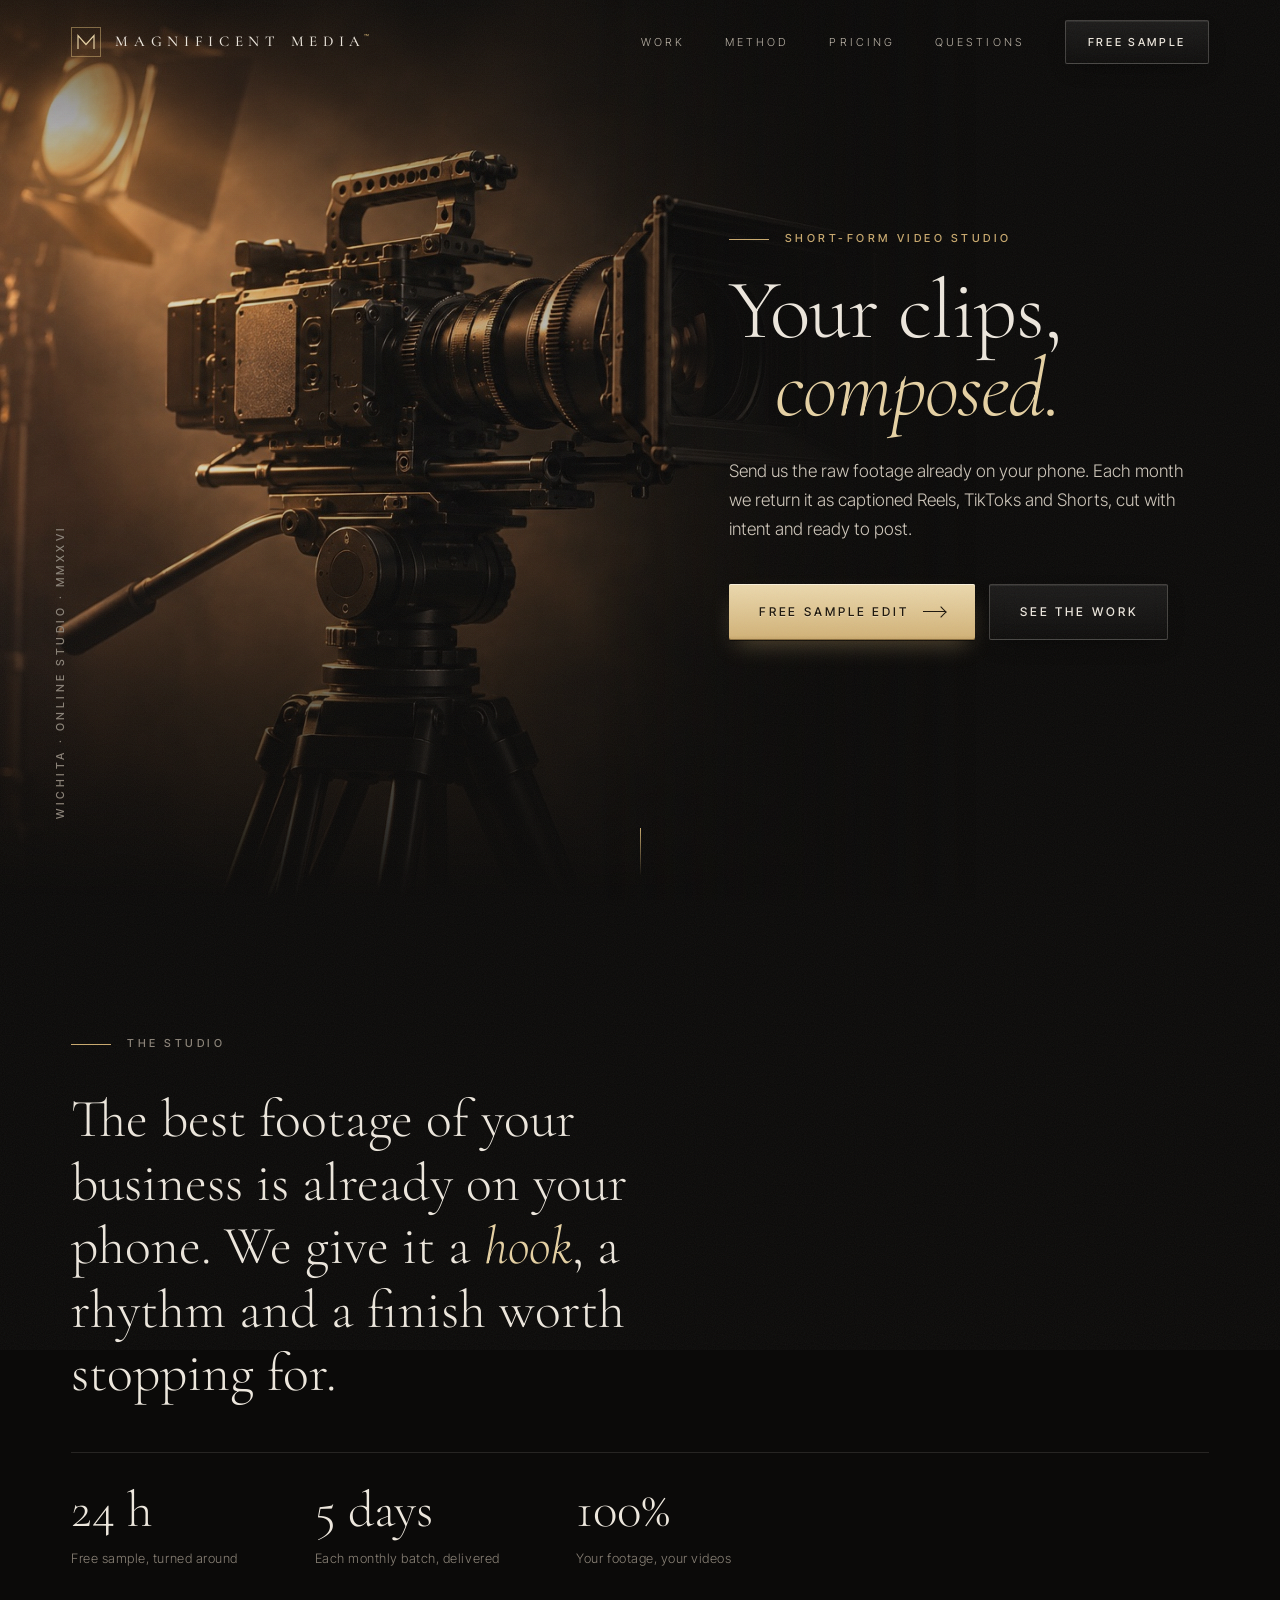
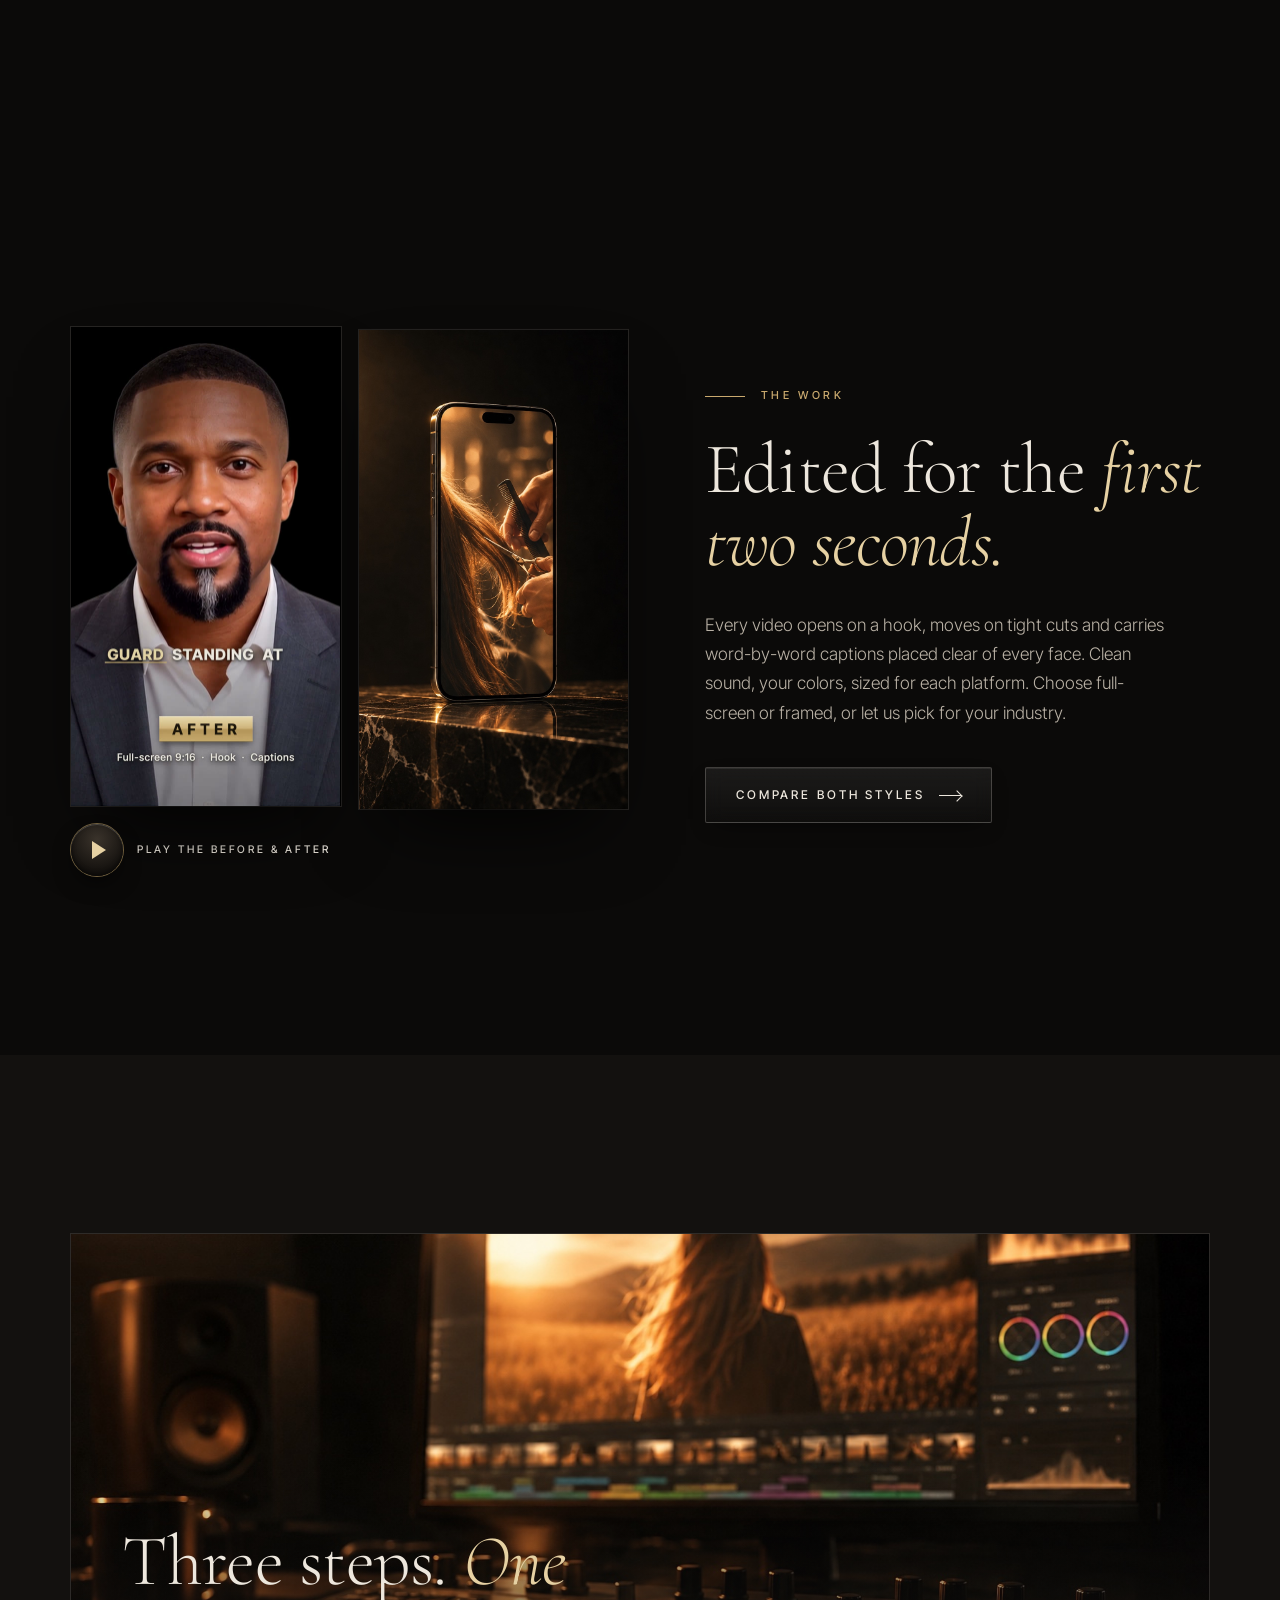
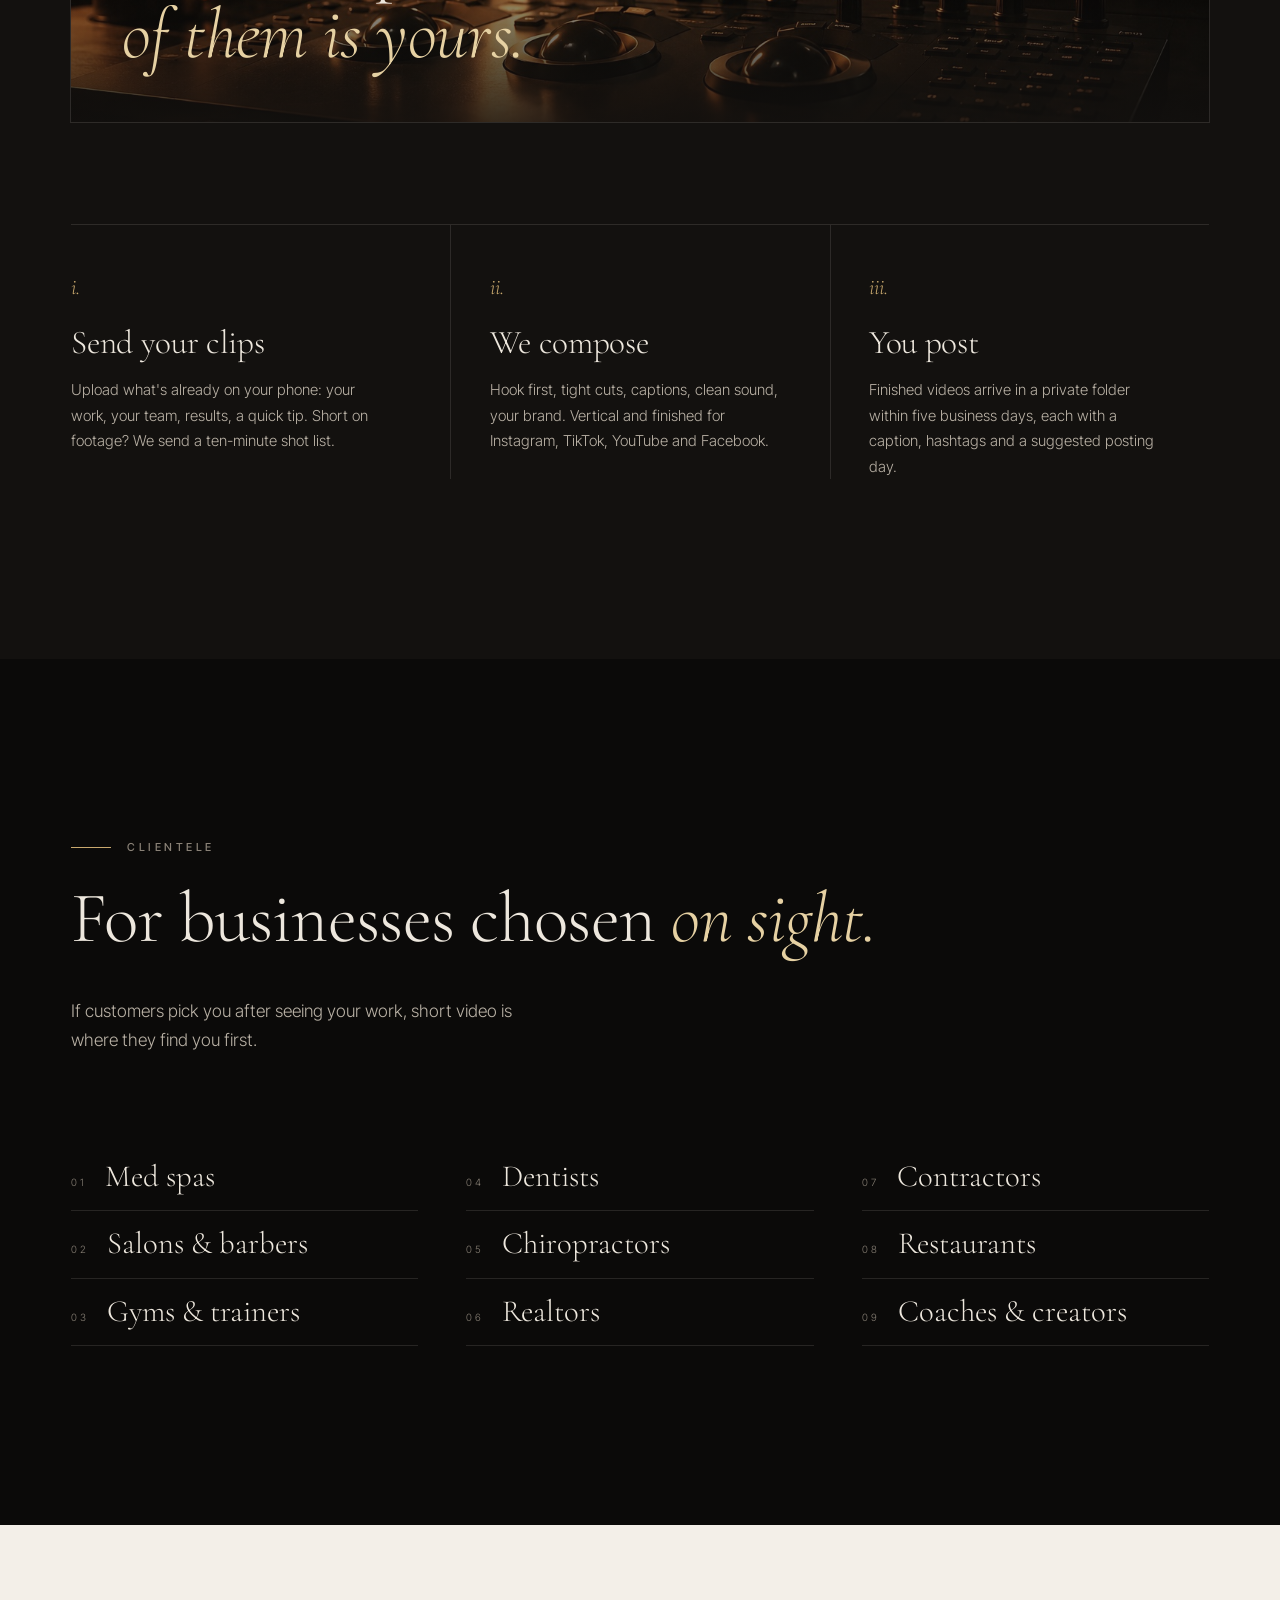
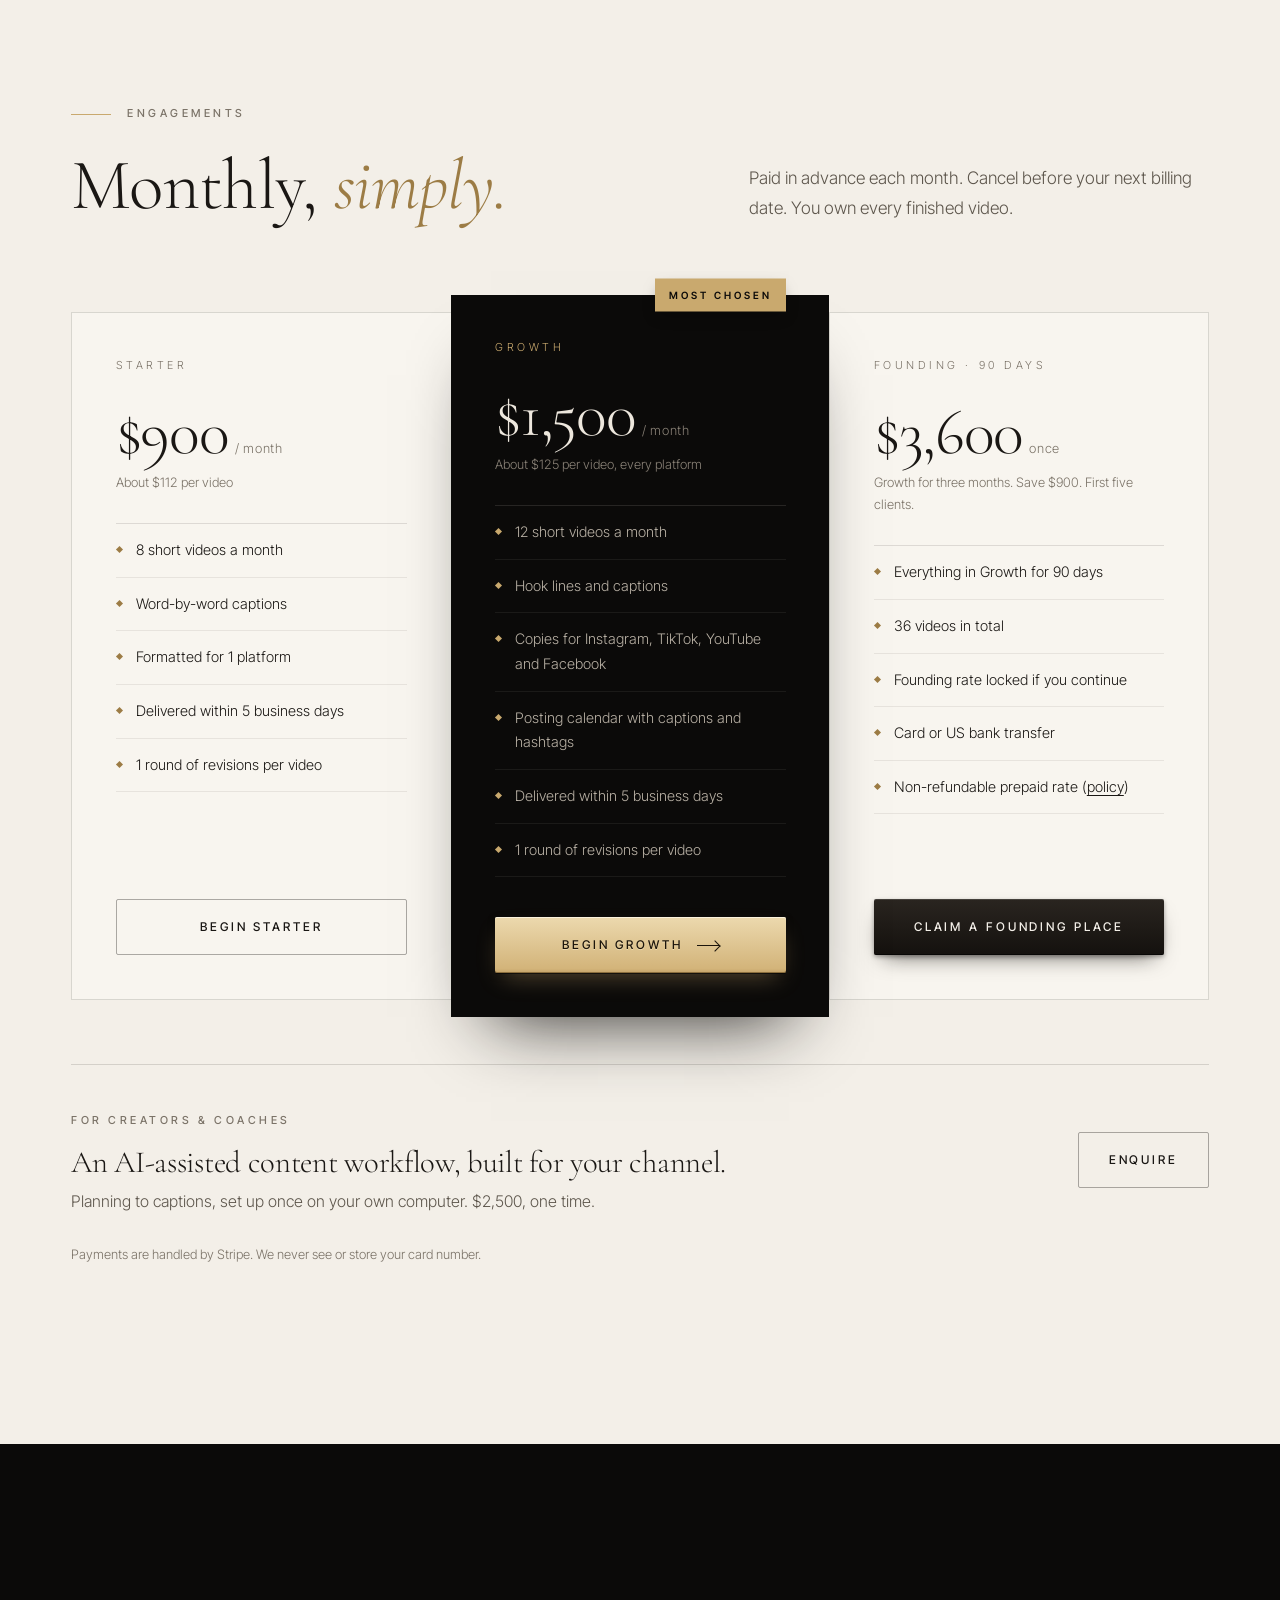
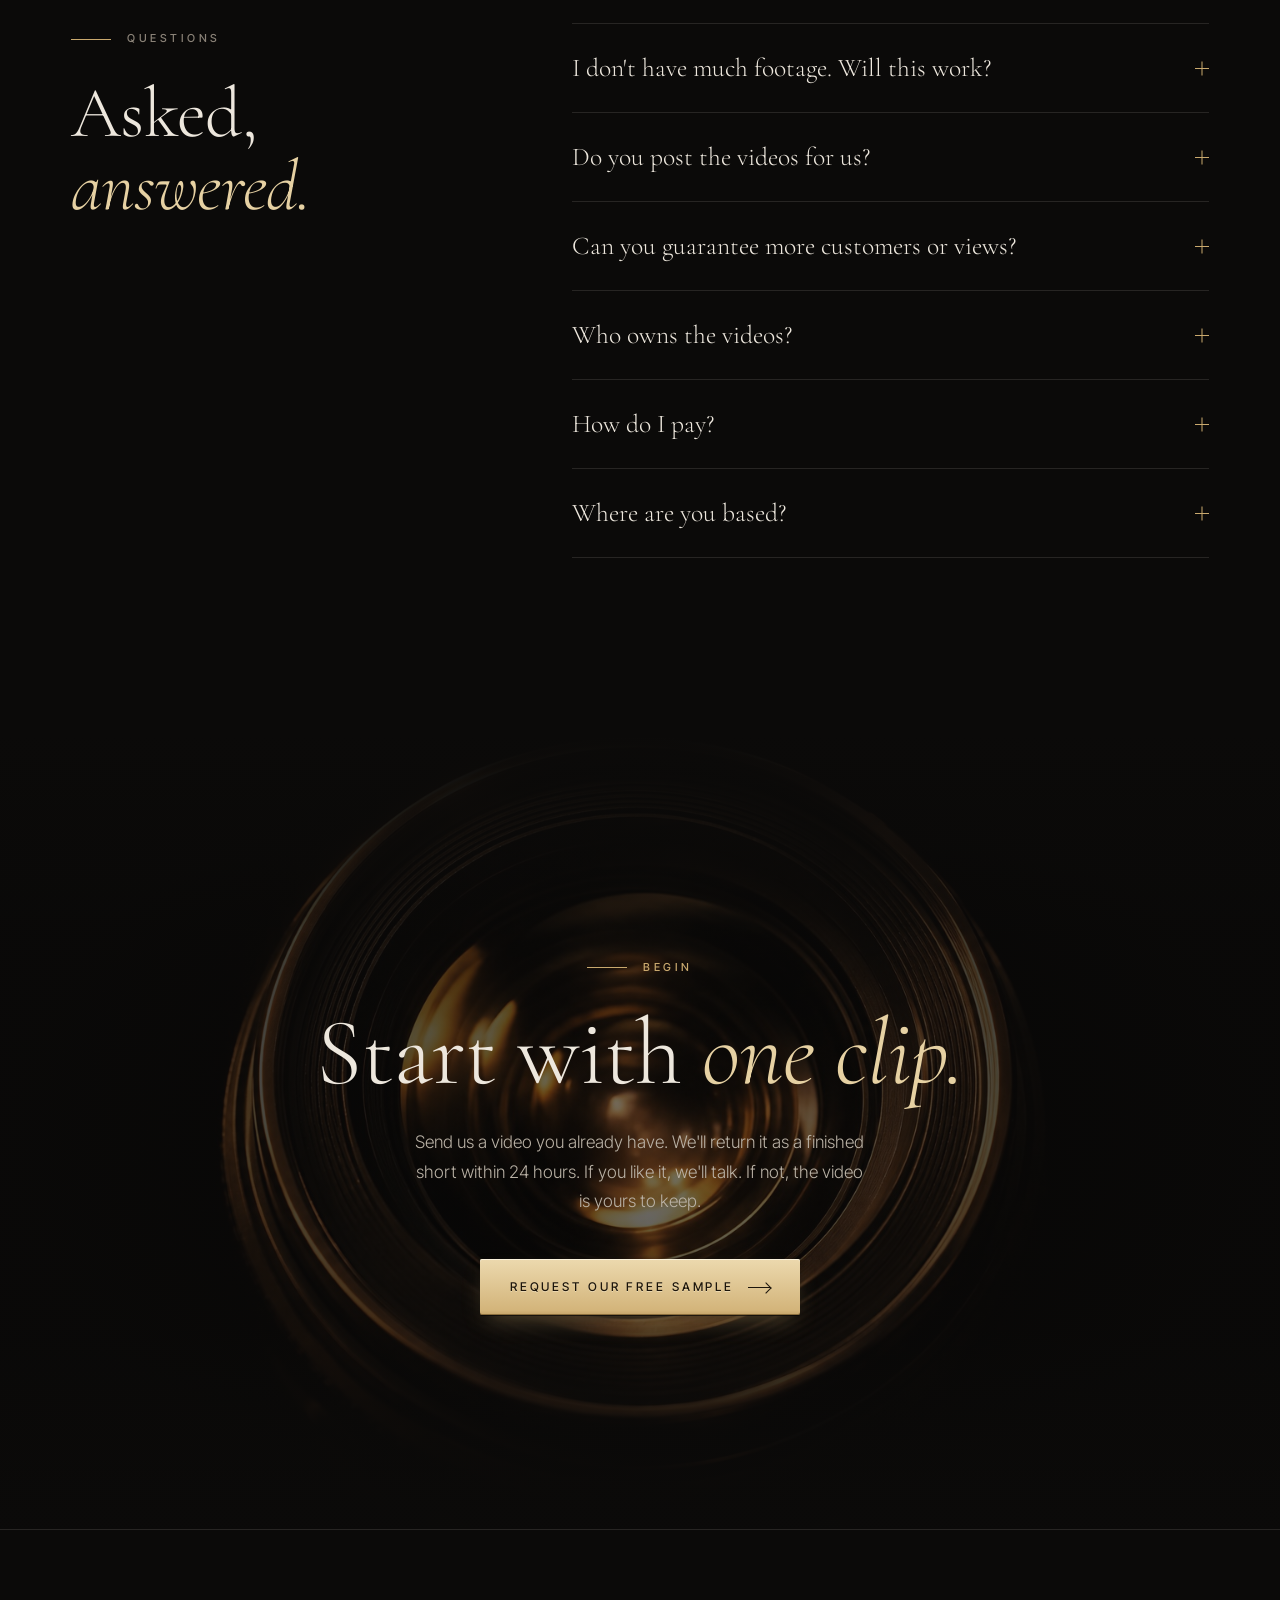
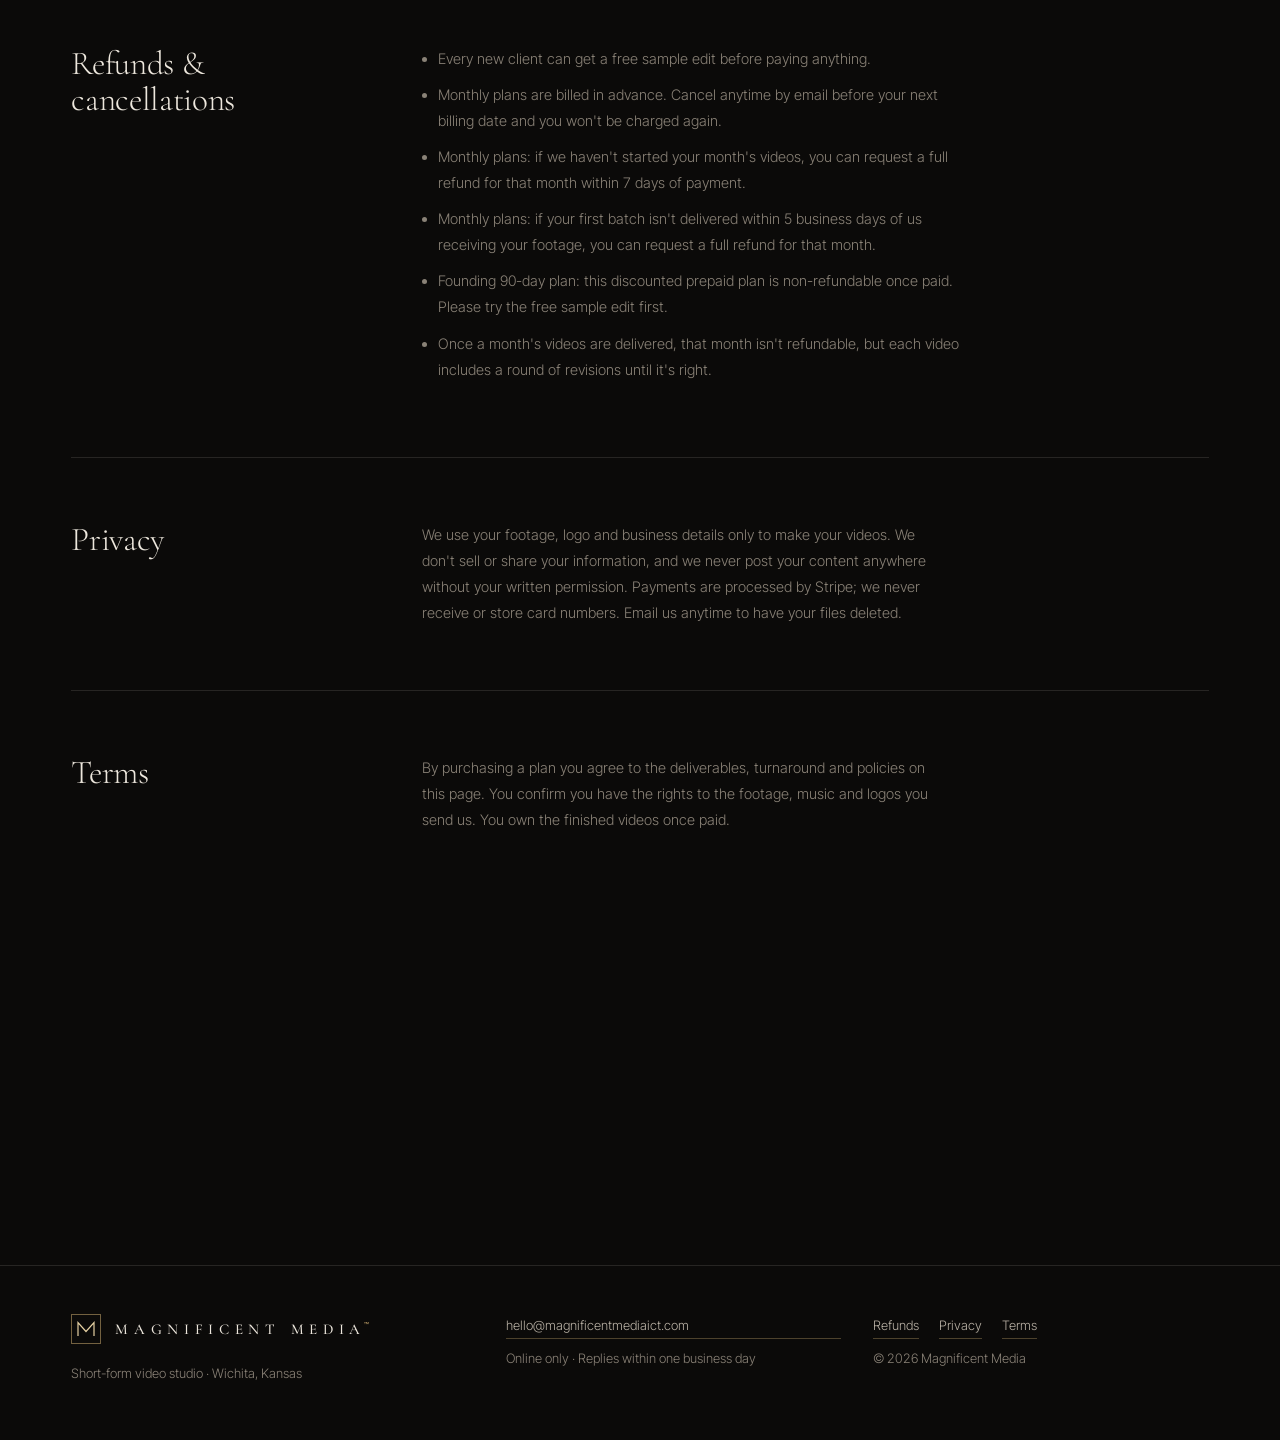
==== index.html @ 19e6aaa8 "Add trademark symbol after the Magnificent Media wordmark on every page Co-Authored-By: Claude Opus " ====
<!doctype html>
<html lang="en">
<head>
<meta charset="utf-8">
<meta name="viewport" content="width=device-width, initial-scale=1">
<title>Magnificent Media | Short-form film for local businesses</title>
<meta name="description" content="Magnificent Media composes the clips already on your phone into captioned Reels, TikToks and Shorts every month. A done-for-you short-form video studio in Wichita, Kansas.">
<meta property="og:title" content="Magnificent Media">
<meta property="og:description" content="Your clips, composed. Short-form video for local businesses.">
<meta property="og:image" content="https://magnificentmediaict.com/media/hero-camera.jpg">
<meta name="theme-color" content="#0b0a09">
<link rel="icon" href="data:image/svg+xml,%3Csvg xmlns='http://www.w3.org/2000/svg' viewBox='0 0 64 64'%3E%3Crect width='64' height='64' fill='%230b0a09'/%3E%3Cpath d='M14 46V18l18 20 18-20v28' fill='none' stroke='%23c9a96e' stroke-width='3'/%3E%3C/svg%3E">
<link rel="preconnect" href="https://fonts.googleapis.com">
<link rel="preconnect" href="https://fonts.gstatic.com" crossorigin>
<link href="https://fonts.googleapis.com/css2?family=Cormorant+Garamond:ital,wght@0,300;0,400;0,500;1,300;1,400&family=Inter+Tight:wght@300;400;500;600&display=swap" rel="stylesheet">
<link rel="stylesheet" href="/assets/luxe.css?v=5">
<style>
  /* Hero */
  .hero { position: relative; min-height: 100svh; display: flex; align-items: flex-end; overflow: hidden; }
  .hero-media { position: absolute; inset: 0 18% 0 0; overflow: hidden; /* clip the opening zoom */
    /* the photo itself fades to nothing well before its edge, so no seam can show against the page (zoom unchanged) */
    -webkit-mask-image: linear-gradient(90deg, #000 0%, #000 56%, transparent 93%); mask-image: linear-gradient(90deg, #000 0%, #000 56%, transparent 93%); }
  .hero-media img { width: 100%; height: 100%; object-fit: cover; object-position: 0% 50%; transform: scale(1.06); transform-origin: 20% 50%; animation: settle 2.8s cubic-bezier(.2,.7,.2,1) forwards; }
  @keyframes settle { to { transform: scale(1); } }
  .hero-media::after {
    content: ""; position: absolute; inset: 0;
    background:
      linear-gradient(90deg, rgba(11,10,9,.1) 0%, rgba(11,10,9,.25) 50%, rgba(11,10,9,.85) 88%, var(--ink) 100%),
      linear-gradient(0deg, var(--ink) 0%, rgba(11,10,9,0) 45%),
      linear-gradient(180deg, rgba(11,10,9,.6) 0%, rgba(11,10,9,0) 25%);
  }
  .hero-inner { position: relative; width: 100%; padding-bottom: clamp(56px, 9vh, 110px); display: grid; grid-template-columns: 1fr minmax(0, 480px); gap: 40px; }
  .hero-copy { grid-column: 2; }
  .hero h1 { font-size: clamp(54px, 6.6vw, 104px); line-height: .92; margin: 22px 0 28px; }
  .hero h1 em { display: block; padding-left: .55em; }
  .hero .body-lg { margin-bottom: 40px; color: #cfc7bb; }
  .hero-ctas { display: flex; gap: 14px; flex-wrap: wrap; }
  .hero-meta { position: absolute; left: var(--gutter); bottom: clamp(56px, 9vh, 110px); display: flex; flex-direction: column; gap: 10px; }
  .hero-meta .label { writing-mode: vertical-rl; transform: rotate(180deg); }
  .scroll-cue { position: absolute; left: 50%; bottom: 24px; width: 1px; height: 48px; background: linear-gradient(var(--gold), transparent); animation: cue 2.4s ease-in-out infinite; }
  @keyframes cue { 0%,100%{opacity:.25; transform:scaleY(.6); transform-origin: top} 50%{opacity:1; transform:scaleY(1)} }

  /* Sections */
  section { position: relative; padding: clamp(96px, 14vw, 180px) 0; }
  .section-head { display: flex; justify-content: space-between; align-items: end; gap: 40px; margin-bottom: clamp(48px, 7vw, 96px); flex-wrap: wrap; }
  .section-head .label { display: block; margin-bottom: 26px; }

  /* Statement */
  .statement { padding-top: clamp(80px, 10vw, 140px); }
  .statement p.big { font-family: var(--serif); font-weight: 300; font-size: clamp(30px, 4.2vw, 58px); line-height: 1.18; max-width: 22ch; }
  .statement p.big em { color: var(--gold-hi); }
  .statement .aside { margin-top: 48px; display: flex; gap: clamp(32px, 6vw, 96px); flex-wrap: wrap; border-top: 1px solid var(--line); padding-top: 32px; }
  .fact .n { font-family: var(--serif); font-size: clamp(40px, 4vw, 56px); line-height: 1; color: var(--ivory); }
  .fact .t { margin-top: 10px; font-size: 13px; color: var(--stone); letter-spacing: .04em; }

  /* Work */
  .work-grid { display: grid; grid-template-columns: 1.05fr .95fr; gap: clamp(32px, 6vw, 100px); align-items: center; }
  .work-visual { position: relative; display: grid; grid-template-columns: 1fr 1fr; gap: 18px; align-items: end; }
  .frame.offset { transform: translateY(-14%); }
  .work-visual .col { display: flex; flex-direction: column; }
  .work-copy h2 { margin: 26px 0 30px; }
  .work-copy .body-lg { margin-bottom: 40px; }

  /* Method */
  .method { background: var(--ink-2); }
  .method-hero { position: relative; aspect-ratio: 21/9; overflow: hidden; margin-bottom: clamp(56px, 8vw, 110px); box-shadow: 0 0 0 1px var(--line); }
  .method-hero img { width: 100%; height: 100%; object-fit: cover; }
  .method-hero::after { content: ""; position: absolute; inset: 0; background: linear-gradient(0deg, rgba(19,17,15,.85), rgba(19,17,15,0) 55%); }
  .method-hero h2 { position: absolute; left: clamp(20px, 4vw, 56px); bottom: clamp(20px, 4vw, 52px); z-index: 1; max-width: 14ch; }
  .steps { display: grid; grid-template-columns: repeat(3, 1fr); border-top: 1px solid var(--line); }
  .step { padding: 44px clamp(0px, 3vw, 44px) 0 0; }
  .step + .step { border-left: 1px solid var(--line); padding-left: clamp(20px, 3vw, 44px); }
  .step .num { font-family: var(--serif); font-style: italic; font-size: 22px; color: var(--gold); }
  .step h3 { margin: 18px 0 16px; }
  .step p { color: var(--ivory-dim); font-size: 15px; max-width: 34ch; }

  /* Clientele */
  .clientele-list { list-style: none; margin: 0; padding: 0; columns: 3; column-gap: 48px; }
  .clientele-list li { font-family: var(--serif); font-size: clamp(24px, 2.4vw, 34px); line-height: 1.25; padding: 14px 0; border-bottom: 1px solid var(--line); break-inside: avoid; display: flex; gap: 18px; align-items: baseline; }
  .clientele-list li span { font-family: var(--sans); font-size: 10px; letter-spacing: .3em; color: var(--stone); }

  /* Pricing on bone */
  .pricing { background: var(--bone); color: var(--bone-ink); }
  .pricing .label { color: #7b7368; }
  .pricing h2 em { color: var(--gold-lo); }
  .pricing .body-lg { color: #5d564c; }
  .plans { display: grid; grid-template-columns: repeat(3, 1fr); gap: 0; border: 1px solid rgba(26,23,20,.14); background: #f8f5ef; }
  .plan { padding: clamp(32px, 3.4vw, 52px); display: flex; flex-direction: column; position: relative; }
  .plan + .plan { border-left: 1px solid rgba(26,23,20,.14); }
  .plan.featured { background: var(--ink); color: var(--ivory); box-shadow: 0 40px 70px -40px rgba(11,10,9,.9); margin: -18px 0; z-index: 1; }
  .plan .tier { font-size: 11px; letter-spacing: .32em; text-transform: uppercase; color: #7b7368; }
  .plan.featured .tier { color: var(--gold); }
  .plan .price { font-family: var(--serif); font-weight: 300; font-size: clamp(54px, 5vw, 76px); line-height: 1; margin: 26px 0 6px; letter-spacing: -.02em; }
  .plan .price small { font-family: var(--sans); font-size: 13px; letter-spacing: .06em; color: #7b7368; margin-left: 6px; }
  .plan.featured .price small { color: var(--stone); }
  .plan .per { font-size: 13px; color: #7b7368; margin-bottom: 30px; }
  .plan.featured .per { color: var(--stone); }
  .plan ul { list-style: none; padding: 0; margin: 0 0 40px; flex: 1; border-top: 1px solid rgba(26,23,20,.12); }
  .plan.featured ul { border-top-color: var(--line); }
  .plan li { position: relative; padding: 14px 0 14px 20px; border-bottom: 1px solid rgba(26,23,20,.08); font-size: 14.5px; }
  .plan.featured li { border-bottom-color: rgba(237,231,221,.07); color: var(--ivory-dim); }
  .plan li::before { content: ""; position: absolute; left: 1px; top: 23px; width: 5px; height: 5px; transform: rotate(45deg); background: var(--gold-lo); }
  .plan.featured li::before { background: var(--gold); }
  .plan .btn { width: 100%; }
  .plan a.inline { text-decoration: underline; text-underline-offset: 3px; }
  .ribbon { position: absolute; top: 0; right: clamp(32px, 3.4vw, 52px); transform: translateY(-50%); background: var(--gold); color: var(--ink); font-size: 10px; letter-spacing: .3em; text-transform: uppercase; padding: 8px 14px; font-weight: 600; box-shadow: 0 6px 16px -6px rgba(0,0,0,.5); }
  .addon { margin-top: 64px; display: grid; grid-template-columns: 1fr auto; gap: 32px; align-items: center; padding-top: 40px; border-top: 1px solid rgba(26,23,20,.14); }
  .addon h3 { font-size: clamp(26px, 2.4vw, 32px); }
  .addon p { color: #5d564c; margin-top: 8px; max-width: 60ch; }
  .note { margin-top: 28px; font-size: 13px; color: #7b7368; }

  /* FAQ */
  .faq-grid { display: grid; grid-template-columns: .8fr 1.2fr; gap: clamp(32px, 6vw, 100px); }
  /* Closing CTA */
  .closing { position: relative; padding: 0; overflow: hidden; }
  .closing-media { position: relative; min-height: 88svh; display: grid; place-items: center; text-align: center; }
  .closing-media img { position: absolute; inset: 0; width: 100%; height: 100%; object-fit: cover; }
  .closing-media::before { content: ""; position: absolute; inset: 0; z-index: 1; background: radial-gradient(ellipse at center, rgba(11,10,9,.55) 0%, rgba(11,10,9,.88) 70%), linear-gradient(180deg, var(--ink), rgba(11,10,9,0) 25%, rgba(11,10,9,0) 75%, var(--ink)); }
  .closing-inner { position: relative; z-index: 2; padding: 120px var(--gutter); }
  .closing h2 { font-size: clamp(48px, 7.4vw, 112px); margin: 26px 0 26px; }
  .closing .body-lg { margin: 0 auto 44px; text-align: center; }

  /* Policies */
  .policies { padding: clamp(80px, 9vw, 120px) 0; border-top: 1px solid var(--line); }
  .policy-grid { display: block; }
  .policy-grid > div { display: grid; grid-template-columns: minmax(0, .38fr) minmax(0, 1fr); gap: clamp(20px, 4vw, 64px); padding: clamp(40px, 5vw, 64px) 0; border-top: 1px solid var(--line); position: relative; transition: background .6s; }
  .policy-grid > div:first-child { border-top: 0; padding-top: 0; }
  .policy-grid > div::before { content: ""; position: absolute; left: calc(-1 * clamp(12px, 2vw, 28px)); top: clamp(40px, 5vw, 64px); bottom: clamp(40px, 5vw, 64px); width: 1px; background: var(--gold); opacity: 0; }
  .policy-grid > div:first-child::before { top: 0; }
  .policy-grid > div:target::before { animation: mark 3s ease; }
  @keyframes mark { 0%, 40% { opacity: 1; } 100% { opacity: 0; } }
  .policy-grid h3 { font-size: clamp(26px, 2.6vw, 34px); margin: 0; }
  #terms { min-height: calc(100svh - 440px); } /* room for the last link to scroll its section under the header */
  .policy-grid p, .policy-grid li { color: var(--stone); font-size: 14.5px; line-height: 1.8; max-width: 66ch; }
  .policy-grid ul { margin: 0; padding-left: 16px; }
  .policy-grid li { margin-bottom: 10px; }

  @media (prefers-reduced-motion: reduce) { .hero-media img, .scroll-cue { animation: none; } }

  /* Responsive */
  @media (max-width: 980px) {
    .hero-inner { grid-template-columns: 1fr; }
    .hero-copy { grid-column: 1; }
    .hero-meta { display: none; }
    .hero-media { inset: 0; -webkit-mask-image: none; mask-image: none; }
    .hero-media img { object-position: 22% 50%; }
    .hero-media::after { background: linear-gradient(0deg, var(--ink) 8%, rgba(11,10,9,.55) 55%, rgba(11,10,9,.35) 100%); }
    .work-grid, .faq-grid { grid-template-columns: 1fr; }
    .work-visual { order: 2; }
    .steps { grid-template-columns: 1fr; }
    .step, .step + .step { border-left: 0; padding: 36px 0; border-bottom: 1px solid var(--line); }
    .clientele-list { columns: 2; }
    .plans { grid-template-columns: 1fr; }
    .plan + .plan { border-left: 0; border-top: 1px solid rgba(26,23,20,.14); }
    .plan.featured { margin: 0; }
    .policy-grid > div { grid-template-columns: 1fr; }
    .method-hero { aspect-ratio: 4/3; }
  }
  @media (max-width: 560px) {
    .hero h1 em { padding-left: .3em; }
    .hero-ctas .btn { width: 100%; }
    .clientele-list { columns: 1; }
    .addon { grid-template-columns: 1fr; }
    .addon .btn { width: 100%; }
    .closing .btn { width: 100%; }
    .frame.offset { transform: translateY(-8%); }
    .ribbon { transform: none; top: 0; }
  }
</style>
</head>
<body>

<header id="hdr">
  <div class="wrap nav">
    <a class="wordmark" href="#top" aria-label="Magnificent Media home">
      <svg viewBox="0 0 30 30" aria-hidden="true"><rect x=".5" y=".5" width="29" height="29" fill="none" stroke="#c9a96e" stroke-opacity=".55"/><path d="M7 22V8.5l8 9 8-9V22" fill="none" stroke="#e6d1a3" stroke-width="1.2"/></svg>
      <span>Magnificent Media</span>
    </a>
    <nav class="nav-links" aria-label="Main">
      <a class="link" href="#work">Work</a>
      <a class="link" href="#method">Method</a>
      <a class="link" href="#pricing">Pricing</a>
      <a class="link" href="#questions">Questions</a>
      <a class="btn btn-glass" href="mailto:hello@magnificentmediaict.com?subject=Free%20sample%20edit">Free sample</a>
    </nav>
  </div>
</header>

<main id="top">

  <section class="hero" aria-label="Introduction">
    <div class="hero-media"><img src="media/hero-camera.jpg" alt="A cinema camera on a tripod in a dark studio, lit by a single warm light" fetchpriority="high"></div>
    <div class="hero-meta"><span class="label">Wichita · Online studio · MMXXVI</span></div>
    <div class="wrap hero-inner">
      <div class="hero-copy">
        <span class="label gold"><span class="rule"></span>Short-form video studio</span>
        <h1>Your clips,<em>composed.</em></h1>
        <p class="body-lg">Send us the raw footage already on your phone. Each month we return it as captioned Reels, TikToks and Shorts, cut with intent and ready to post.</p>
        <div class="hero-ctas">
          <a class="btn btn-gold" href="mailto:hello@magnificentmediaict.com?subject=Free%20sample%20edit&amp;body=Hi%2C%20I'd%20like%20a%20free%20sample%20edit.%20My%20business%20is%3A%20">Free sample edit <span class="arrow"></span></a>
          <a class="btn btn-glass" href="/demo/">See the work</a>
        </div>
      </div>
    </div>
    <span class="scroll-cue" aria-hidden="true"></span>
  </section>

  <section class="statement">
    <div class="wrap">
      <span class="label reveal"><span class="rule"></span>The studio</span>
      <p class="big reveal" style="margin-top:32px">The best footage of your business is already on your phone. We give it a <em>hook</em>, a rhythm and a finish worth stopping for.</p>
      <div class="aside reveal">
        <div class="fact"><div class="n">24 h</div><div class="t">Free sample, turned around</div></div>
        <div class="fact"><div class="n">5 days</div><div class="t">Each monthly batch, delivered</div></div>
        <div class="fact"><div class="n">100%</div><div class="t">Your footage, your videos</div></div>
      </div>
    </div>
  </section>

  <section id="work" class="work">
    <div class="wrap work-grid">
      <div class="work-visual reveal">
        <div class="col">
          <div class="frame tall" id="demoFrame">
            <video id="demoVid" src="media/demo-fullscreen.mp4?v=2" poster="media/demo-fullscreen-poster.jpg?v=2" playsinline preload="metadata" aria-label="Before and after demo, full-screen style"></video>
          </div>
          <button class="play-row" id="playBtn" type="button"><span class="play-btn" aria-hidden="true"></span><span class="play-label">Play the before &amp; after</span></button>
        </div>
        <div class="frame tall offset">
          <img src="media/phone-reel.jpg" alt="A phone on black marble playing a warm-toned video of a stylist at work" loading="lazy">
        </div>
      </div>
      <div class="work-copy">
        <span class="label gold reveal"><span class="rule"></span>The work</span>
        <h2 class="reveal">Edited for the <em>first two seconds.</em></h2>
        <p class="body-lg reveal">Every video opens on a hook, moves on tight cuts and carries word-by-word captions placed clear of every face. Clean sound, your colors, sized for each platform. Choose full-screen or framed, or let us pick for your industry.</p>
        <a class="btn btn-glass reveal" href="/demo/">Compare both styles <span class="arrow"></span></a>
      </div>
    </div>
  </section>

  <section id="method" class="method">
    <div class="wrap">
      <div class="method-hero reveal">
        <img src="media/edit-suite.jpg" alt="A dark editing suite lit by the glow of a monitor" loading="lazy">
        <h2>Three steps. <em>One of them is yours.</em></h2>
      </div>
      <div class="steps">
        <div class="step reveal">
          <span class="num">i.</span>
          <h3>Send your clips</h3>
          <p>Upload what's already on your phone: your work, your team, results, a quick tip. Short on footage? We send a ten-minute shot list.</p>
        </div>
        <div class="step reveal">
          <span class="num">ii.</span>
          <h3>We compose</h3>
          <p>Hook first, tight cuts, captions, clean sound, your brand. Vertical and finished for Instagram, TikTok, YouTube and Facebook.</p>
        </div>
        <div class="step reveal">
          <span class="num">iii.</span>
          <h3>You post</h3>
          <p>Finished videos arrive in a private folder within five business days, each with a caption, hashtags and a suggested posting day.</p>
        </div>
      </div>
    </div>
  </section>

  <section class="clientele">
    <div class="wrap">
      <div class="section-head">
        <div>
          <span class="label reveal"><span class="rule"></span>Clientele</span>
          <h2 class="reveal">For businesses chosen <em>on sight.</em></h2>
        </div>
        <p class="body-lg reveal">If customers pick you after seeing your work, short video is where they find you first.</p>
      </div>
      <ul class="clientele-list reveal">
        <li><span>01</span>Med spas</li>
        <li><span>02</span>Salons &amp; barbers</li>
        <li><span>03</span>Gyms &amp; trainers</li>
        <li><span>04</span>Dentists</li>
        <li><span>05</span>Chiropractors</li>
        <li><span>06</span>Realtors</li>
        <li><span>07</span>Contractors</li>
        <li><span>08</span>Restaurants</li>
        <li><span>09</span>Coaches &amp; creators</li>
      </ul>
    </div>
  </section>

  <section id="pricing" class="pricing">
    <div class="wrap">
      <div class="section-head">
        <div>
          <span class="label"><span class="rule"></span>Engagements</span>
          <h2>Monthly, <em>simply.</em></h2>
        </div>
        <p class="body-lg">Paid in advance each month. Cancel before your next billing date. You own every finished video.</p>
      </div>
      <div class="plans">
        <div class="plan">
          <span class="tier">Starter</span>
          <div class="price">$900<small>/ month</small></div>
          <div class="per">About $112 per video</div>
          <ul>
            <li>8 short videos a month</li>
            <li>Word-by-word captions</li>
            <li>Formatted for 1 platform</li>
            <li>Delivered within 5 business days</li>
            <li>1 round of revisions per video</li>
          </ul>
          <a class="btn btn-outline-ink" href="mailto:hello@magnificentmediaict.com?subject=Starter%20plan">Begin Starter</a>
        </div>
        <div class="plan featured">
          <span class="ribbon">Most chosen</span>
          <span class="tier">Growth</span>
          <div class="price">$1,500<small>/ month</small></div>
          <div class="per">About $125 per video, every platform</div>
          <ul>
            <li>12 short videos a month</li>
            <li>Hook lines and captions</li>
            <li>Copies for Instagram, TikTok, YouTube and Facebook</li>
            <li>Posting calendar with captions and hashtags</li>
            <li>Delivered within 5 business days</li>
            <li>1 round of revisions per video</li>
          </ul>
          <a class="btn btn-gold" href="mailto:hello@magnificentmediaict.com?subject=Growth%20plan">Begin Growth <span class="arrow"></span></a>
        </div>
        <div class="plan">
          <span class="tier">Founding · 90 days</span>
          <div class="price">$3,600<small>once</small></div>
          <div class="per">Growth for three months. Save $900. First five clients.</div>
          <ul>
            <li>Everything in Growth for 90 days</li>
            <li>36 videos in total</li>
            <li>Founding rate locked if you continue</li>
            <li>Card or US bank transfer</li>
            <li>Non-refundable prepaid rate (<a class="inline" href="#refunds">policy</a>)</li>
          </ul>
          <a class="btn btn-ink" href="mailto:hello@magnificentmediaict.com?subject=Founding%2090-day%20plan">Claim a founding place</a>
        </div>
      </div>
      <div class="addon">
        <div>
          <span class="label">For creators &amp; coaches</span>
          <h3 style="margin-top:14px">An AI-assisted content workflow, built for your channel.</h3>
          <p>Planning to captions, set up once on your own computer. $2,500, one time.</p>
        </div>
        <a class="btn btn-outline-ink" href="mailto:hello@magnificentmediaict.com?subject=Creator%20workflow%20setup">Enquire</a>
      </div>
      <p class="note">Payments are handled by Stripe. We never see or store your card number.</p>
    </div>
  </section>

  <section id="questions">
    <div class="wrap faq-grid">
      <div>
        <span class="label reveal"><span class="rule"></span>Questions</span>
        <h2 class="reveal" style="margin-top:26px">Asked, <em>answered.</em></h2>
      </div>
      <div class="reveal">
        <details>
          <summary>I don't have much footage. Will this work?<span class="pm"></span></summary>
          <p>Yes. Most businesses have more than they think. We'll send a shot list of ten quick clips you can film on your phone in about ten minutes.</p>
        </details>
        <details>
          <summary>Do you post the videos for us?<span class="pm"></span></summary>
          <p>We deliver finished videos with captions, hashtags and a suggested schedule, so posting takes seconds. Growth clients get copies tuned for each platform.</p>
        </details>
        <details>
          <summary>Can you guarantee more customers or views?<span class="pm"></span></summary>
          <p>No one honestly can. What we guarantee is the work: the number of videos, the quality and on-time delivery. Consistent, well-edited video gives you the best chance.</p>
        </details>
        <details>
          <summary>Who owns the videos?<span class="pm"></span></summary>
          <p>You do. Your footage and finished videos are yours. We never share or post them anywhere without your written permission.</p>
        </details>
        <details>
          <summary>How do I pay?<span class="pm"></span></summary>
          <p>Through a secure Stripe payment link, by card or US bank transfer. We never see or store your card number.</p>
        </details>
        <details>
          <summary>Where are you based?<span class="pm"></span></summary>
          <p>We're an online studio based in Wichita, Kansas, working with businesses across the metro and anywhere in the US. Everything happens by email and shared folders.</p>
        </details>
      </div>
    </div>
  </section>

  <section class="closing" aria-label="Free sample">
    <div class="closing-media">
      <img src="media/lens.jpg" alt="" loading="lazy">
      <div class="closing-inner">
        <span class="label gold"><span class="rule"></span>Begin</span>
        <h2>Start with <em>one clip.</em></h2>
        <p class="body-lg">Send us a video you already have. We'll return it as a finished short within 24 hours. If you like it, we'll talk. If not, the video is yours to keep.</p>
        <a class="btn btn-gold" href="mailto:hello@magnificentmediaict.com?subject=Free%20sample%20edit&amp;body=Hi%2C%20I'd%20like%20a%20free%20sample%20edit.%20My%20business%20is%3A%20">Request our free sample <span class="arrow"></span></a>
      </div>
    </div>
  </section>

  <section id="policies" class="policies">
    <div class="wrap policy-grid">
      <div id="refunds">
        <h3>Refunds &amp; cancellations</h3>
        <ul class="policy-body">
          <li>Every new client can get a free sample edit before paying anything.</li>
          <li>Monthly plans are billed in advance. Cancel anytime by email before your next billing date and you won't be charged again.</li>
          <li>Monthly plans: if we haven't started your month's videos, you can request a full refund for that month within 7 days of payment.</li>
          <li>Monthly plans: if your first batch isn't delivered within 5 business days of us receiving your footage, you can request a full refund for that month.</li>
          <li>Founding 90-day plan: this discounted prepaid plan is non-refundable once paid. Please try the free sample edit first.</li>
          <li>Once a month's videos are delivered, that month isn't refundable, but each video includes a round of revisions until it's right.</li>
        </ul>
      </div>
      <div id="privacy">
        <h3>Privacy</h3>
        <p>We use your footage, logo and business details only to make your videos. We don't sell or share your information, and we never post your content anywhere without your written permission. Payments are processed by Stripe; we never receive or store card numbers. Email us anytime to have your files deleted.</p>
      </div>
      <div id="terms">
        <h3>Terms</h3>
        <p>By purchasing a plan you agree to the deliverables, turnaround and policies on this page. You confirm you have the rights to the footage, music and logos you send us. You own the finished videos once paid.</p>
      </div>
    </div>
  </section>
</main>

<footer>
  <div class="wrap foot">
    <div class="stack">
      <span class="wordmark"><svg viewBox="0 0 30 30" aria-hidden="true"><rect x=".5" y=".5" width="29" height="29" fill="none" stroke="#c9a96e" stroke-opacity=".55"/><path d="M7 22V8.5l8 9 8-9V22" fill="none" stroke="#e6d1a3" stroke-width="1.2"/></svg><span>Magnificent Media</span></span>
      <span style="margin-top:10px">Short-form video studio · Wichita, Kansas</span>
    </div>
    <div class="stack">
      <a href="mailto:hello@magnificentmediaict.com">hello@magnificentmediaict.com</a>
      <span>Online only · Replies within one business day</span>
    </div>
    <div class="stack">
      <span class="links"><a href="#refunds">Refunds</a><a href="#privacy">Privacy</a><a href="#terms">Terms</a></span>
      <span>© 2026 Magnificent Media</span>
    </div>
  </div>
</footer>

<script>
  // Header turns solid after the hero
  const hdr = document.getElementById('hdr');
  const onScroll = () => hdr.classList.toggle('scrolled', window.scrollY > 40);
  onScroll(); window.addEventListener('scroll', onScroll, { passive: true });

  // Gentle reveal on scroll
  const io = 'IntersectionObserver' in window ? new IntersectionObserver((entries) => {
    entries.forEach(e => { if (e.isIntersecting) { e.target.classList.add('in'); io.unobserve(e.target); } });
  }, { threshold: .12, rootMargin: '0px 0px -40px 0px' }) : null;
  document.querySelectorAll('.reveal').forEach(el => io ? io.observe(el) : el.classList.add('in'));

  // Demo player with a real play button
  const vid = document.getElementById('demoVid'), frame = document.getElementById('demoFrame'), btn = document.getElementById('playBtn');
  btn.addEventListener('click', () => { vid.controls = true; vid.play(); });
  vid.addEventListener('play', () => frame.classList.add('playing'));
  vid.addEventListener('pause', () => { if (vid.currentTime === 0 || vid.ended) frame.classList.remove('playing'); });
  vid.addEventListener('ended', () => { frame.classList.remove('playing'); vid.controls = false; vid.currentTime = 0; });
</script>
</body>
</html>
---- assets/luxe.css ----
/* Magnificent Media: shared luxury styles (tokens, type, buttons, header, footer, FAQ, reveal) */
:root {
  --ink: #0b0a09;
  --ink-2: #13110f;
  --ink-3: #1b1815;
  --ivory: #ede7dd;
  --ivory-dim: #b9b1a5;
  --stone: #8a8277;
  --bone: #f3efe8;
  --bone-ink: #1a1714;
  --gold: #c9a96e;
  --gold-hi: #e6d1a3;
  --gold-lo: #9c7c45;
  --line: rgba(237, 231, 221, .12);
  --line-strong: rgba(237, 231, 221, .22);
  --serif: "Cormorant Garamond", "Times New Roman", serif;
  --sans: "Inter Tight", system-ui, -apple-system, "Segoe UI", sans-serif;
  --gutter: clamp(16px, 4vw, 56px);
  --max: 1240px;
}
* { box-sizing: border-box; }
html { scroll-behavior: smooth; -webkit-text-size-adjust: 100%; }
body {
  margin: 0;
  background: var(--ink);
  color: var(--ivory);
  font-family: var(--sans);
  font-weight: 300;
  font-size: 16px;
  line-height: 1.7;
  -webkit-font-smoothing: antialiased;
  -moz-osx-font-smoothing: grayscale;
  overflow-x: hidden;
}
img, video { display: block; max-width: 100%; }
a { color: inherit; text-decoration: none; }
::selection { background: var(--gold); color: var(--ink); }
.wrap { max-width: var(--max); margin: 0 auto; padding: 0 var(--gutter); }

/* Film grain over everything, very faint */
body::after {
  content: ""; position: fixed; inset: -50%; z-index: 100; pointer-events: none; opacity: .06;
  background-image: url("data:image/svg+xml,%3Csvg xmlns='http://www.w3.org/2000/svg' width='160' height='160'%3E%3Cfilter id='n'%3E%3CfeTurbulence type='fractalNoise' baseFrequency='.9' numOctaves='2' stitchTiles='stitch'/%3E%3C/filter%3E%3Crect width='100%25' height='100%25' filter='url(%23n)'/%3E%3C/svg%3E");
  animation: grain 1.2s steps(4) infinite;
}
@keyframes grain { 0%{transform:translate(0,0)} 25%{transform:translate(-3%,2%)} 50%{transform:translate(2%,-3%)} 75%{transform:translate(-2%,-1%)} 100%{transform:translate(0,0)} }

/* Type */
.label {
  font-family: var(--sans); font-size: 11px; font-weight: 500; letter-spacing: .32em; text-transform: uppercase;
  color: var(--stone);
}
.label.gold { color: var(--gold); }
.rule { display: inline-block; width: 40px; height: 1px; background: var(--gold); vertical-align: middle; margin-right: 16px; }
h1, h2, h3 { font-family: var(--serif); font-weight: 300; letter-spacing: -.01em; margin: 0; }
h1 em, h2 em, h3 em { font-style: italic; color: var(--gold-hi); }
h2 { font-size: clamp(38px, 5.6vw, 76px); line-height: 1.02; }
h3 { font-size: clamp(26px, 2.6vw, 34px); line-height: 1.1; }
p { margin: 0; }
.body-lg { font-size: clamp(16px, 1.35vw, 18px); color: var(--ivory-dim); max-width: 46ch; }

/* Buttons that feel physical */
.btn {
  position: relative; display: inline-flex; align-items: center; justify-content: center; gap: 14px;
  height: 56px; padding: 0 30px; border-radius: 2px; cursor: pointer; border: 0;
  font: 500 12px/1 var(--sans); letter-spacing: .24em; text-transform: uppercase; white-space: nowrap;
  transition: transform .18s cubic-bezier(.2,.7,.2,1), box-shadow .25s, background-position .6s, color .25s, border-color .25s;
  -webkit-tap-highlight-color: transparent;
}
.btn .arrow { width: 22px; height: 1px; background: currentColor; position: relative; transition: width .3s; }
.btn .arrow::after { content: ""; position: absolute; right: 0; top: -3px; width: 7px; height: 7px; border-top: 1px solid currentColor; border-right: 1px solid currentColor; transform: rotate(45deg); }
.btn:hover .arrow { width: 32px; }
.btn:focus-visible { outline: 1px solid var(--gold-hi); outline-offset: 4px; }

.btn-gold {
  color: #1c150b;
  background: linear-gradient(180deg, #ecd9ae 0%, #d3b47a 46%, #b89458 54%, #caa96c 100%);
  background-size: 100% 200%;
  box-shadow:
    inset 0 1px 0 rgba(255,250,235,.75),
    inset 0 -1px 0 rgba(90,64,24,.55),
    0 1px 0 rgba(0,0,0,.6),
    0 10px 24px -8px rgba(201,169,110,.45),
    0 2px 6px rgba(0,0,0,.5);
  text-shadow: 0 1px 0 rgba(255,245,220,.45);
}
.btn-gold::before { /* moving sheen */
  content: ""; position: absolute; inset: 0; border-radius: inherit; pointer-events: none;
  background: linear-gradient(105deg, transparent 35%, rgba(255,255,255,.45) 50%, transparent 65%);
  background-size: 250% 100%; background-position: 130% 0; transition: background-position .9s ease;
}
.btn-gold:hover { transform: translateY(-1px); box-shadow: inset 0 1px 0 rgba(255,250,235,.8), inset 0 -1px 0 rgba(90,64,24,.55), 0 1px 0 rgba(0,0,0,.6), 0 16px 34px -10px rgba(201,169,110,.6), 0 3px 8px rgba(0,0,0,.5); }
.btn-gold:hover::before { background-position: -30% 0; }
.btn-gold:active { transform: translateY(1px); box-shadow: inset 0 2px 6px rgba(70,48,16,.55), inset 0 -1px 0 rgba(255,240,210,.3), 0 1px 0 rgba(0,0,0,.5); }

.btn-glass {
  color: var(--ivory);
  background: linear-gradient(180deg, rgba(255,255,255,.07), rgba(255,255,255,.02));
  border: 1px solid var(--line-strong);
  box-shadow: inset 0 1px 0 rgba(255,255,255,.08), 0 8px 24px -12px rgba(0,0,0,.8);
  backdrop-filter: blur(10px); -webkit-backdrop-filter: blur(10px);
}
.btn-glass:hover { border-color: rgba(201,169,110,.6); color: var(--gold-hi); transform: translateY(-1px); }
.btn-glass:active { transform: translateY(1px); box-shadow: inset 0 2px 8px rgba(0,0,0,.6); }

.btn-ink { /* for light sections */
  color: var(--bone);
  background: linear-gradient(180deg, #2a2520, #14110e);
  box-shadow: inset 0 1px 0 rgba(255,255,255,.12), inset 0 -1px 0 rgba(0,0,0,.6), 0 10px 22px -10px rgba(20,17,14,.7), 0 2px 4px rgba(20,17,14,.35);
}
.btn-ink:hover { transform: translateY(-1px); color: var(--gold-hi); }
.btn-ink:active { transform: translateY(1px); box-shadow: inset 0 2px 6px rgba(0,0,0,.7); }
.btn-outline-ink { color: var(--bone-ink); border: 1px solid rgba(26,23,20,.35); background: transparent; }
.btn-outline-ink:hover { border-color: var(--bone-ink); transform: translateY(-1px); }
.btn-outline-ink:active { transform: translateY(1px); background: rgba(26,23,20,.05); }

/* Header */
header {
  position: fixed; top: 0; left: 0; right: 0; z-index: 50;
  transition: background .4s, border-color .4s, backdrop-filter .4s;
  border-bottom: 1px solid transparent;
}
header.scrolled { background: rgba(11,10,9,.78); border-bottom-color: var(--line); backdrop-filter: blur(14px); -webkit-backdrop-filter: blur(14px); }
.nav { display: flex; align-items: center; justify-content: space-between; height: 84px; }
.wordmark { display: flex; align-items: center; gap: 14px; }
.wordmark svg { width: 30px; height: 30px; flex: none; }
.wordmark span { font-family: var(--serif); font-weight: 500; font-size: 15px; letter-spacing: .38em; text-transform: uppercase; white-space: nowrap; }
/* Trademark symbol after the wordmark (owner decision 2026-11-02): small, raised, gold, outside the letter-spacing */
.wordmark span::after { content: "\2122"; font-family: var(--sans, sans-serif); font-weight: 400; font-size: max(.55em, 7px); letter-spacing: 0; vertical-align: super; line-height: 0; margin-left: -.2em; color: var(--gold, #c9a96e); }
.nav-links { display: flex; align-items: center; gap: 40px; }
.nav-links a.link { font-size: 11px; letter-spacing: .28em; text-transform: uppercase; color: var(--ivory-dim); position: relative; padding: 6px 0; }
.nav-links a.link::after { content: ""; position: absolute; left: 0; right: 100%; bottom: 0; height: 1px; background: var(--gold); transition: right .35s ease; }
.nav-links a.link:hover { color: var(--ivory); }
.nav-links a.link:hover::after { right: 0; }
.nav .btn { height: 44px; padding: 0 22px; font-size: 11px; }

details { border-bottom: 1px solid var(--line); }
details:first-of-type { border-top: 1px solid var(--line); }
summary { cursor: pointer; list-style: none; display: flex; justify-content: space-between; align-items: center; gap: 24px; padding: 28px 0; font-family: var(--serif); font-size: clamp(21px, 2vw, 27px); line-height: 1.25; transition: color .25s; }
summary::-webkit-details-marker { display: none; }
summary:hover { color: var(--gold-hi); }
summary .pm { position: relative; flex: none; width: 14px; height: 14px; }
summary .pm::before, summary .pm::after { content: ""; position: absolute; left: 0; top: 6.5px; width: 14px; height: 1px; background: var(--gold); transition: transform .3s; }
summary .pm::after { transform: rotate(90deg); }
details[open] summary .pm::after { transform: rotate(0deg); }
details p { color: var(--ivory-dim); padding: 0 0 30px; max-width: 58ch; font-size: 15px; }

footer { border-top: 1px solid var(--line); padding: 48px 0 56px; }
.foot { display: grid; grid-template-columns: 1.2fr 1fr 1fr; gap: 32px; align-items: start; font-size: 13px; color: var(--stone); }
.foot a { color: var(--ivory-dim); border-bottom: 1px solid rgba(201,169,110,.35); padding-bottom: 2px; transition: color .25s, border-color .25s; }
.foot a:hover, .foot a:focus-visible { color: var(--gold-hi); border-bottom-color: var(--gold-hi); outline: none; }
.foot .wordmark, .foot a.wordmark { border-bottom: 0; }
.foot .links { display: flex; gap: 20px; flex-wrap: wrap; }
/* Anchored sections stop below the fixed header, and the one you land on glows briefly */
[id] { scroll-margin-top: 110px; }
:target > h3:first-child { animation: arrive 2.4s ease; }
@keyframes arrive { 0%, 35% { color: var(--gold-hi); } 100% { color: inherit; } }
.foot .wordmark span { color: var(--ivory); }
.foot .stack { display: flex; flex-direction: column; gap: 8px; }

/* Reveal on scroll */
.reveal { opacity: 0; transform: translateY(28px); transition: opacity 1.1s cubic-bezier(.2,.7,.2,1), transform 1.1s cubic-bezier(.2,.7,.2,1); }
.reveal.in { opacity: 1; transform: none; }
/* Video frames + physical play control (never placed over a face) */
.frame { position: relative; overflow: hidden; background: #000; box-shadow: 0 40px 80px -30px rgba(0,0,0,.9), 0 0 0 1px var(--line); }
.frame.tall { aspect-ratio: 9/16; }
.frame img { width: 100%; height: 100%; object-fit: cover; }
/* Videos always show the whole picture, never cropped or zoomed: in the frame (same 9:16 shape) and in fullscreen */
.frame video { width: 100%; height: 100%; object-fit: contain; object-position: 50% 50%; background: #000; }
video:fullscreen { object-fit: contain !important; object-position: 50% 50% !important; width: 100% !important; height: 100% !important; transform: none !important; background: #000; }
video:-webkit-full-screen { object-fit: contain !important; object-position: 50% 50% !important; width: 100% !important; height: 100% !important; transform: none !important; background: #000; }
video:-moz-full-screen { object-fit: contain !important; object-position: 50% 50% !important; width: 100% !important; height: 100% !important; background: #000; }
.frame .cap { position: absolute; left: 14px; bottom: 12px; font-size: 10px; letter-spacing: .3em; text-transform: uppercase; color: rgba(237,231,221,.85); text-shadow: 0 1px 6px rgba(0,0,0,.8); }
.play-row { display: flex; align-items: center; gap: 14px; margin-top: 18px; background: none; border: 0; padding: 0; cursor: pointer; color: var(--ivory); font: 500 10.5px/1.2 var(--sans); letter-spacing: .28em; text-transform: uppercase; text-align: left; }
.play-btn {
  position: relative; flex: none; width: 52px; height: 52px; border-radius: 50%;
  background: radial-gradient(circle at 50% 30%, #3a332b, #15120f 70%);
  box-shadow: inset 0 1px 0 rgba(255,255,255,.18), inset 0 -2px 4px rgba(0,0,0,.6), 0 0 0 1px rgba(201,169,110,.55), 0 10px 24px -8px rgba(0,0,0,.9);
  transition: transform .2s, box-shadow .25s;
}
.play-btn::after { content: ""; position: absolute; left: 21px; top: 17px; border-left: 14px solid var(--gold-hi); border-top: 9px solid transparent; border-bottom: 9px solid transparent; }
.play-row:hover .play-btn { transform: scale(1.05); box-shadow: inset 0 1px 0 rgba(255,255,255,.22), inset 0 -2px 4px rgba(0,0,0,.6), 0 0 0 1px var(--gold-hi), 0 14px 30px -8px rgba(201,169,110,.35); }
.play-row:hover .play-label { color: var(--gold-hi); }
.play-row:active .play-btn { transform: scale(.96); box-shadow: inset 0 3px 8px rgba(0,0,0,.8), 0 0 0 1px rgba(201,169,110,.55); }
.play-row:focus-visible { outline: 1px solid var(--gold-hi); outline-offset: 6px; }
.play-label { transition: color .25s; }
.frame.playing + .play-row { opacity: .4; pointer-events: none; }

@media (prefers-reduced-motion: reduce) {
  .reveal { opacity: 1; transform: none; transition: none; }
  body::after { animation: none; }
}

@media (max-width: 980px) {
  .nav-links a.link { display: none; }
  .foot { grid-template-columns: 1fr; }
}
@media (max-width: 560px) {
  .nav { height: 68px; }
  .wordmark span { font-size: 12px; letter-spacing: .3em; }
  .wordmark svg { width: 26px; height: 26px; }
  .nav .btn { height: 40px; padding: 0 16px; font-size: 10px; letter-spacing: .2em; }
}
@media (max-width: 420px) {
  .wordmark { gap: 10px; }
  .wordmark span { font-size: 10.5px; letter-spacing: .2em; }
  .wordmark svg { width: 24px; height: 24px; }
  .nav .btn { padding: 0 12px; font-size: 9.5px; letter-spacing: .16em; height: 38px; }
}
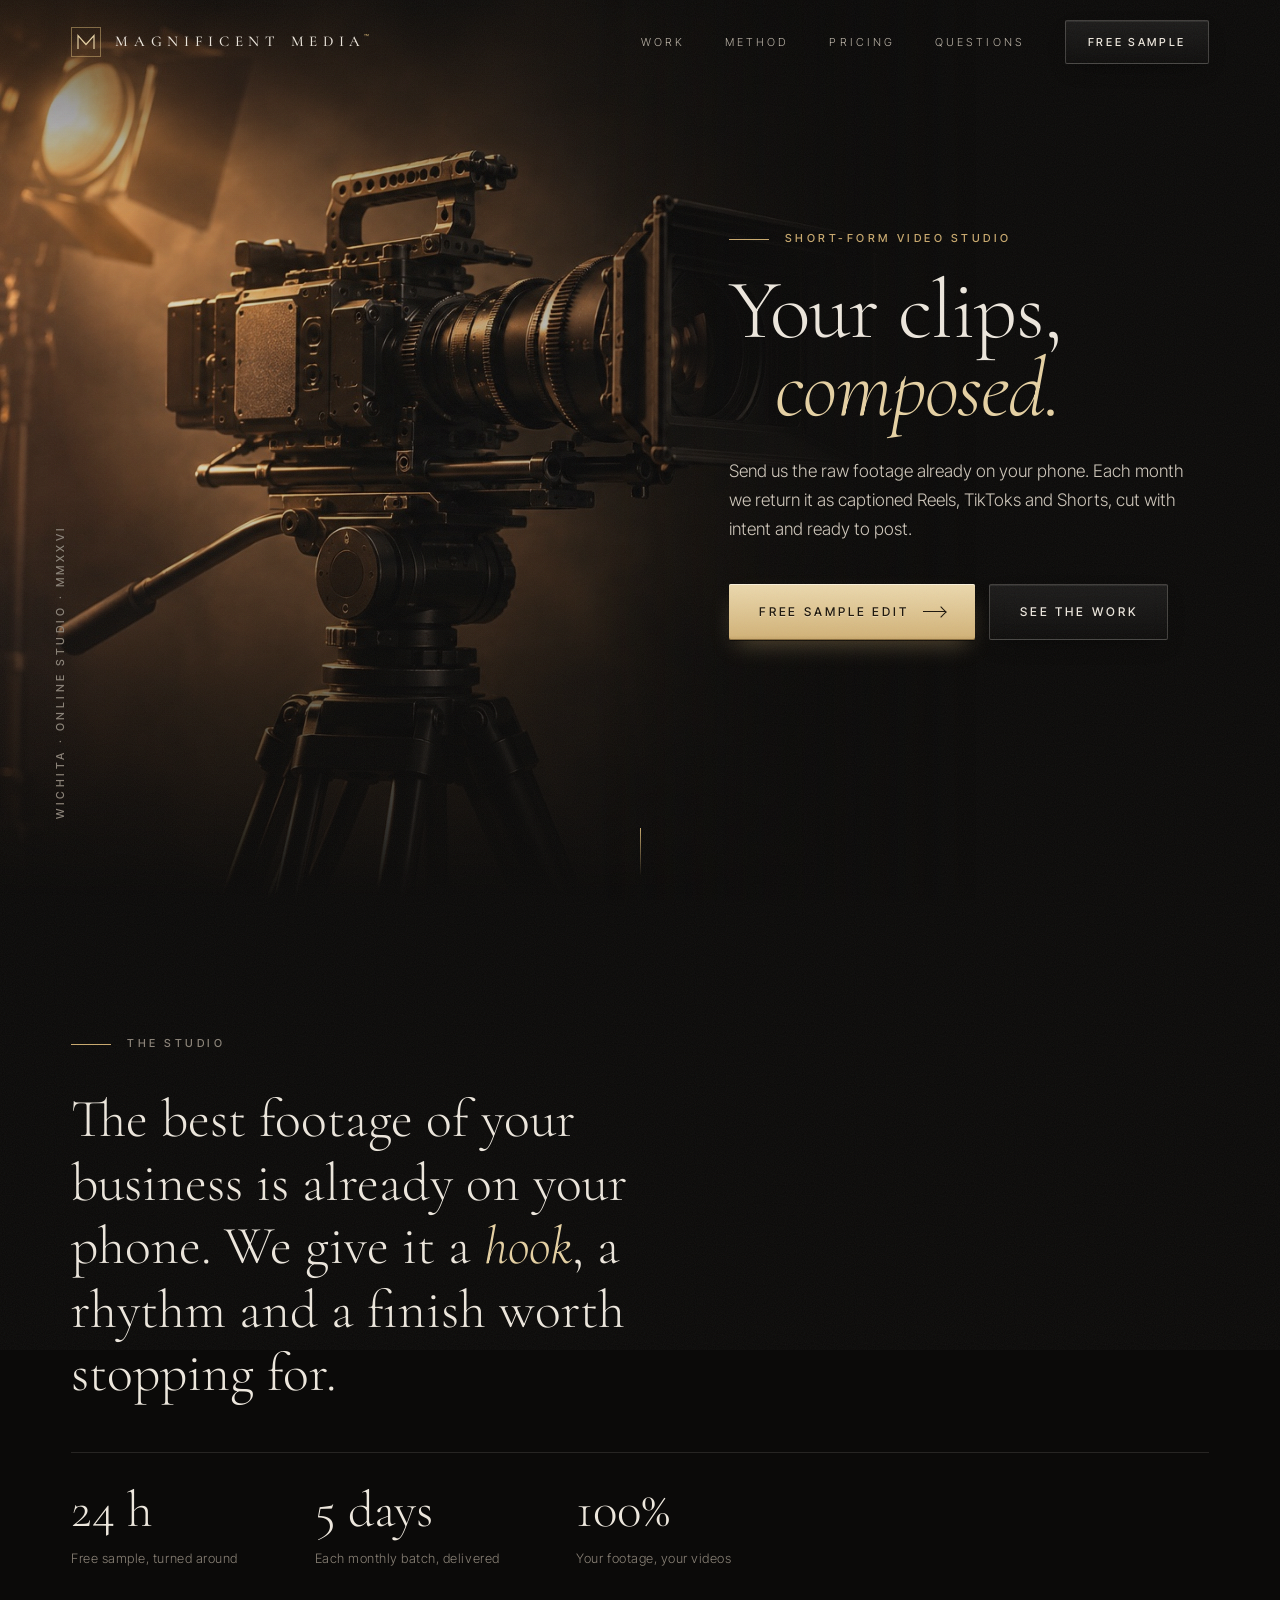
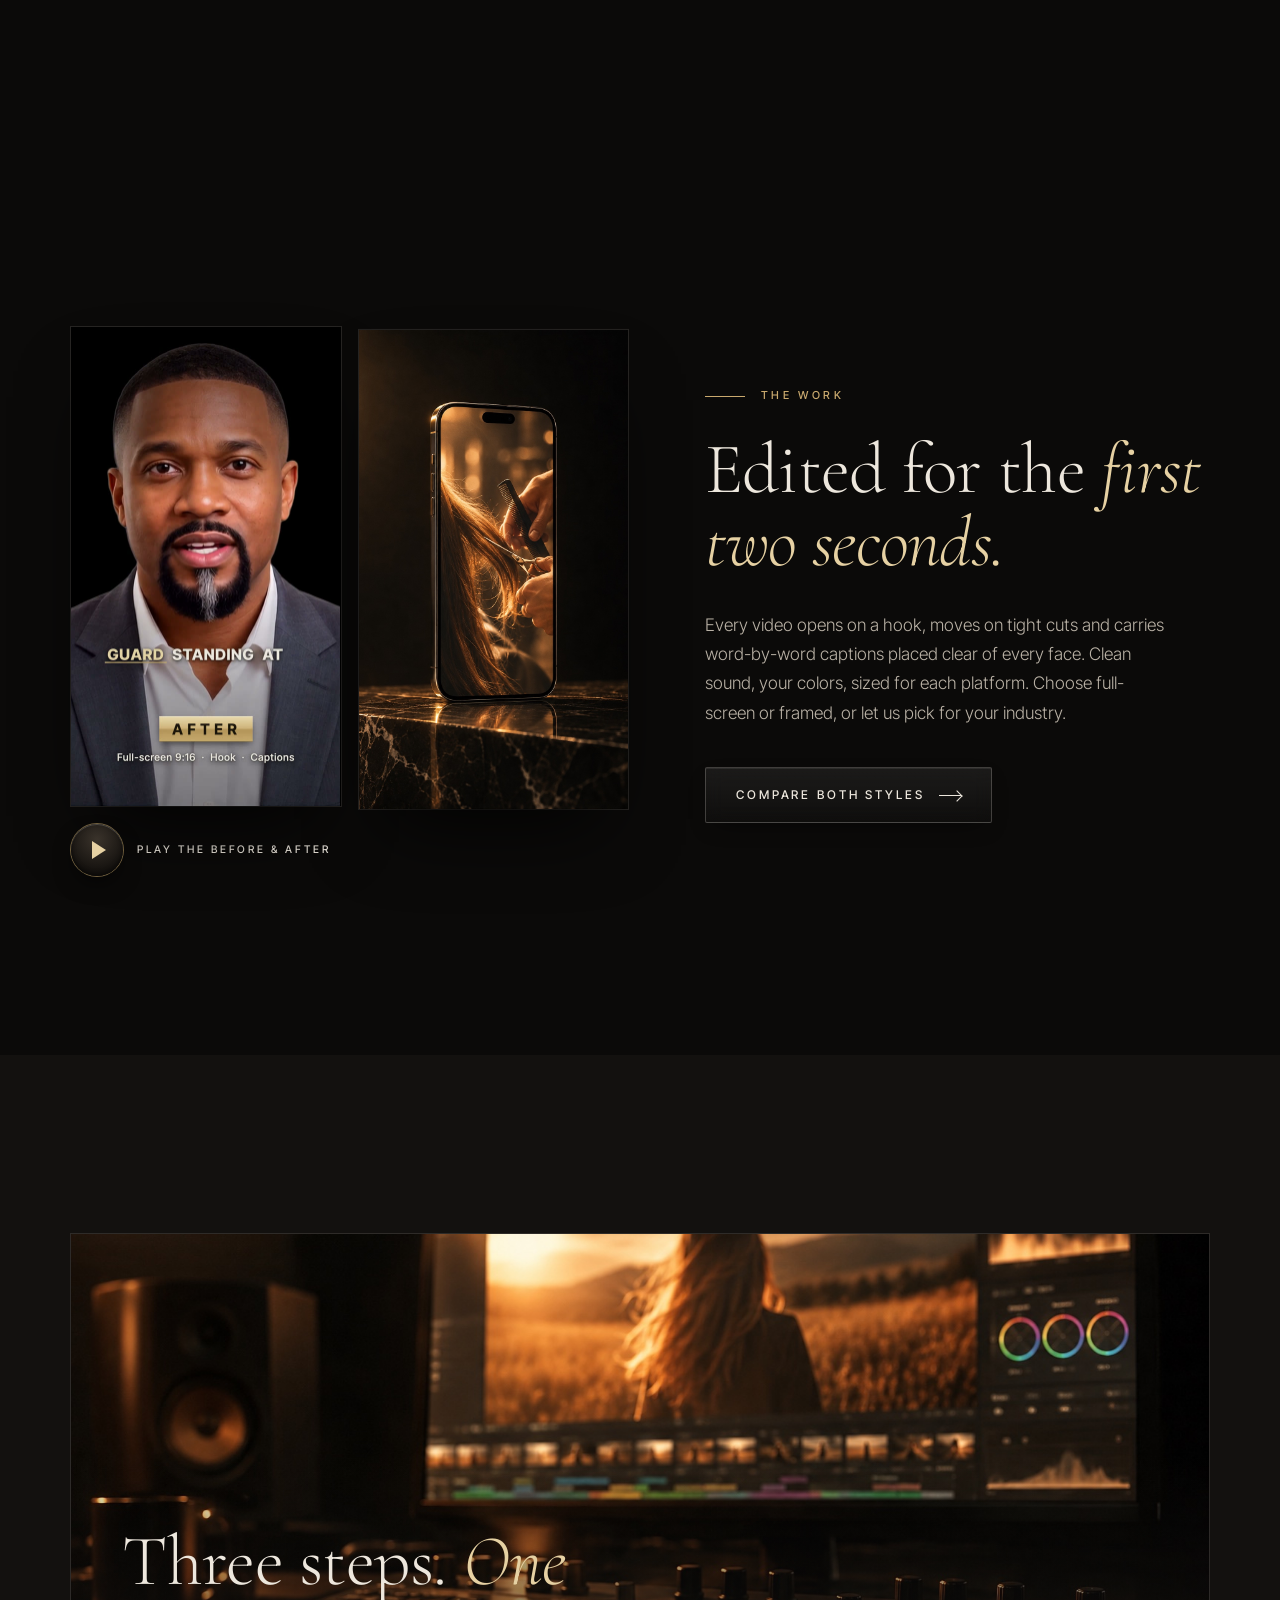
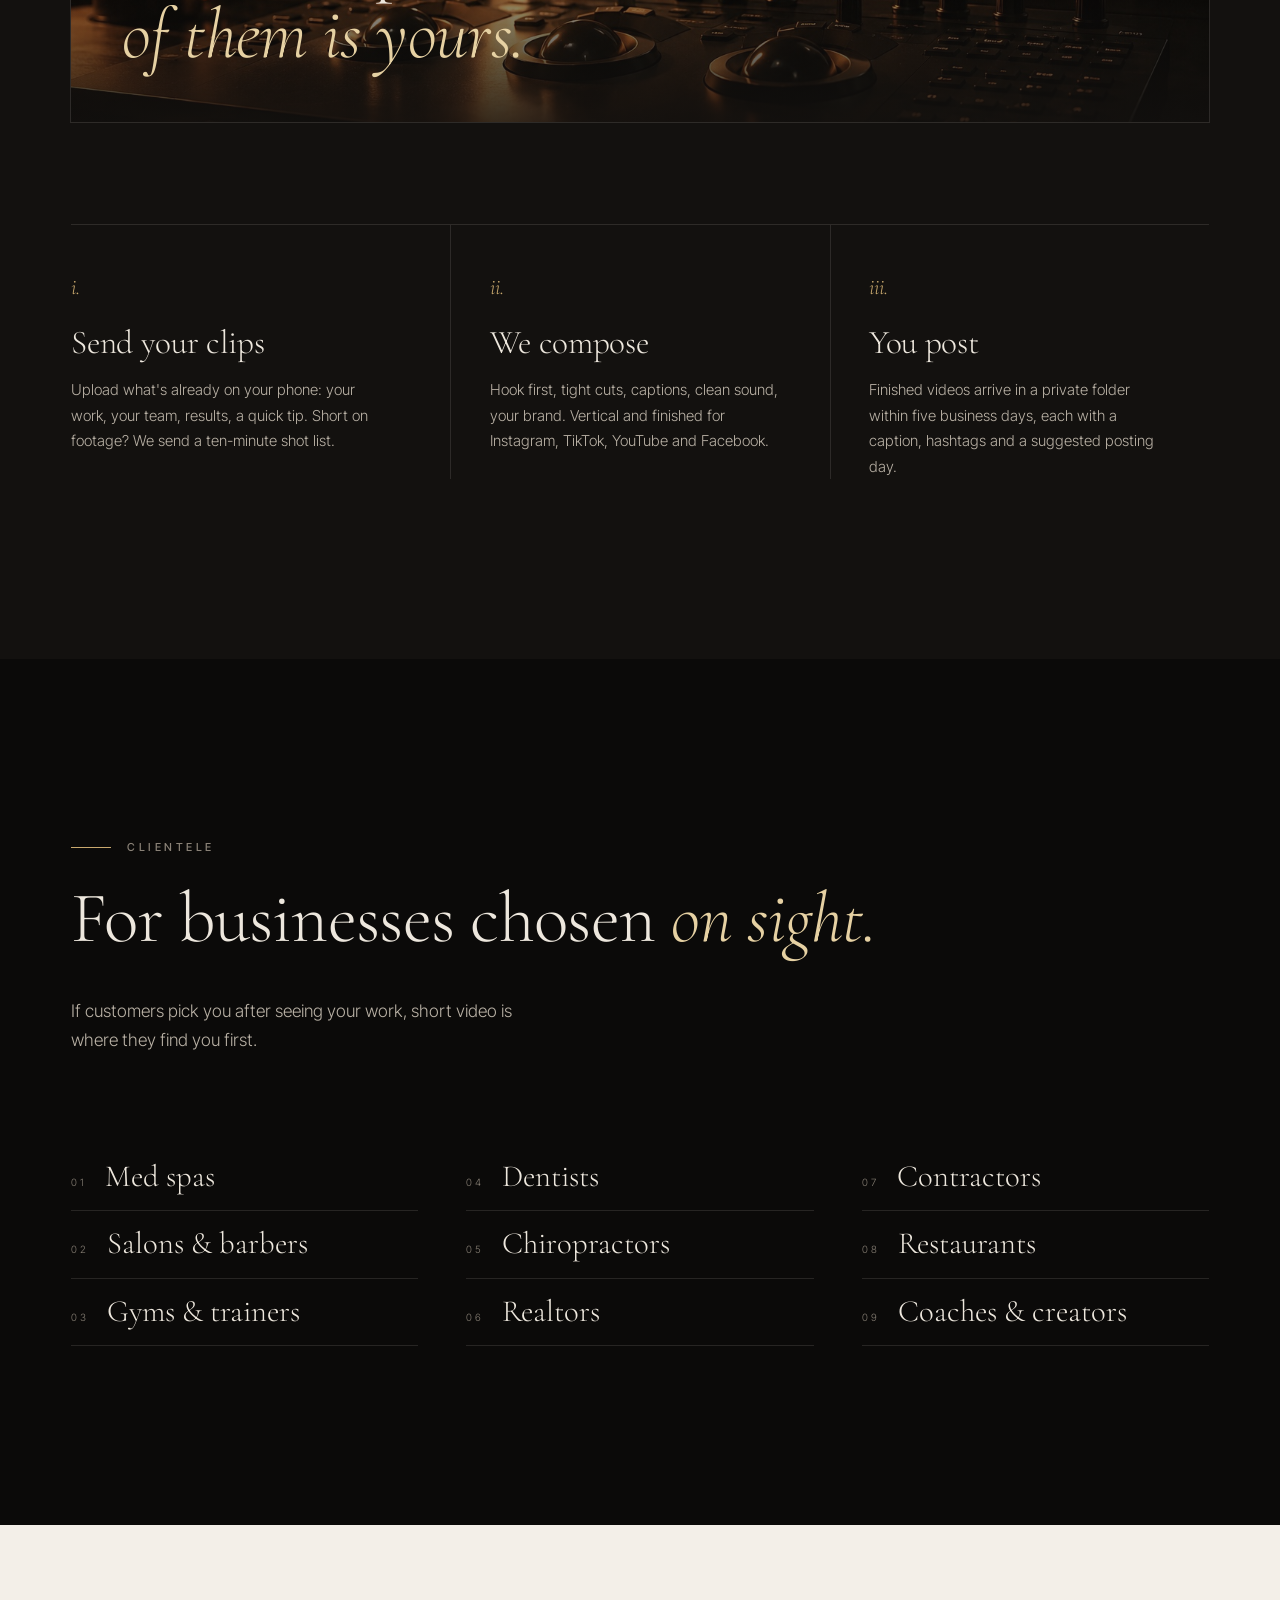
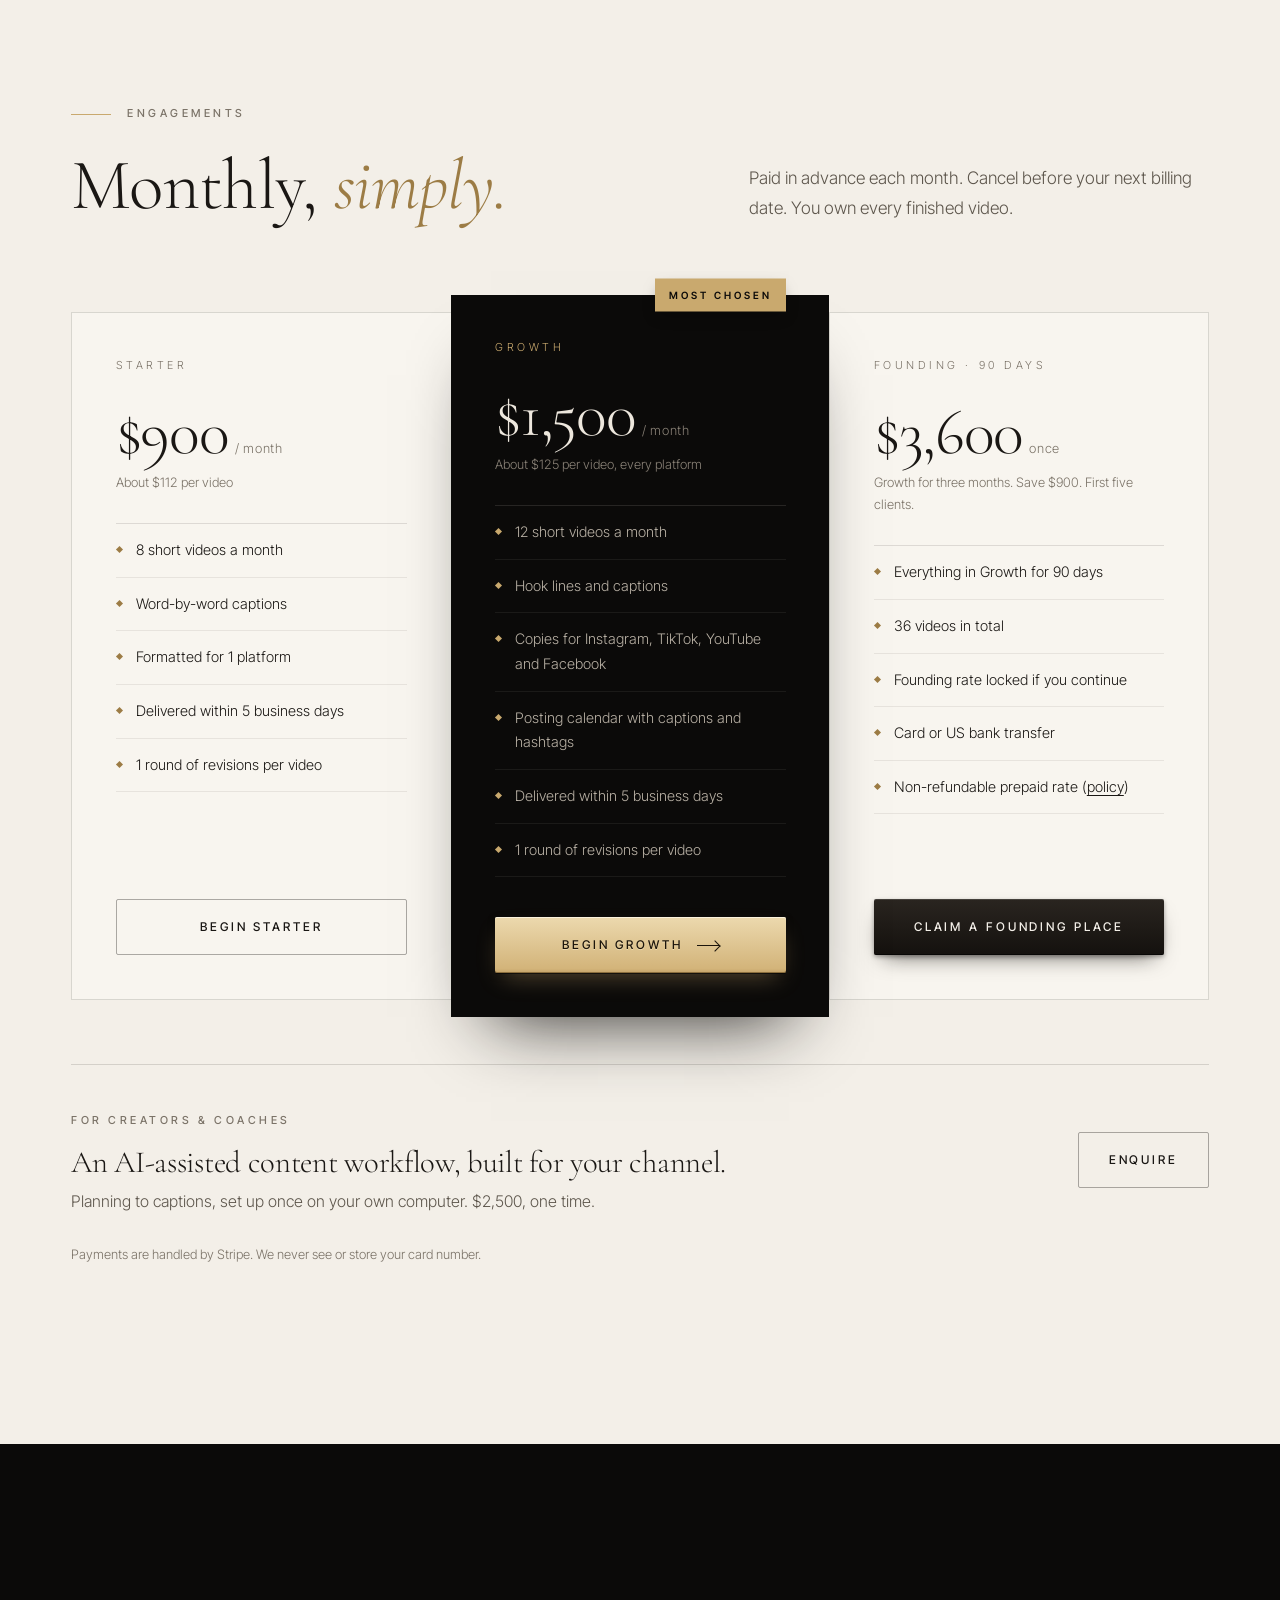
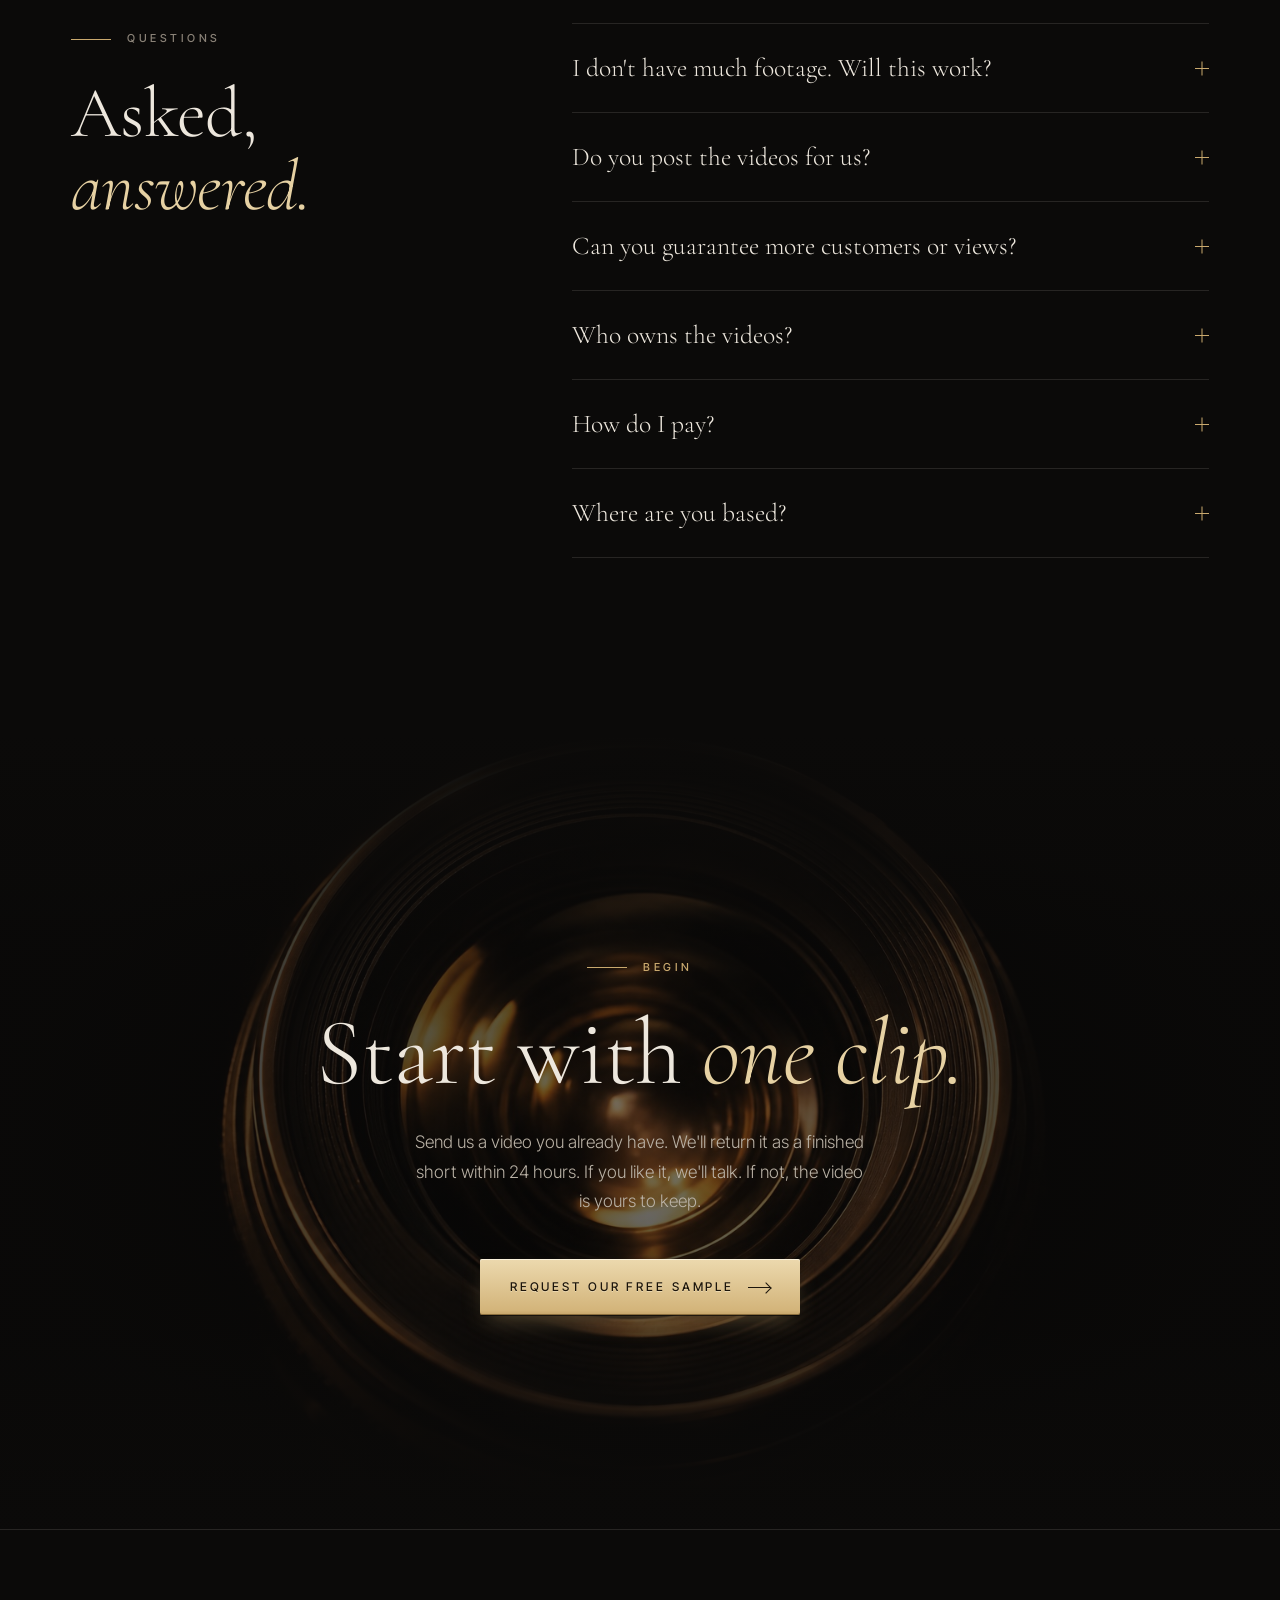
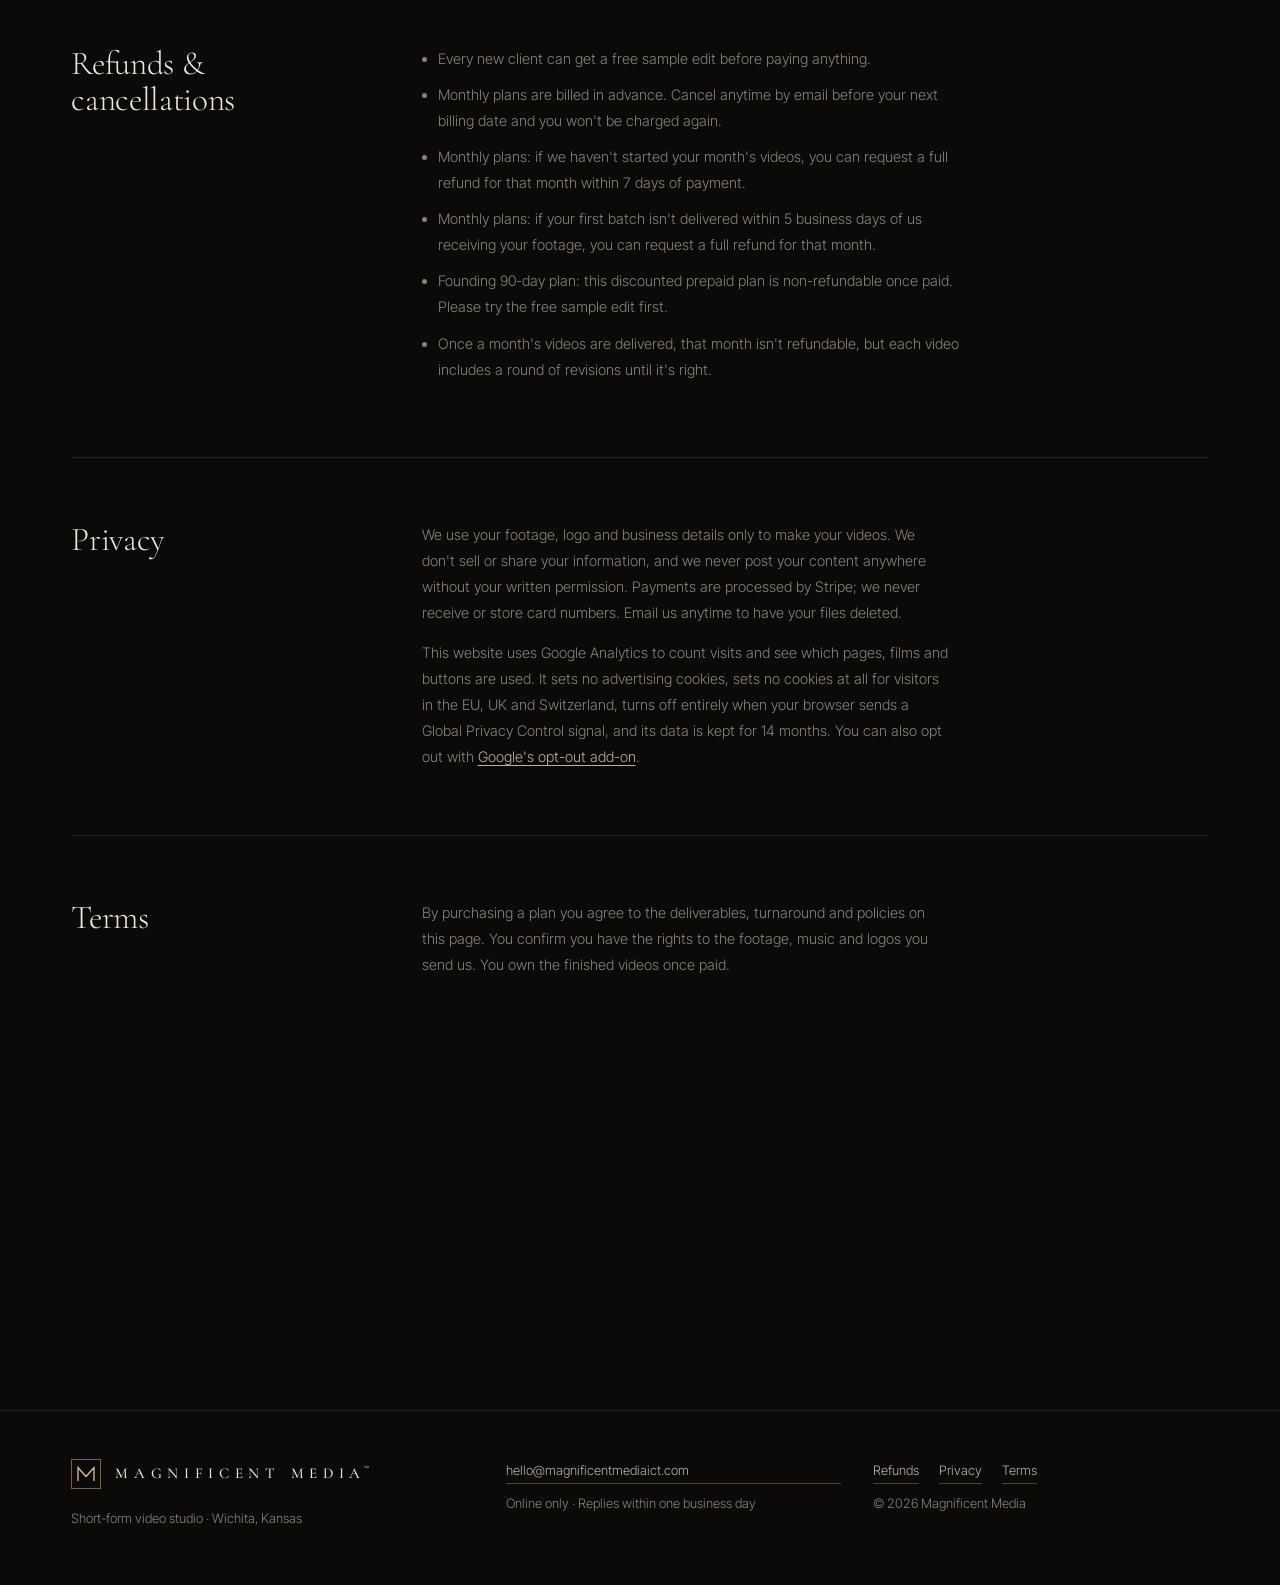
==== commit e48840ef: "Photo Studio film on the page, Google Analytics 4 and Search Console - Photo Studio page: the 23-sec" ====
--- a/index.html
+++ b/index.html
@@ -3,6 +3,7 @@
 <head>
 <meta charset="utf-8">
 <meta name="viewport" content="width=device-width, initial-scale=1">
+<script src="/assets/analytics.js?v=1" async></script>
 <title>Magnificent Media | Short-form film for local businesses</title>
 <meta name="description" content="Magnificent Media composes the clips already on your phone into captioned Reels, TikToks and Shorts every month. A done-for-you short-form video studio in Wichita, Kansas.">
 <meta property="og:title" content="Magnificent Media">
@@ -132,6 +133,8 @@
   .policy-grid h3 { font-size: clamp(26px, 2.6vw, 34px); margin: 0; }
   #terms { min-height: calc(100svh - 440px); } /* room for the last link to scroll its section under the header */
   .policy-grid p, .policy-grid li { color: var(--stone); font-size: 14.5px; line-height: 1.8; max-width: 66ch; }
+  .policy-grid p + p { margin-top: 14px; }
+  .policy-grid p a { color: var(--ivory-dim); text-decoration: underline; text-underline-offset: 3px; }
   .policy-grid ul { margin: 0; padding-left: 16px; }
   .policy-grid li { margin-bottom: 10px; }
 
@@ -414,7 +417,10 @@
       </div>
       <div id="privacy">
         <h3>Privacy</h3>
-        <p>We use your footage, logo and business details only to make your videos. We don't sell or share your information, and we never post your content anywhere without your written permission. Payments are processed by Stripe; we never receive or store card numbers. Email us anytime to have your files deleted.</p>
+        <div class="policy-body">
+          <p>We use your footage, logo and business details only to make your videos. We don't sell or share your information, and we never post your content anywhere without your written permission. Payments are processed by Stripe; we never receive or store card numbers. Email us anytime to have your files deleted.</p>
+          <p>This website uses Google Analytics to count visits and see which pages, films and buttons are used. It sets no advertising cookies, sets no cookies at all for visitors in the EU, UK and Switzerland, turns off entirely when your browser sends a Global Privacy Control signal, and its data is kept for 14 months. You can also opt out with <a href="https://tools.google.com/dlpage/gaoptout">Google's opt-out add-on</a>.</p>
+        </div>
       </div>
       <div id="terms">
         <h3>Terms</h3>
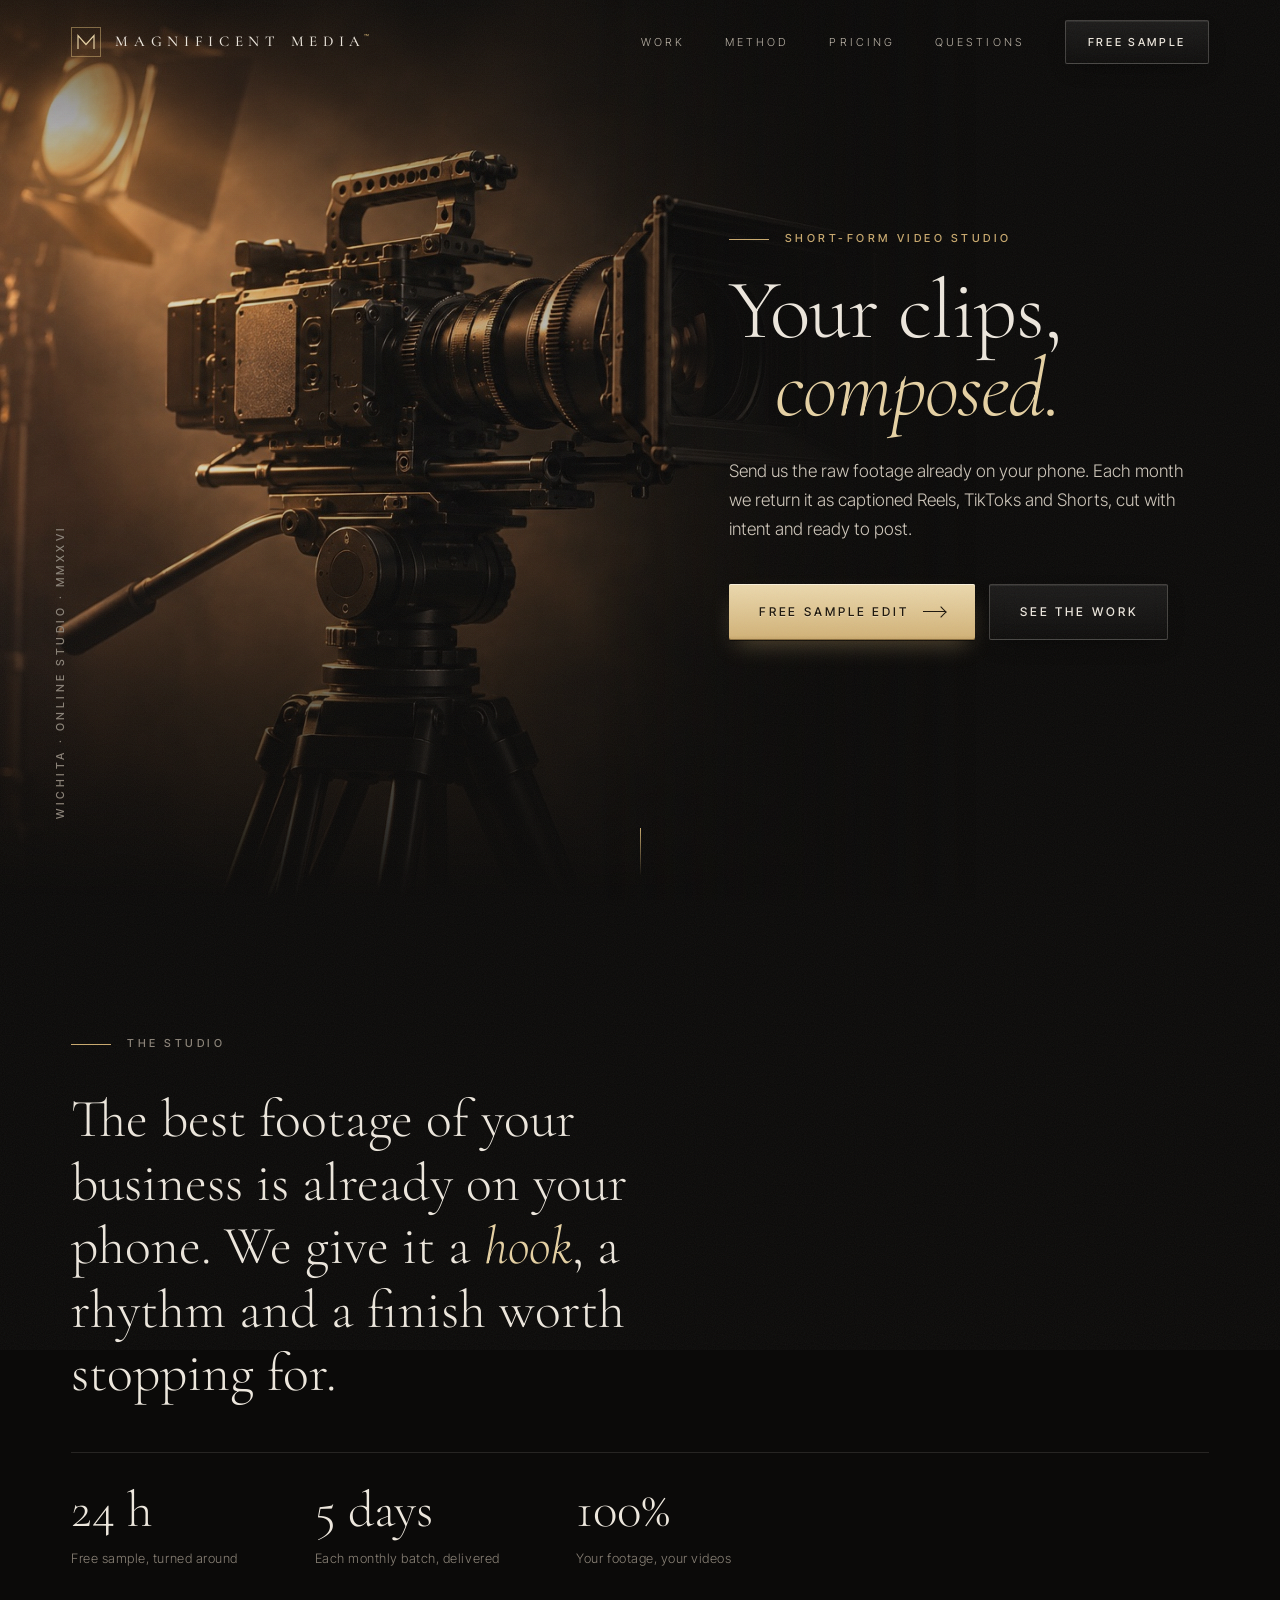
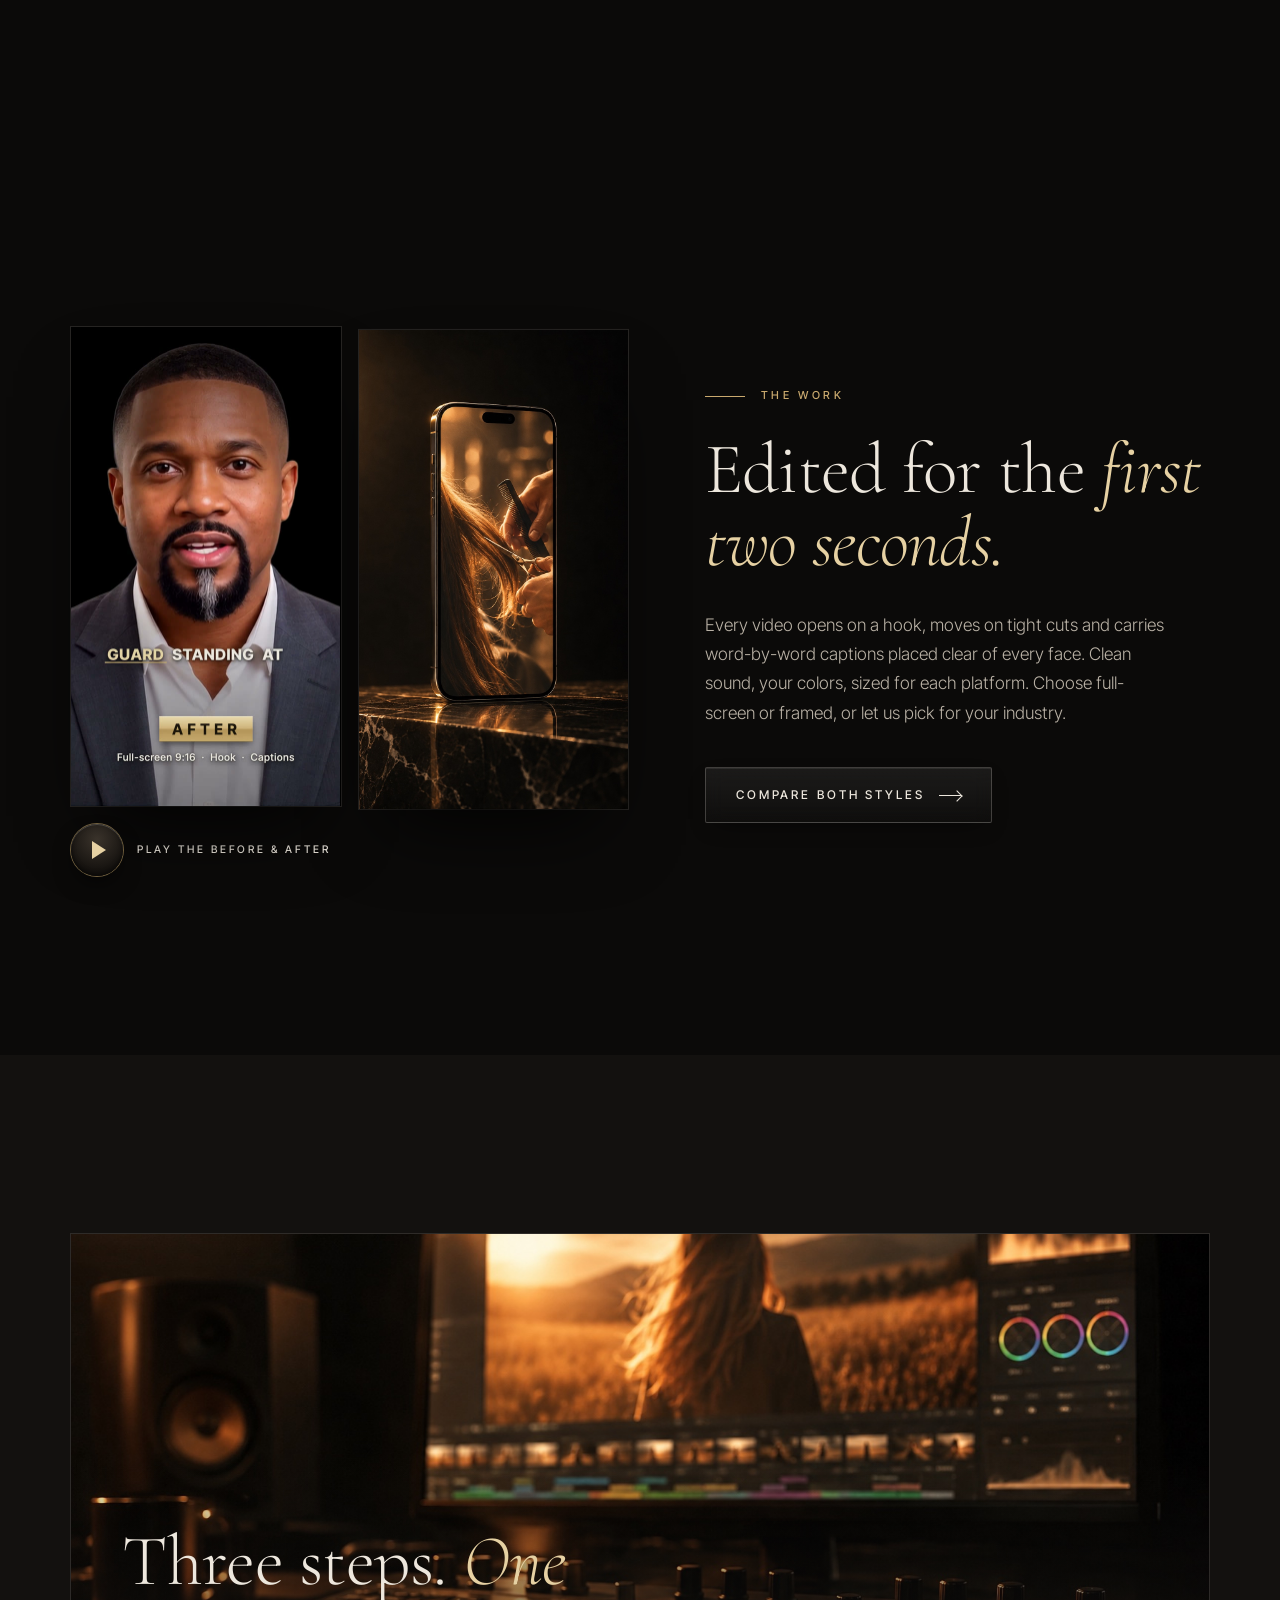
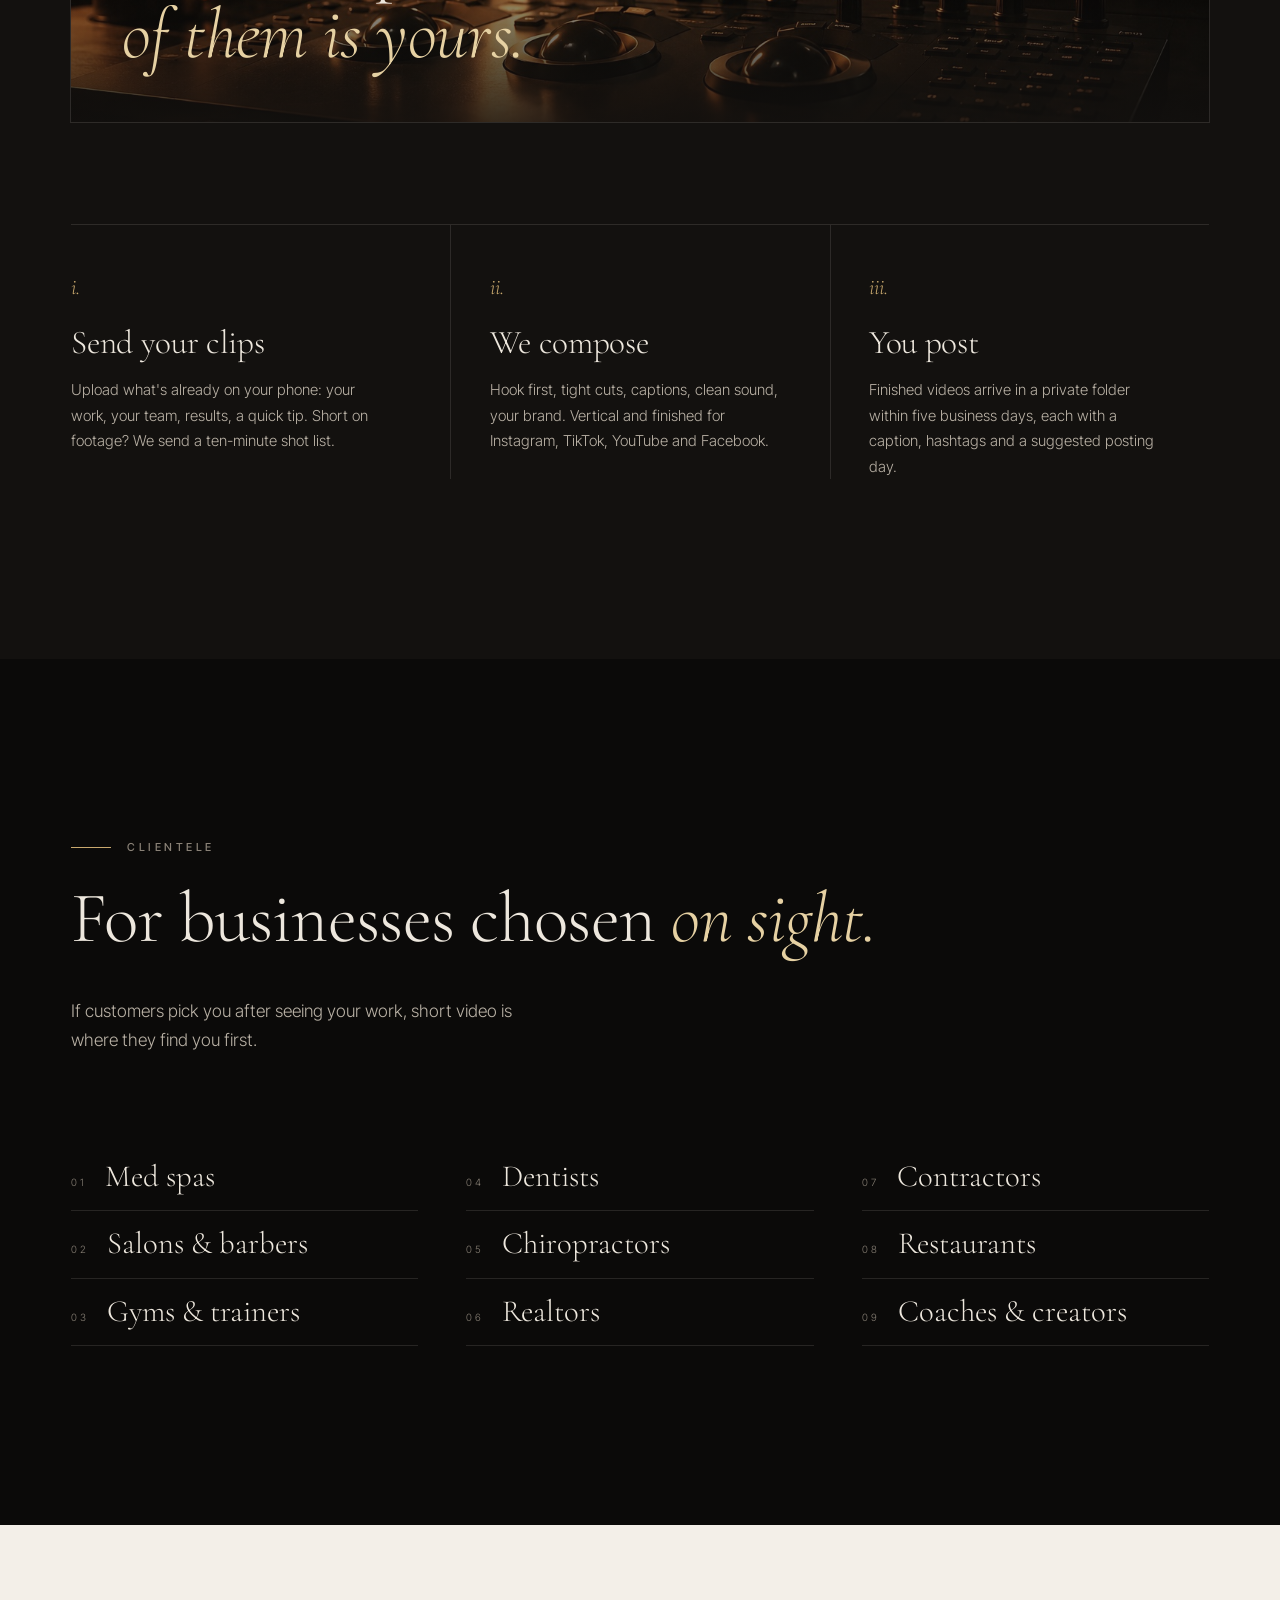
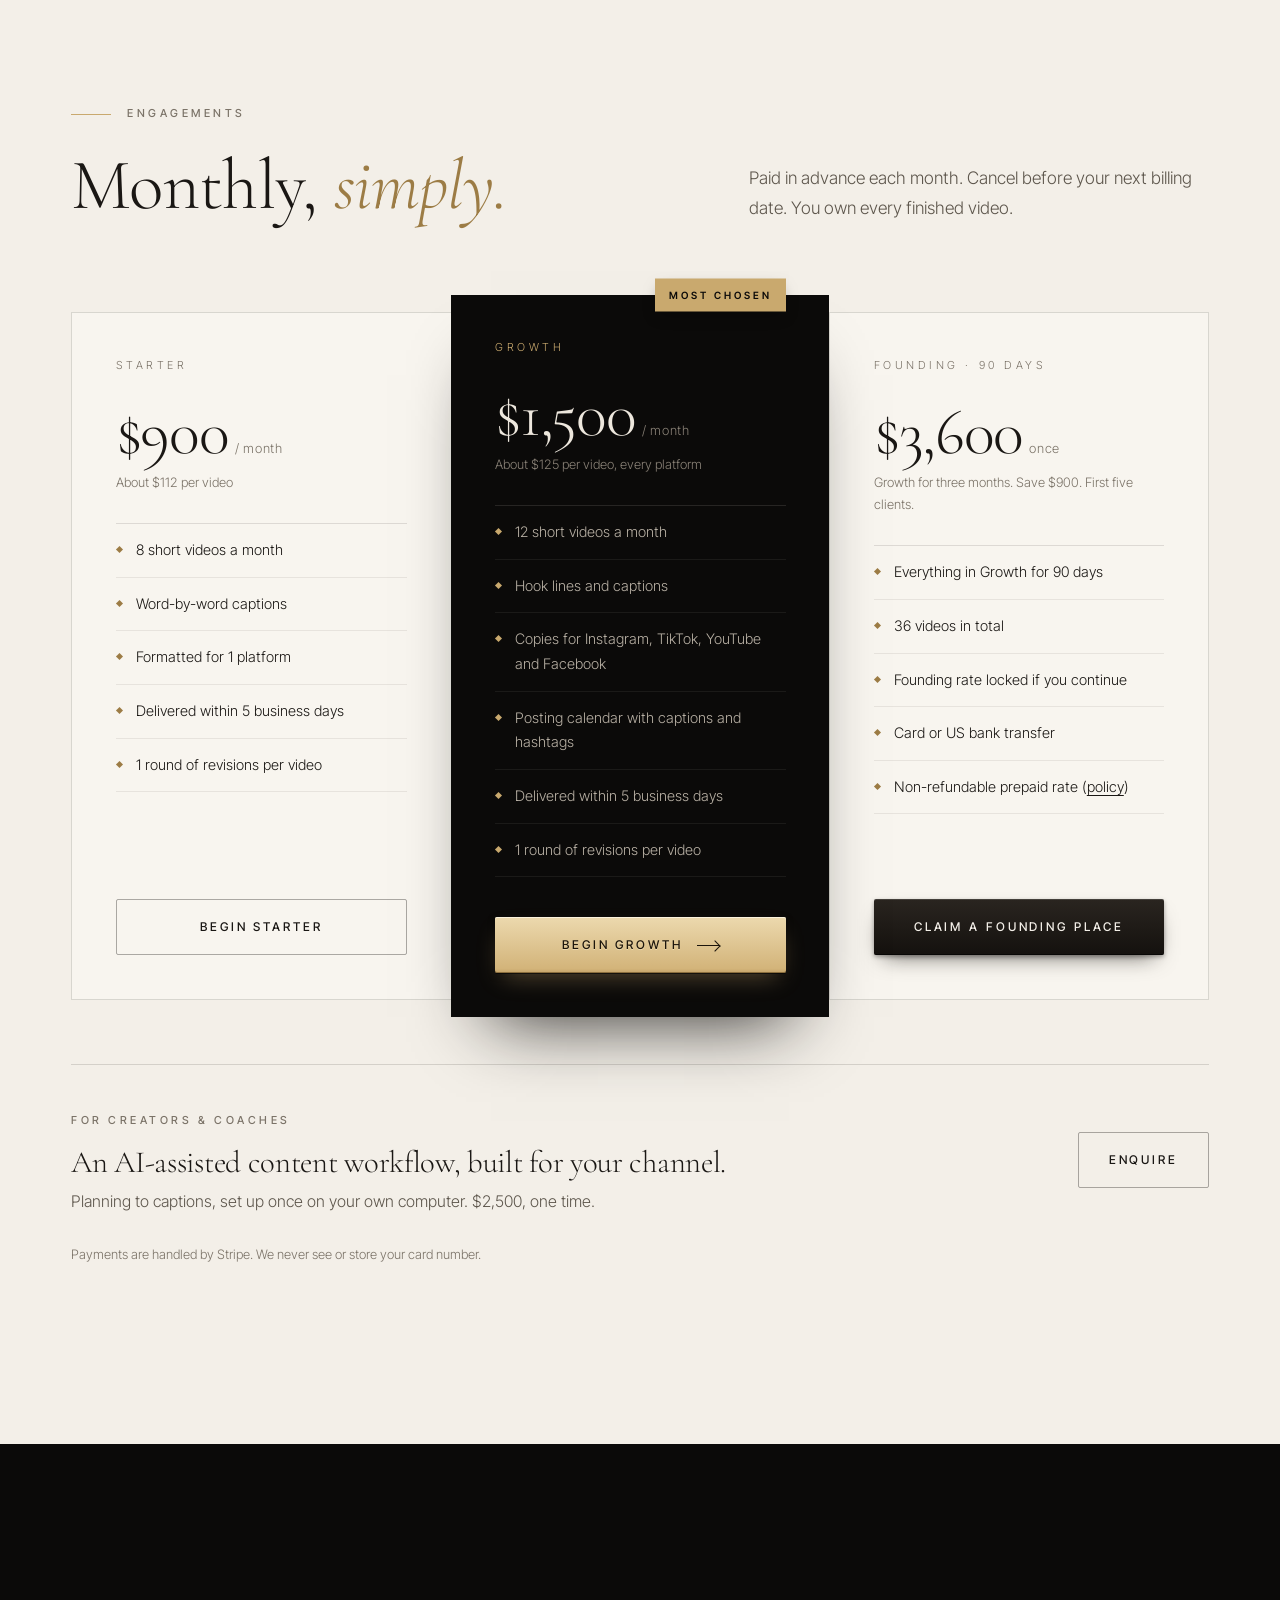
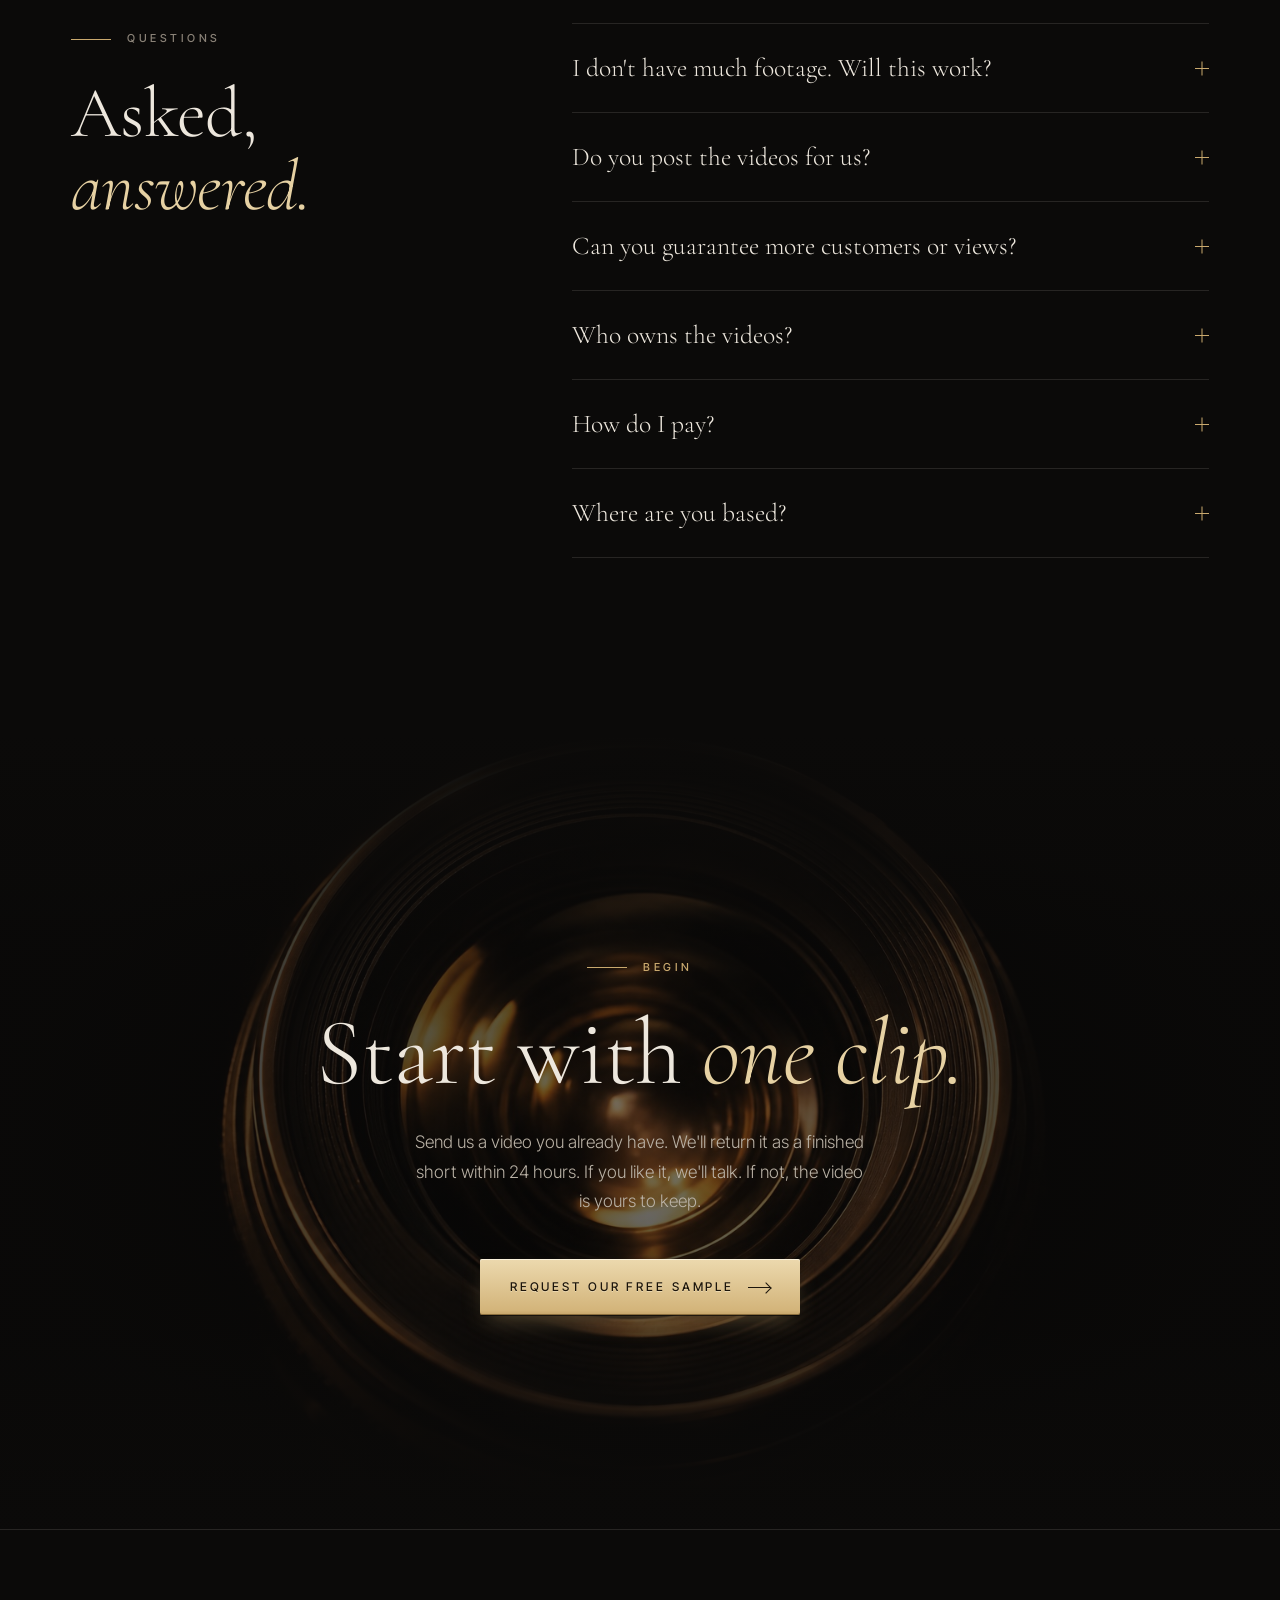
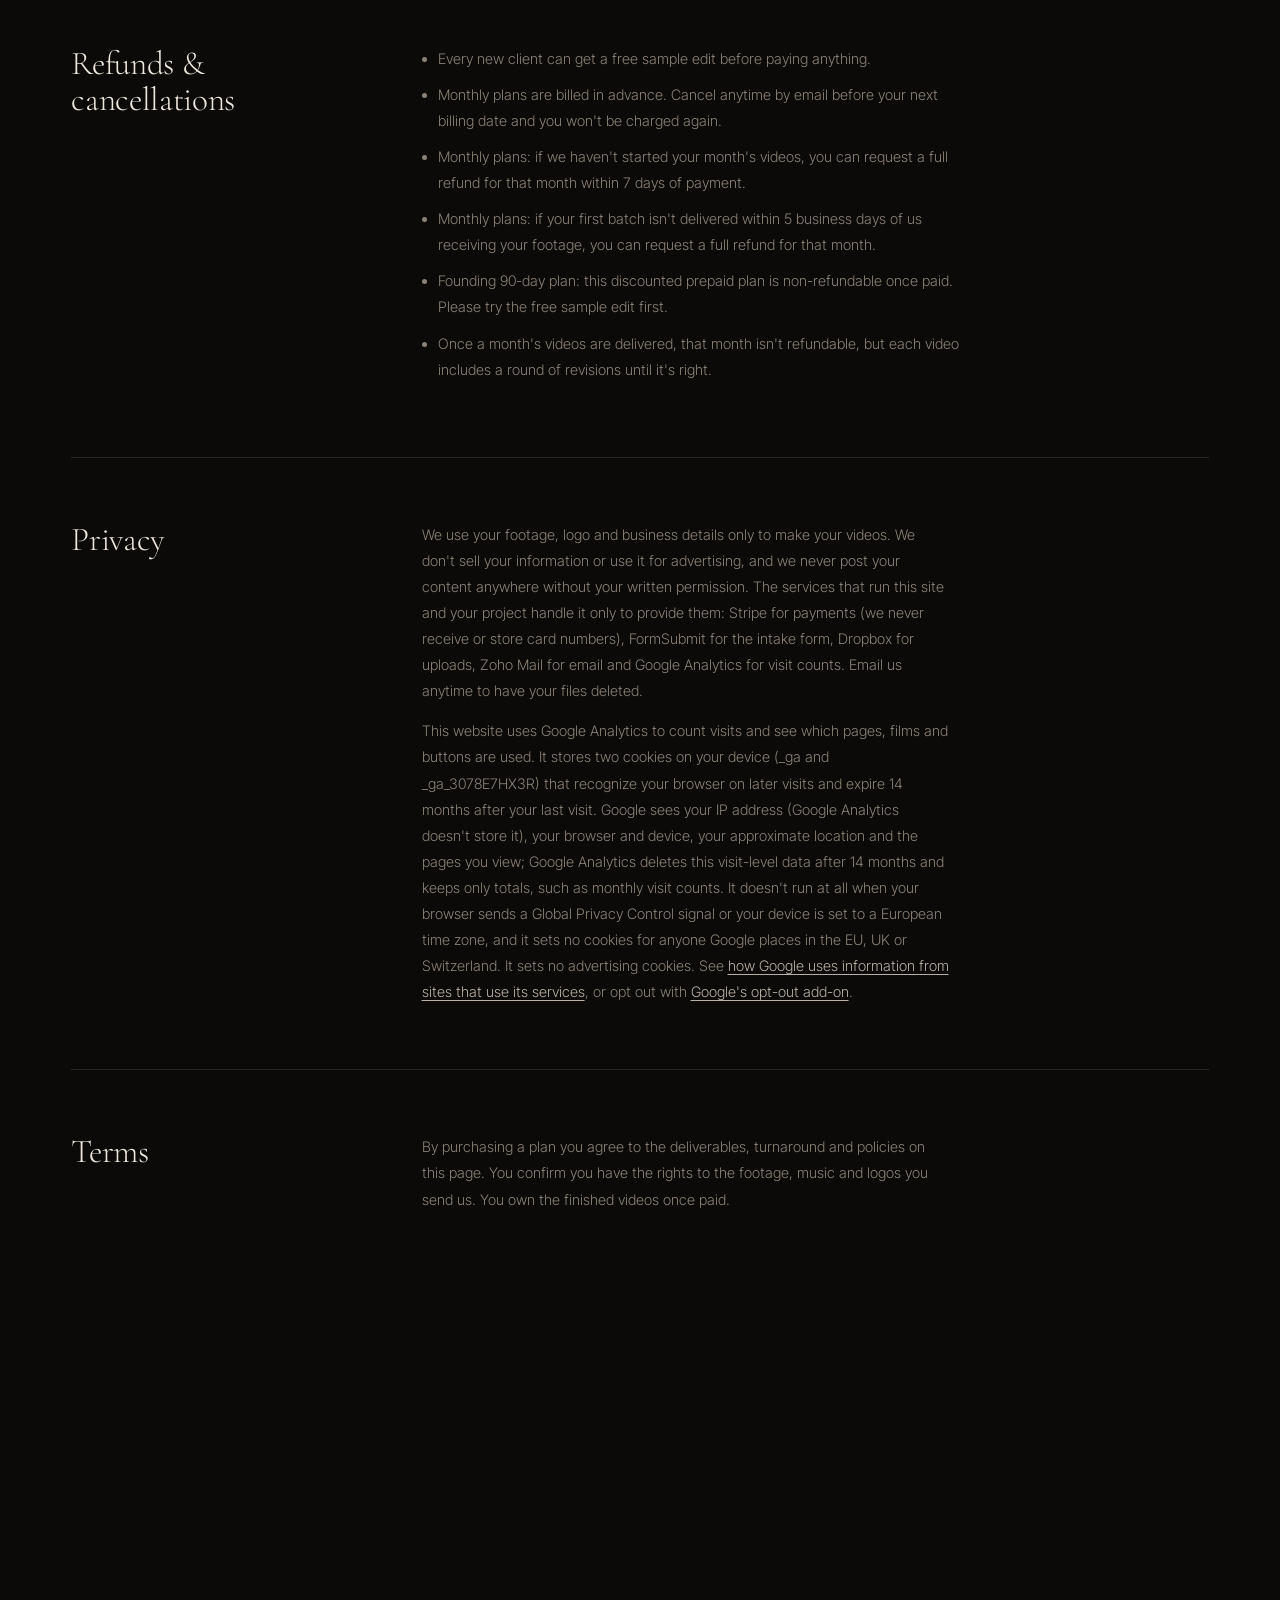
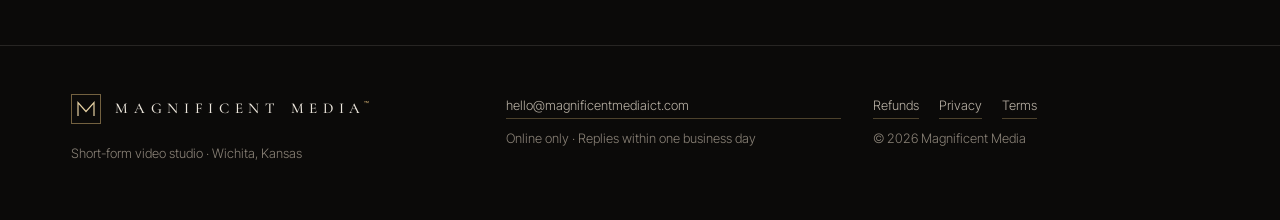
==== commit 98c30ab7: "Analytics and privacy text: fixes from the four-way review - Privacy text now says exactly what happ" ====
--- a/index.html
+++ b/index.html
@@ -3,7 +3,7 @@
 <head>
 <meta charset="utf-8">
 <meta name="viewport" content="width=device-width, initial-scale=1">
-<script src="/assets/analytics.js?v=1" async></script>
+<script src="/assets/analytics.js?v=2" async></script>
 <title>Magnificent Media | Short-form film for local businesses</title>
 <meta name="description" content="Magnificent Media composes the clips already on your phone into captioned Reels, TikToks and Shorts every month. A done-for-you short-form video studio in Wichita, Kansas.">
 <meta property="og:title" content="Magnificent Media">
@@ -418,8 +418,8 @@
       <div id="privacy">
         <h3>Privacy</h3>
         <div class="policy-body">
-          <p>We use your footage, logo and business details only to make your videos. We don't sell or share your information, and we never post your content anywhere without your written permission. Payments are processed by Stripe; we never receive or store card numbers. Email us anytime to have your files deleted.</p>
-          <p>This website uses Google Analytics to count visits and see which pages, films and buttons are used. It sets no advertising cookies, sets no cookies at all for visitors in the EU, UK and Switzerland, turns off entirely when your browser sends a Global Privacy Control signal, and its data is kept for 14 months. You can also opt out with <a href="https://tools.google.com/dlpage/gaoptout">Google's opt-out add-on</a>.</p>
+          <p>We use your footage, logo and business details only to make your videos. We don't sell your information or use it for advertising, and we never post your content anywhere without your written permission. The services that run this site and your project handle it only to provide them: Stripe for payments (we never receive or store card numbers), FormSubmit for the intake form, Dropbox for uploads, Zoho Mail for email and Google Analytics for visit counts. Email us anytime to have your files deleted.</p>
+          <p>This website uses Google Analytics to count visits and see which pages, films and buttons are used. It stores two cookies on your device (_ga and _ga_3078E7HX3R) that recognize your browser on later visits and expire 14 months after your last visit. Google sees your IP address (Google Analytics doesn't store it), your browser and device, your approximate location and the pages you view; Google Analytics deletes this visit-level data after 14 months and keeps only totals, such as monthly visit counts. It doesn't run at all when your browser sends a Global Privacy Control signal or your device is set to a European time zone, and it sets no cookies for anyone Google places in the EU, UK or Switzerland. It sets no advertising cookies. See <a href="https://policies.google.com/technologies/partner-sites">how Google uses information from sites that use its services</a>, or opt out with <a href="https://tools.google.com/dlpage/gaoptout">Google's opt-out add-on</a>.</p>
         </div>
       </div>
       <div id="terms">
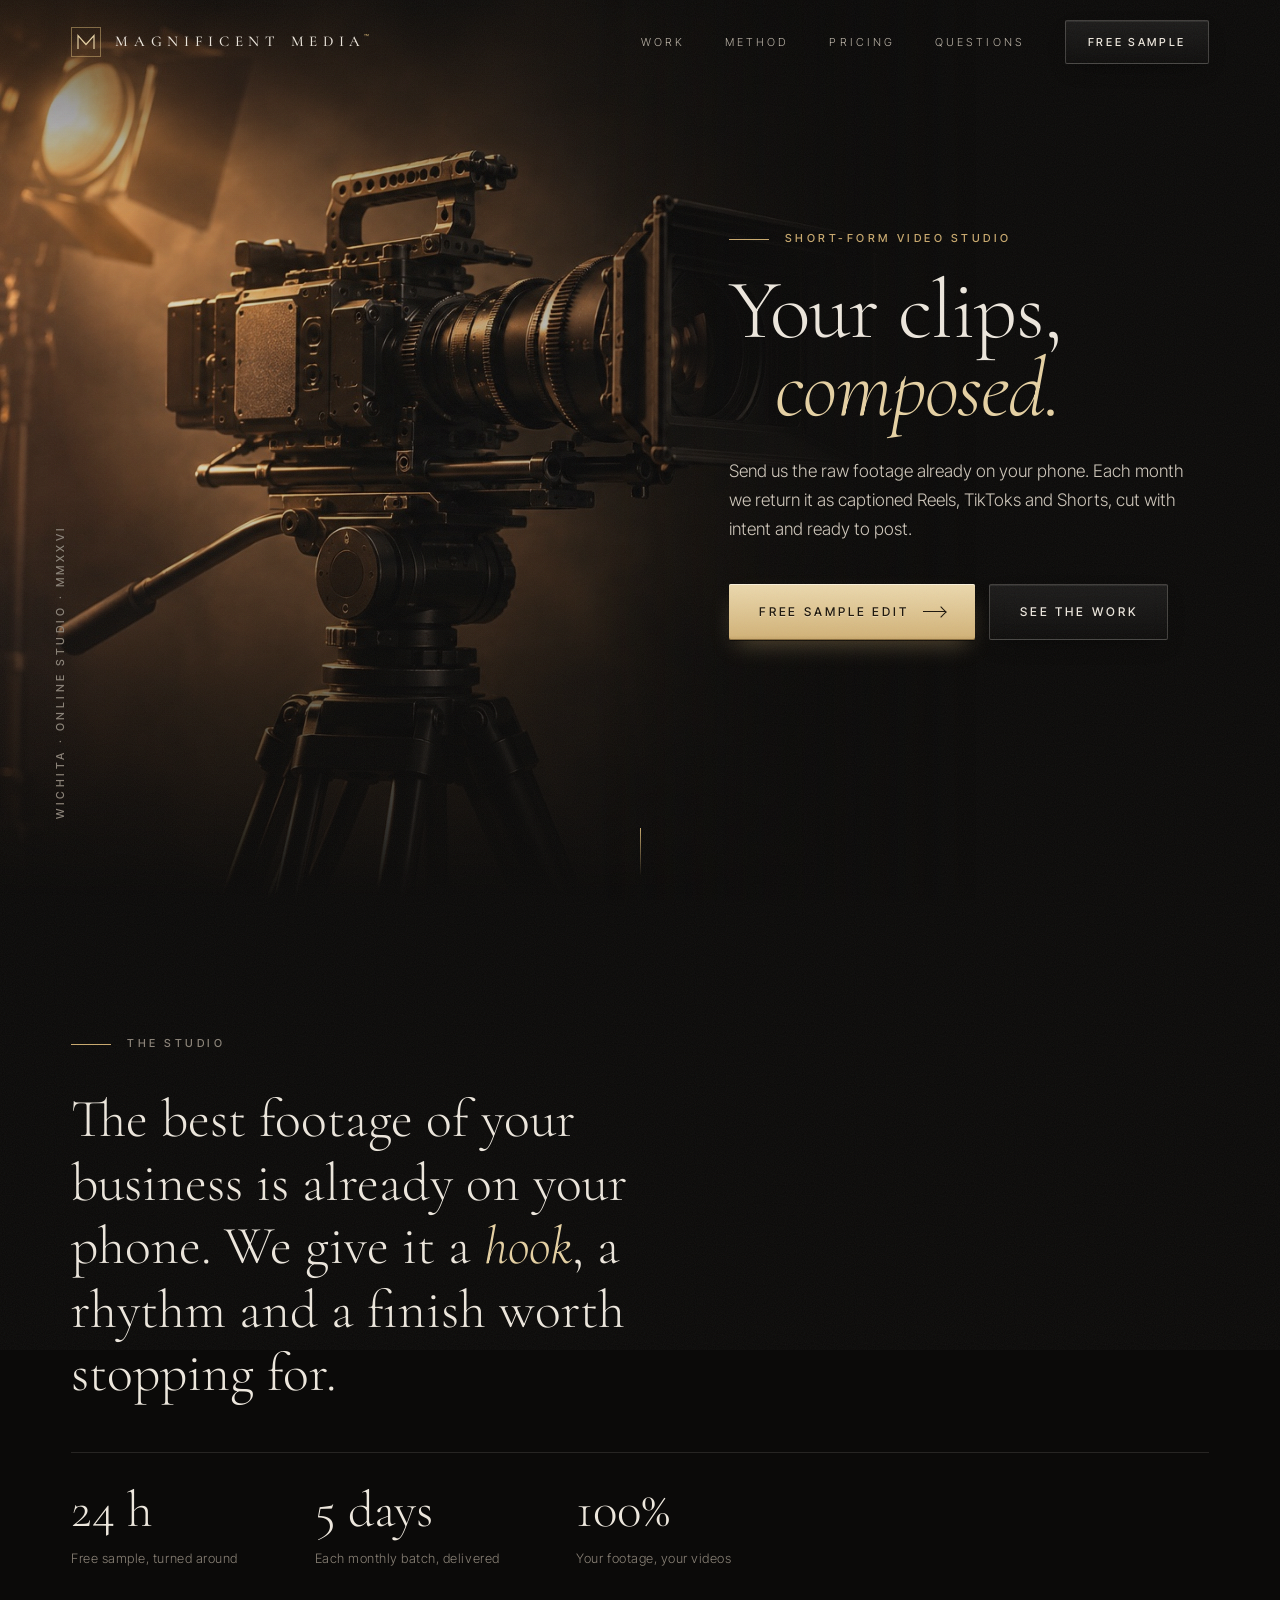
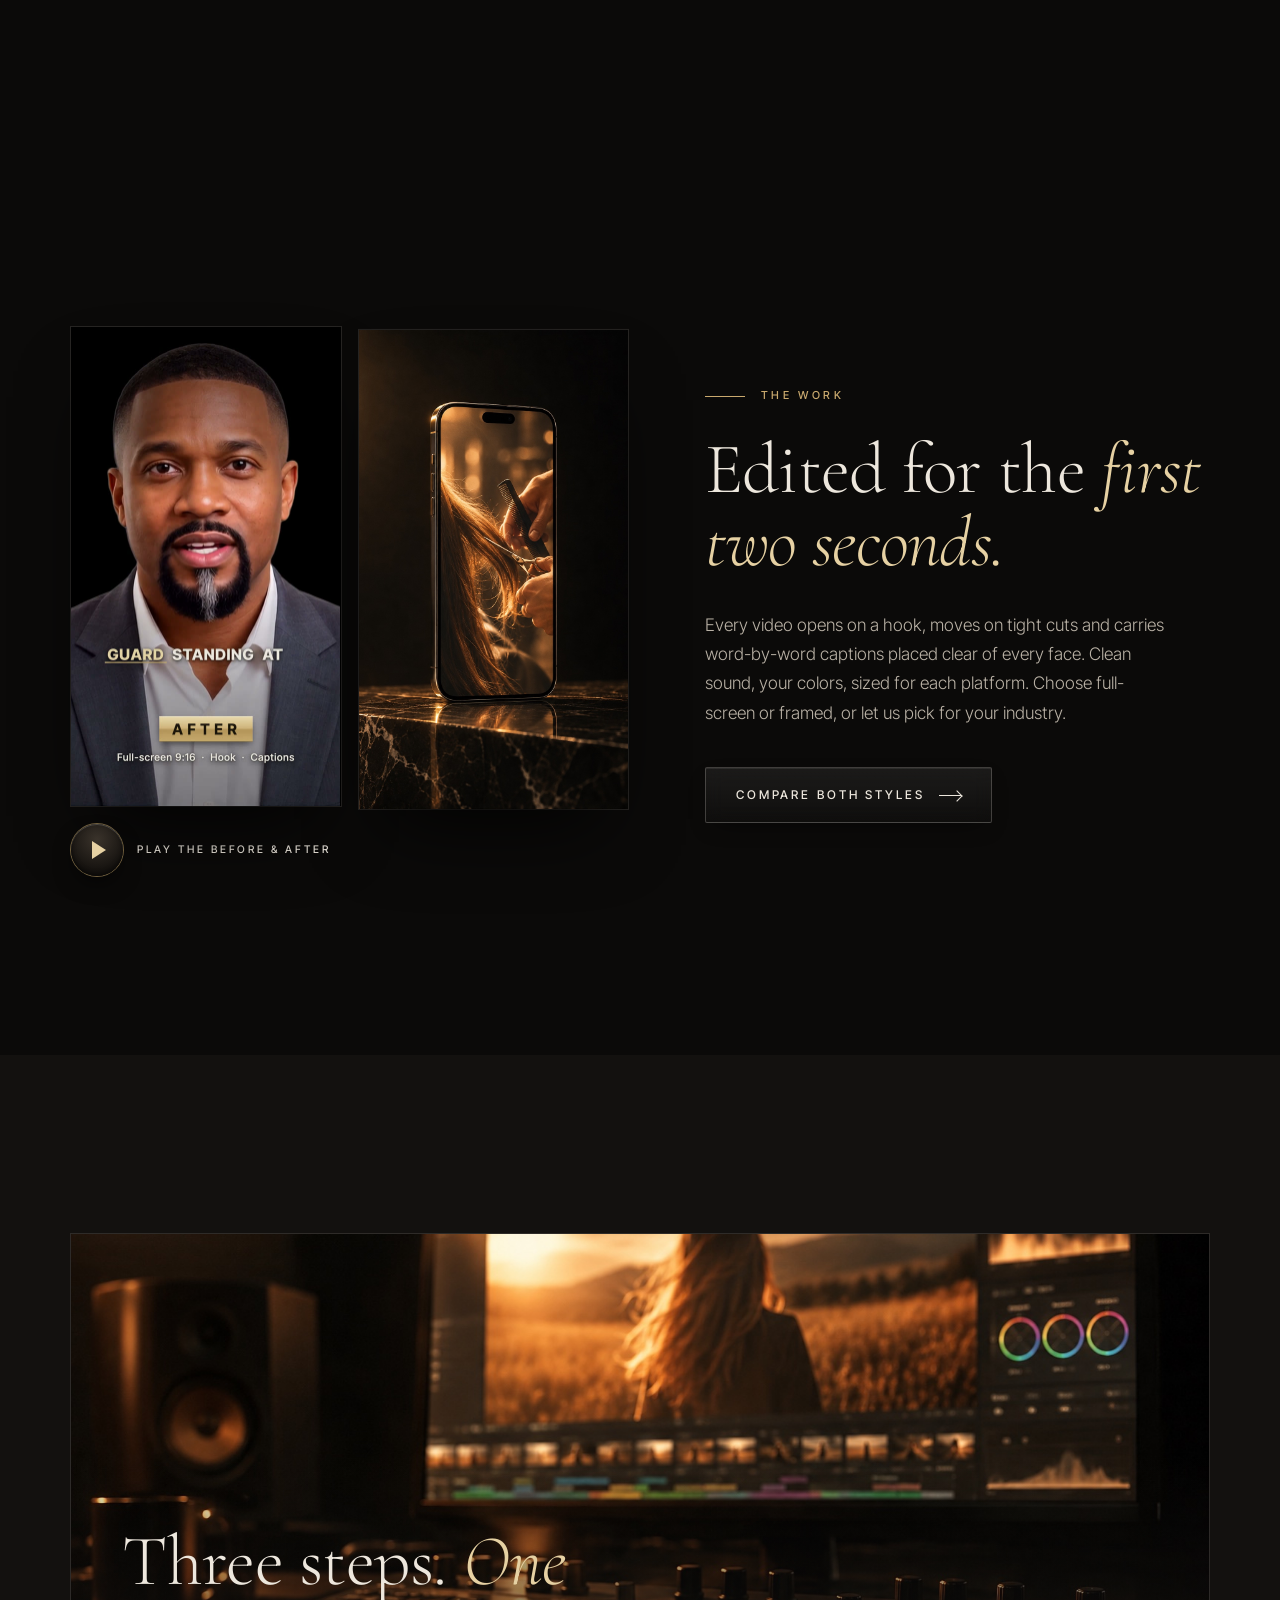
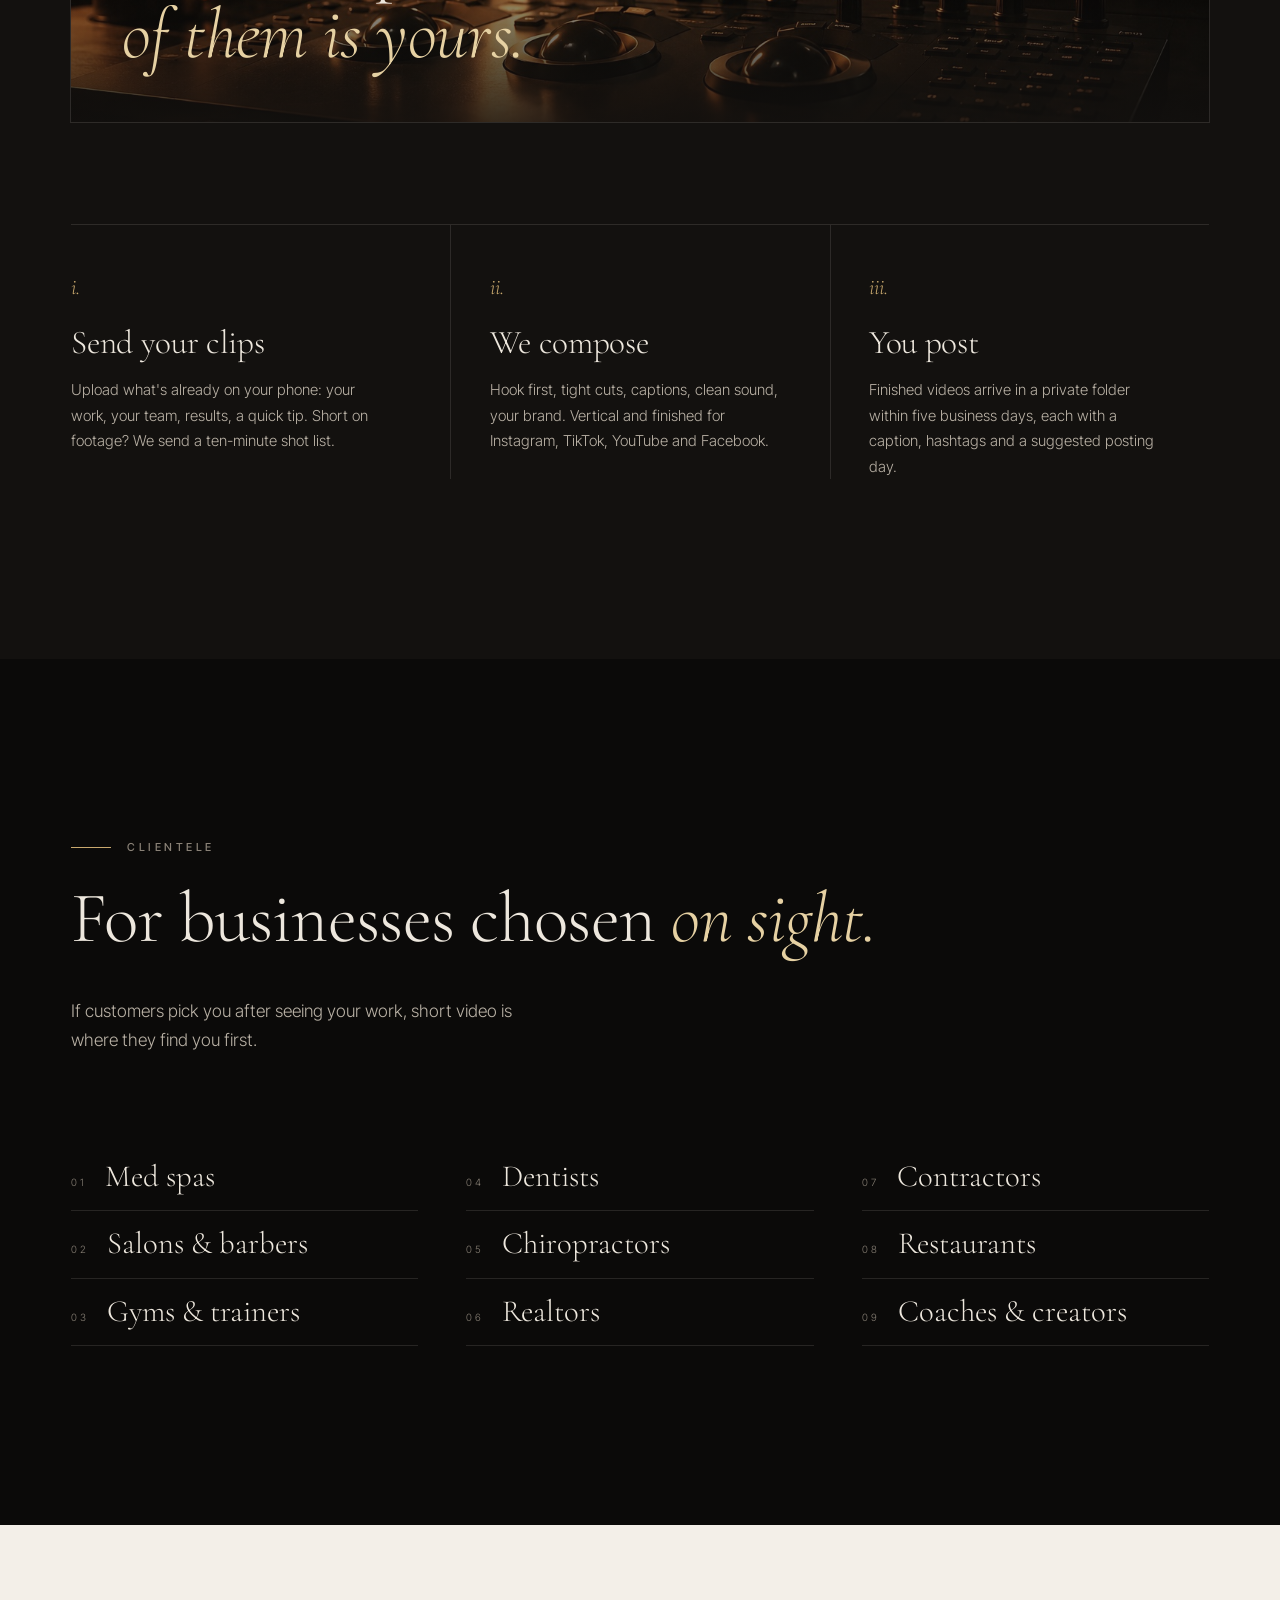
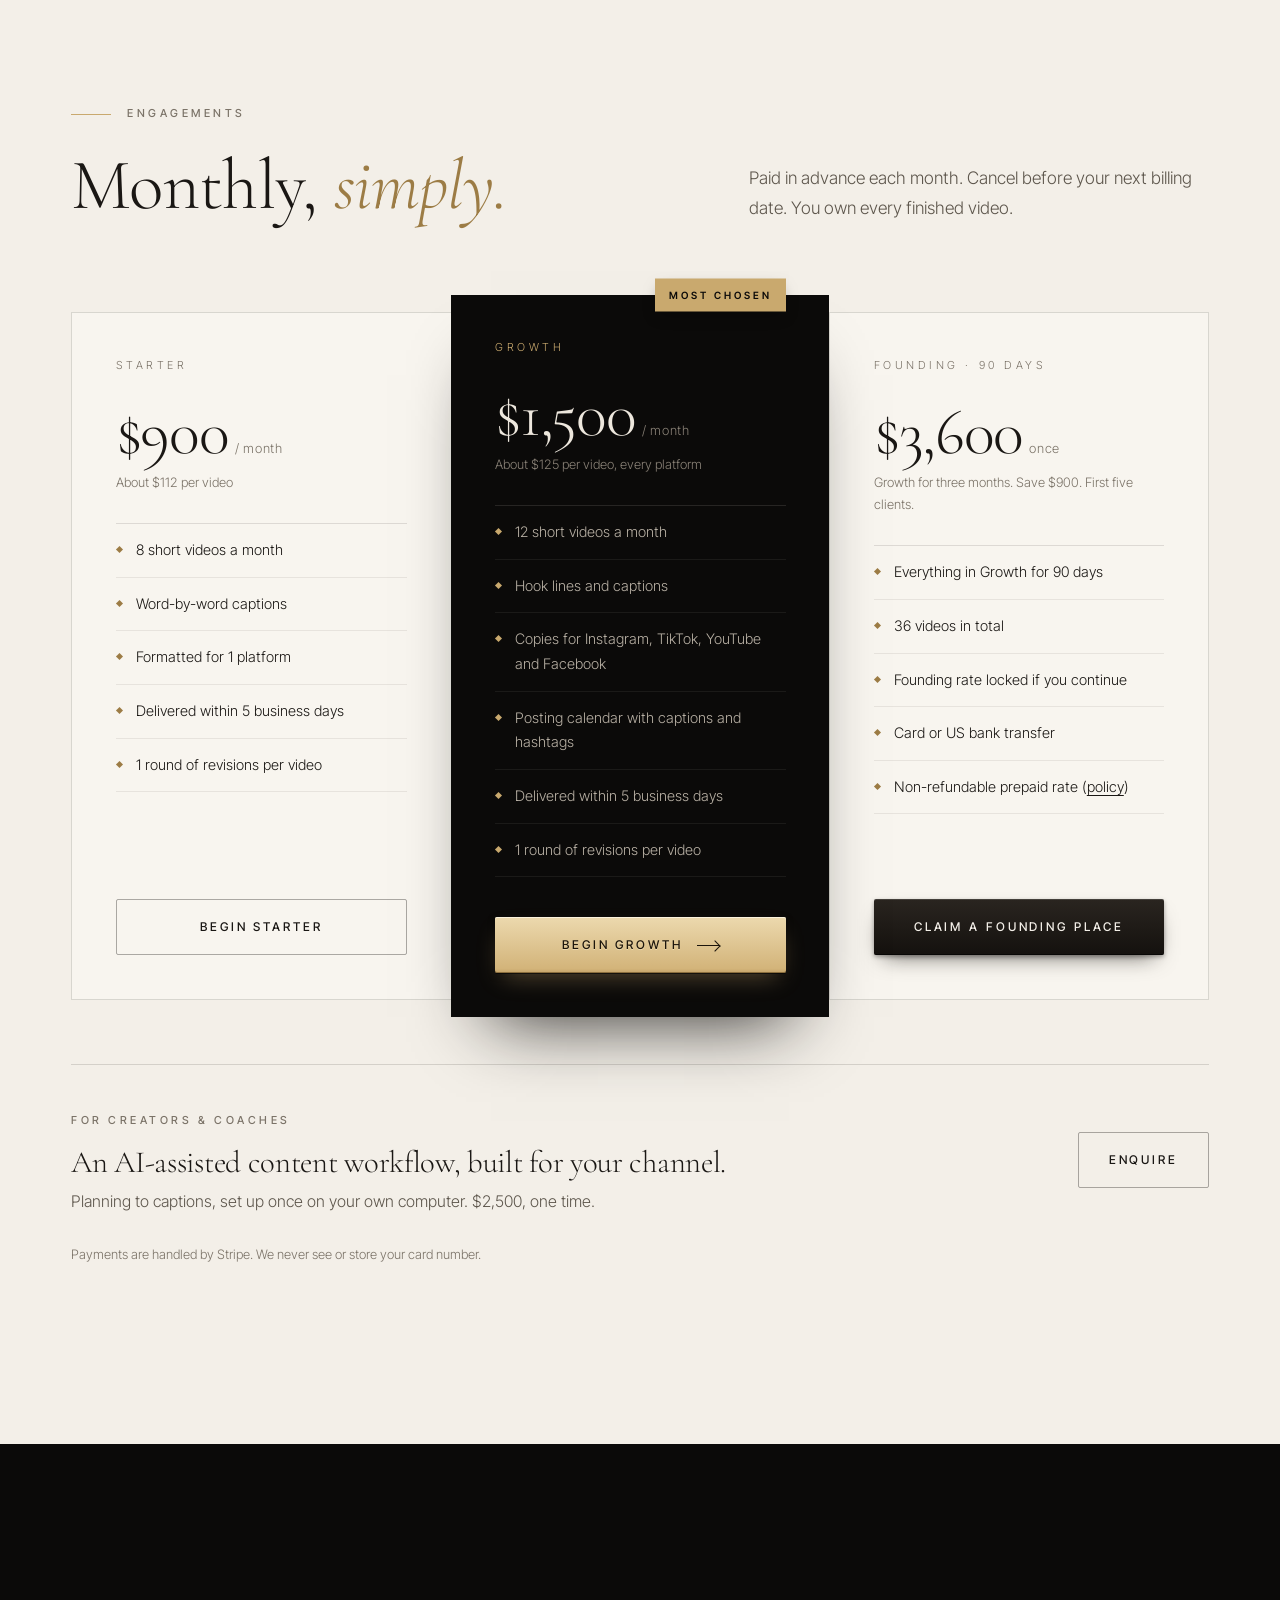
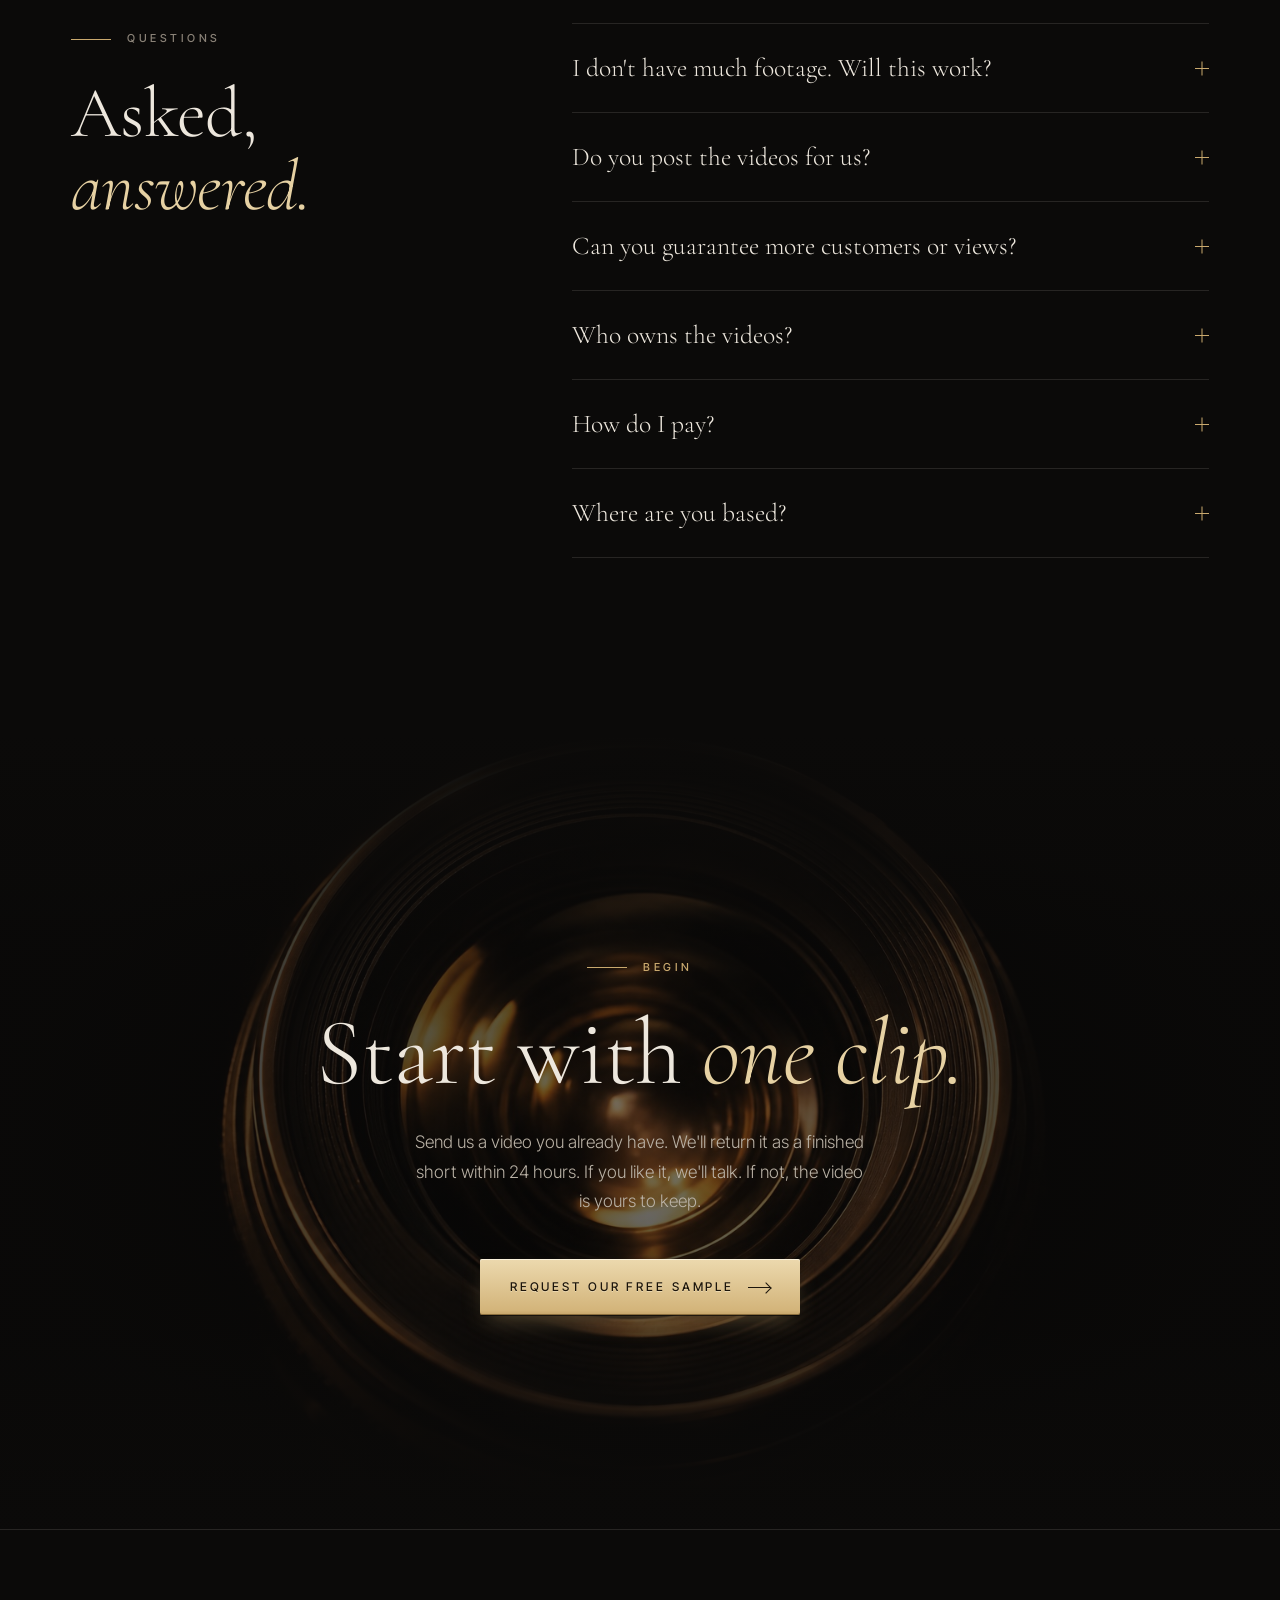
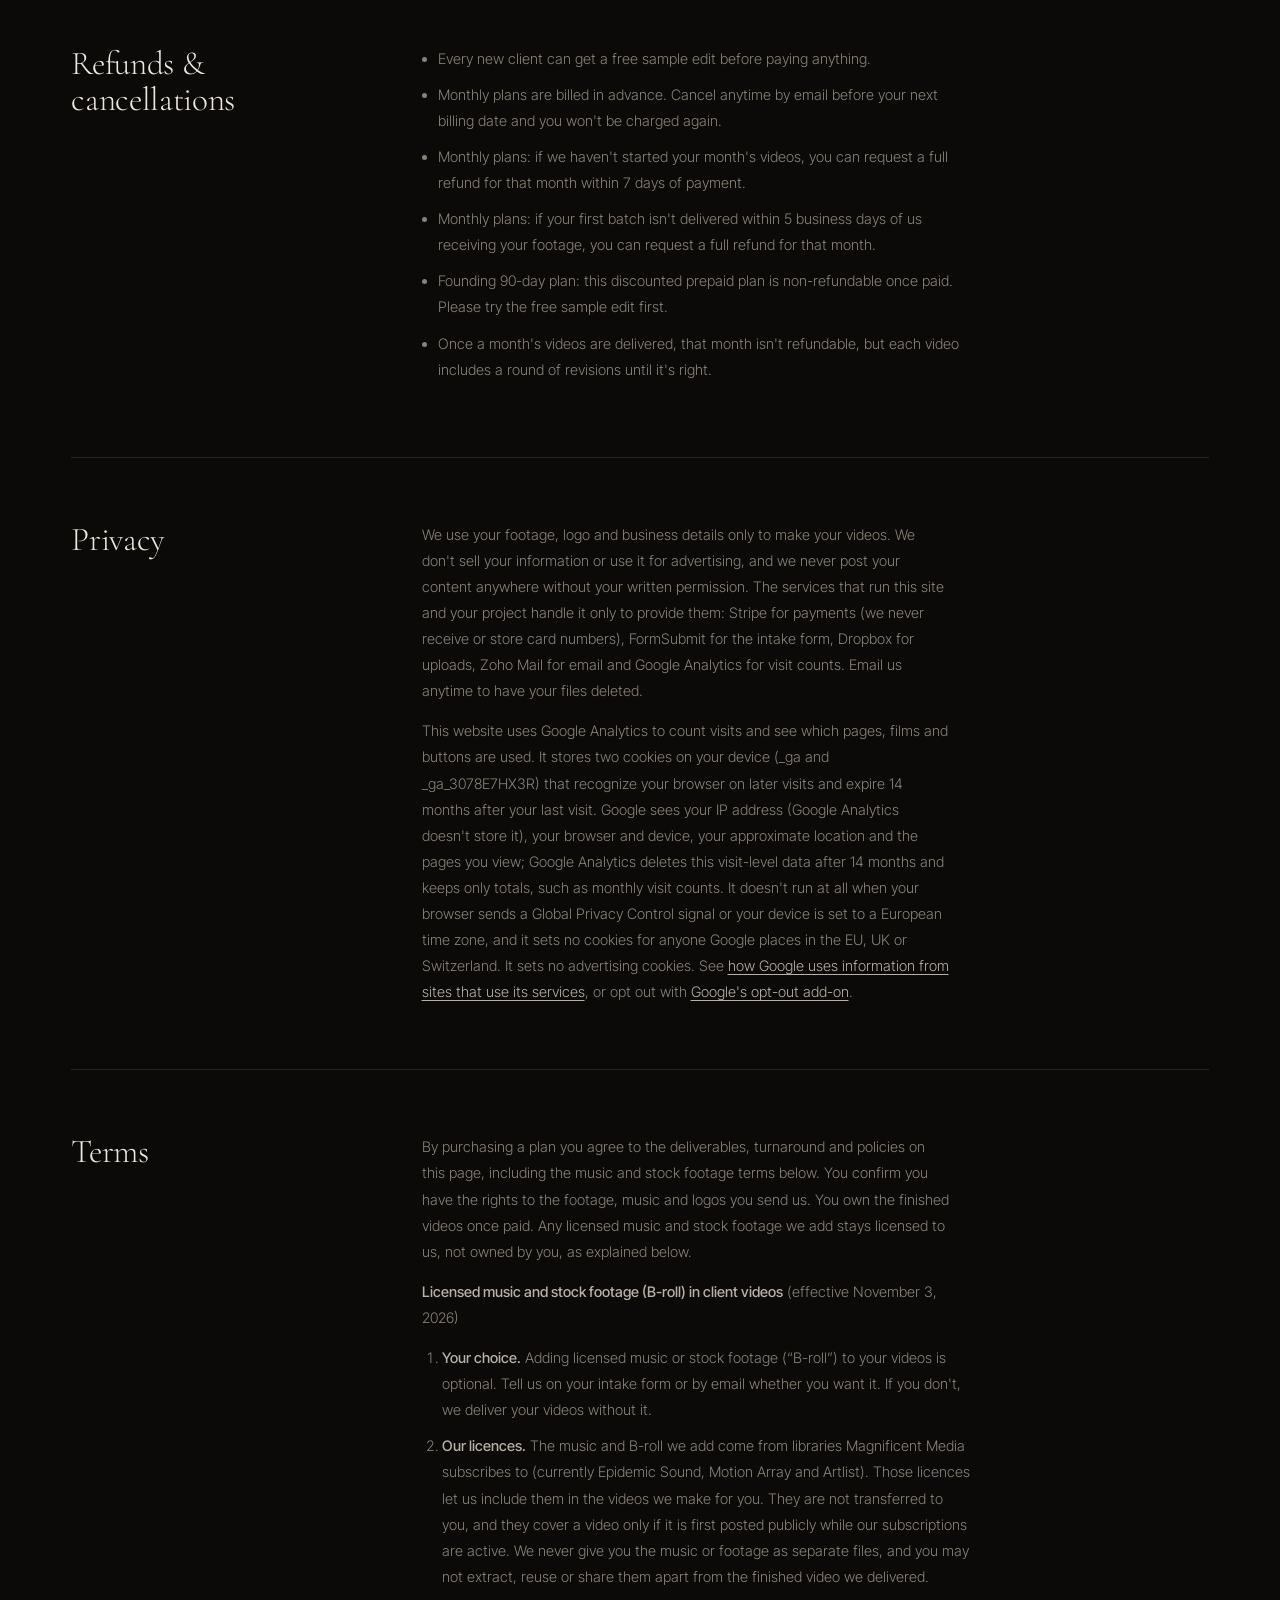
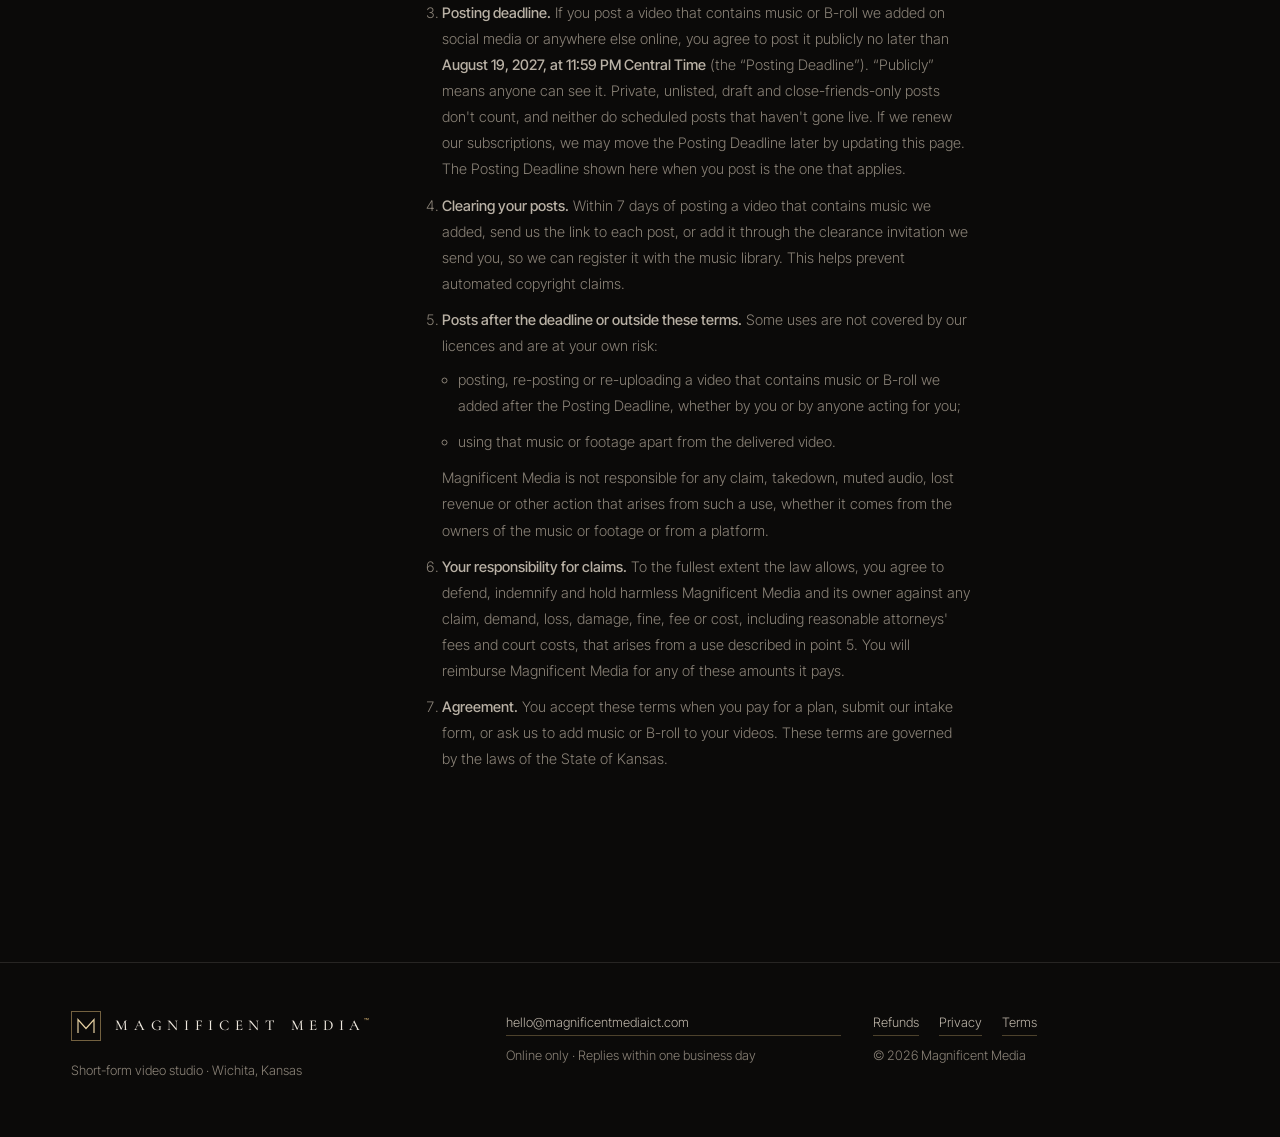
==== commit 7428e0db: "Client terms for licensed music and B-roll; intake choice and agree box Co-Authored-By: Claude Opus " ====
--- a/index.html
+++ b/index.html
@@ -3,7 +3,7 @@
 <head>
 <meta charset="utf-8">
 <meta name="viewport" content="width=device-width, initial-scale=1">
-<script src="/assets/analytics.js?v=2" async></script>
+<script src="/assets/analytics.js?v=3" async></script>
 <title>Magnificent Media | Short-form film for local businesses</title>
 <meta name="description" content="Magnificent Media composes the clips already on your phone into captioned Reels, TikToks and Shorts every month. A done-for-you short-form video studio in Wichita, Kansas.">
 <meta property="og:title" content="Magnificent Media">
@@ -135,7 +135,10 @@
   .policy-grid p, .policy-grid li { color: var(--stone); font-size: 14.5px; line-height: 1.8; max-width: 66ch; }
   .policy-grid p + p { margin-top: 14px; }
   .policy-grid p a { color: var(--ivory-dim); text-decoration: underline; text-underline-offset: 3px; }
-  .policy-grid ul { margin: 0; padding-left: 16px; }
+  .policy-grid ul, .policy-grid ol { margin: 0; padding-left: 16px; }
+  .policy-grid ol { margin-top: 14px; padding-left: 20px; }
+  .policy-grid li ul { margin-top: 8px; }
+  .policy-grid strong { color: var(--ivory-dim); font-weight: 500; }
   .policy-grid li { margin-bottom: 10px; }
 
   @media (prefers-reduced-motion: reduce) { .hero-media img, .scroll-cue { animation: none; } }
@@ -424,7 +427,24 @@
       </div>
       <div id="terms">
         <h3>Terms</h3>
-        <p>By purchasing a plan you agree to the deliverables, turnaround and policies on this page. You confirm you have the rights to the footage, music and logos you send us. You own the finished videos once paid.</p>
+        <div class="policy-body">
+          <p>By purchasing a plan you agree to the deliverables, turnaround and policies on this page, including the music and stock footage terms below. You confirm you have the rights to the footage, music and logos you send us. You own the finished videos once paid. Any licensed music and stock footage we add stays licensed to us, not owned by you, as explained below.</p>
+          <p id="music-terms"><strong>Licensed music and stock footage (B-roll) in client videos</strong> (effective November 3, 2026)</p>
+          <ol>
+            <li><strong>Your choice.</strong> Adding licensed music or stock footage (&ldquo;B-roll&rdquo;) to your videos is optional. Tell us on your intake form or by email whether you want it. If you don't, we deliver your videos without it.</li>
+            <li><strong>Our licences.</strong> The music and B-roll we add come from libraries Magnificent Media subscribes to (currently Epidemic Sound, Motion Array and Artlist). Those licences let us include them in the videos we make for you. They are not transferred to you, and they cover a video only if it is first posted publicly while our subscriptions are active. We never give you the music or footage as separate files, and you may not extract, reuse or share them apart from the finished video we delivered.</li>
+            <li><strong>Posting deadline.</strong> If you post a video that contains music or B-roll we added on social media or anywhere else online, you agree to post it publicly no later than <strong>August 19, 2027, at 11:59 PM Central Time</strong> (the &ldquo;Posting Deadline&rdquo;). &ldquo;Publicly&rdquo; means anyone can see it. Private, unlisted, draft and close-friends-only posts don't count, and neither do scheduled posts that haven't gone live. If we renew our subscriptions, we may move the Posting Deadline later by updating this page. The Posting Deadline shown here when you post is the one that applies.</li>
+            <li><strong>Clearing your posts.</strong> Within 7 days of posting a video that contains music we added, send us the link to each post, or add it through the clearance invitation we send you, so we can register it with the music library. This helps prevent automated copyright claims.</li>
+            <li><strong>Posts after the deadline or outside these terms.</strong> Some uses are not covered by our licences and are at your own risk:
+              <ul>
+                <li>posting, re-posting or re-uploading a video that contains music or B-roll we added after the Posting Deadline, whether by you or by anyone acting for you;</li>
+                <li>using that music or footage apart from the delivered video.</li>
+              </ul>
+              Magnificent Media is not responsible for any claim, takedown, muted audio, lost revenue or other action that arises from such a use, whether it comes from the owners of the music or footage or from a platform.</li>
+            <li><strong>Your responsibility for claims.</strong> To the fullest extent the law allows, you agree to defend, indemnify and hold harmless Magnificent Media and its owner against any claim, demand, loss, damage, fine, fee or cost, including reasonable attorneys' fees and court costs, that arises from a use described in point 5. You will reimburse Magnificent Media for any of these amounts it pays.</li>
+            <li><strong>Agreement.</strong> You accept these terms when you pay for a plan, submit our intake form, or ask us to add music or B-roll to your videos. These terms are governed by the laws of the State of Kansas.</li>
+          </ol>
+        </div>
       </div>
     </div>
   </section>
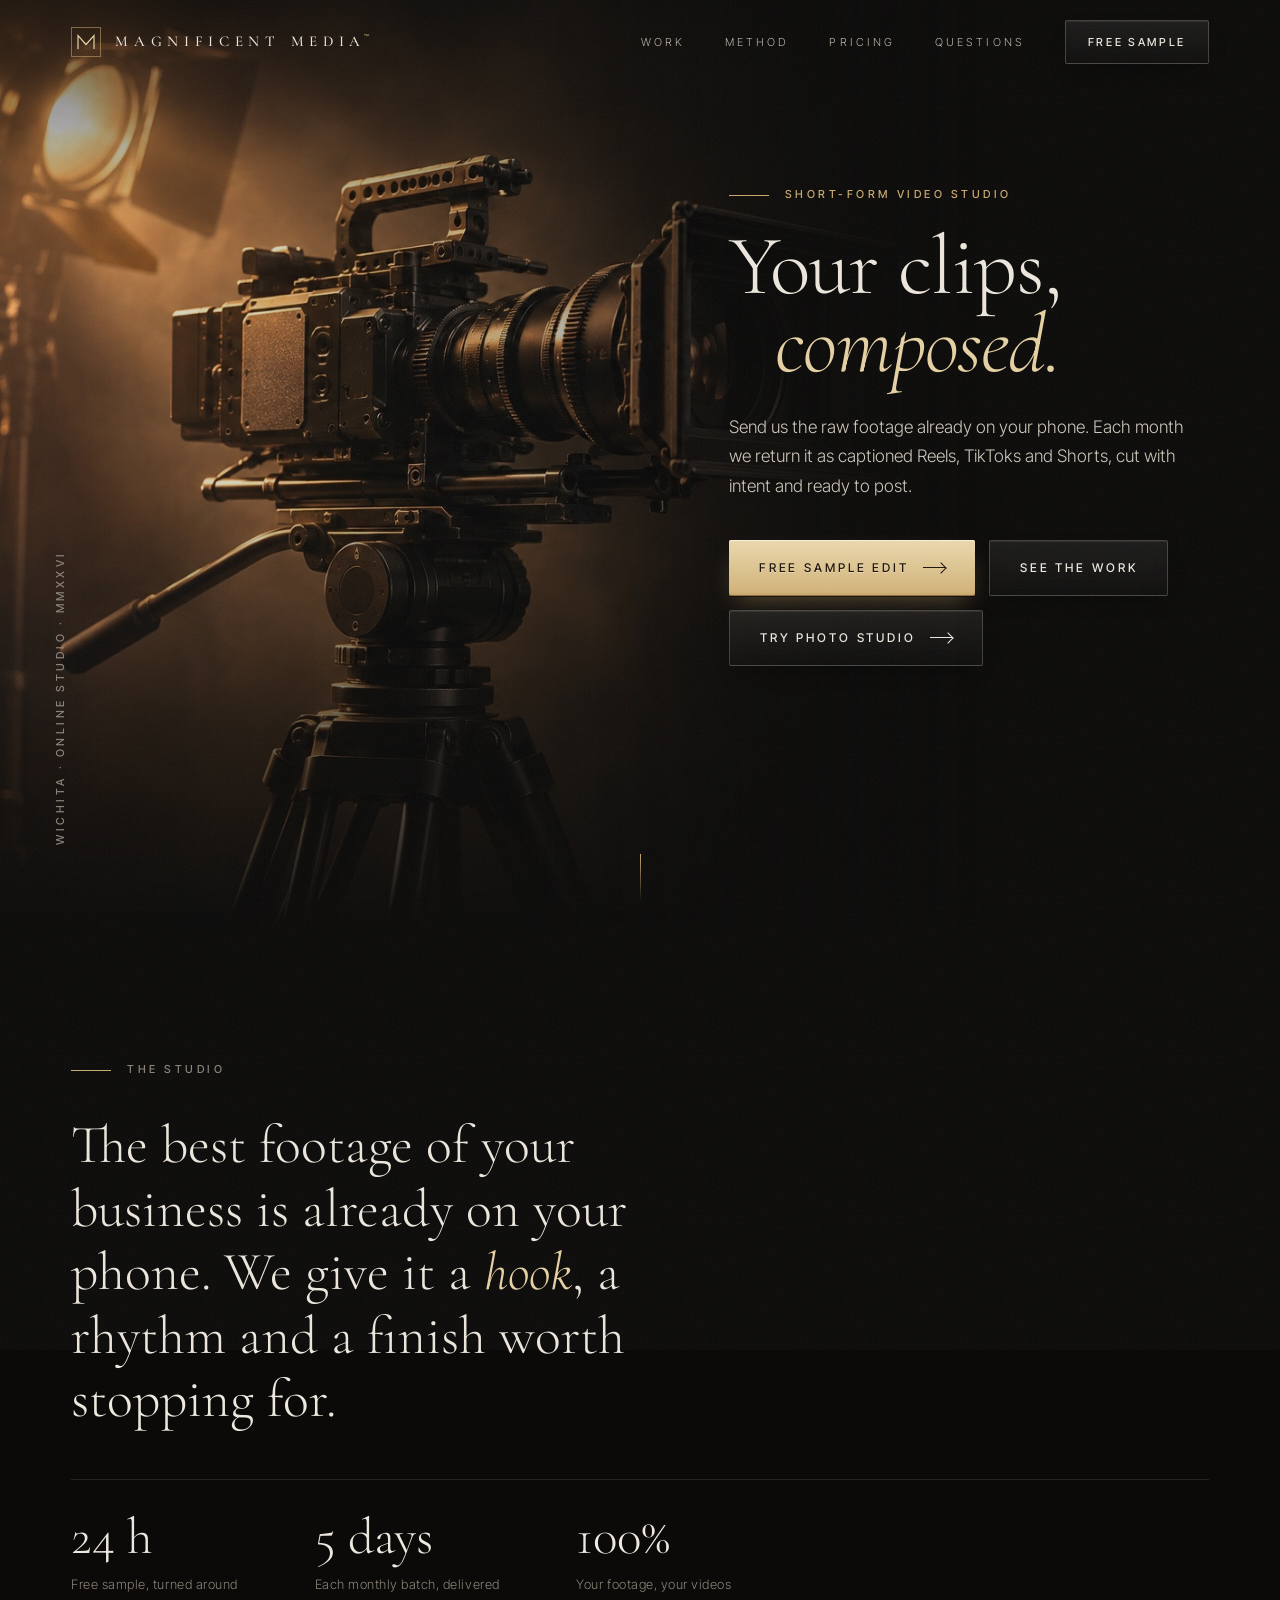
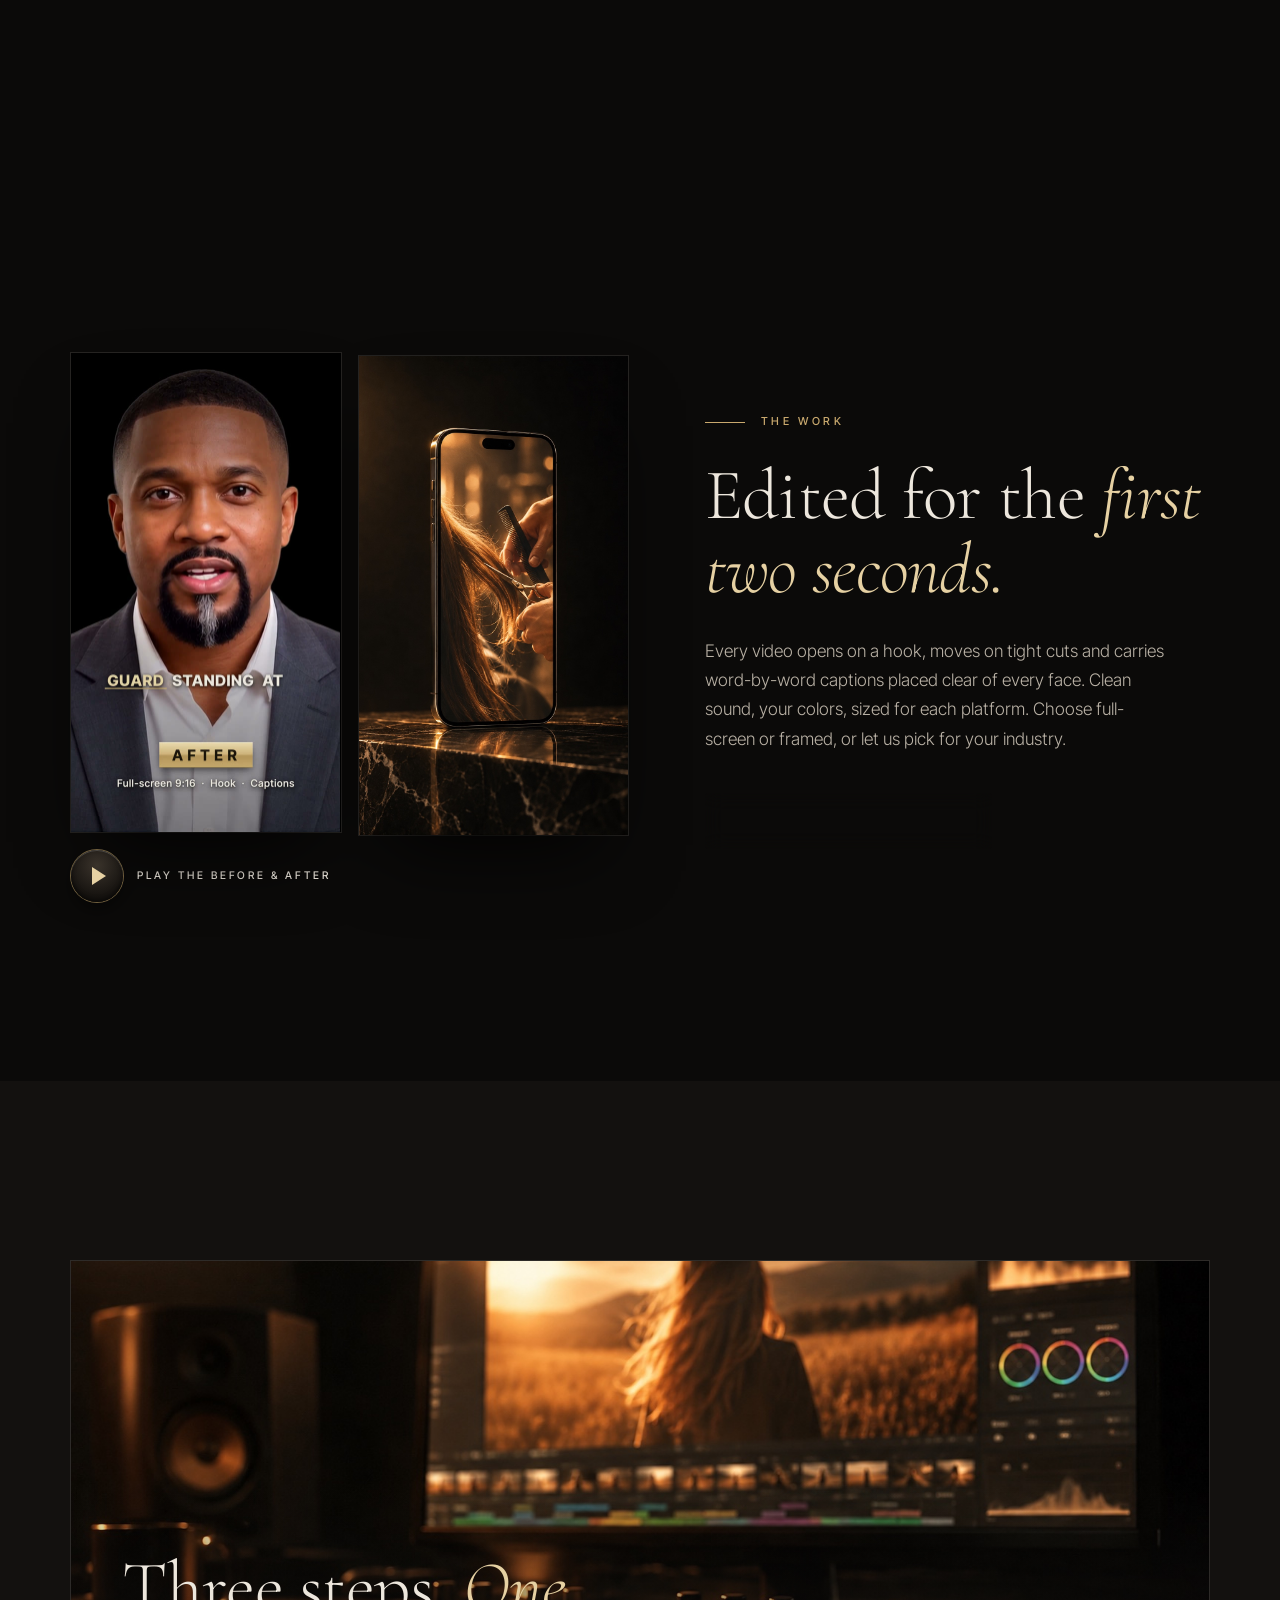
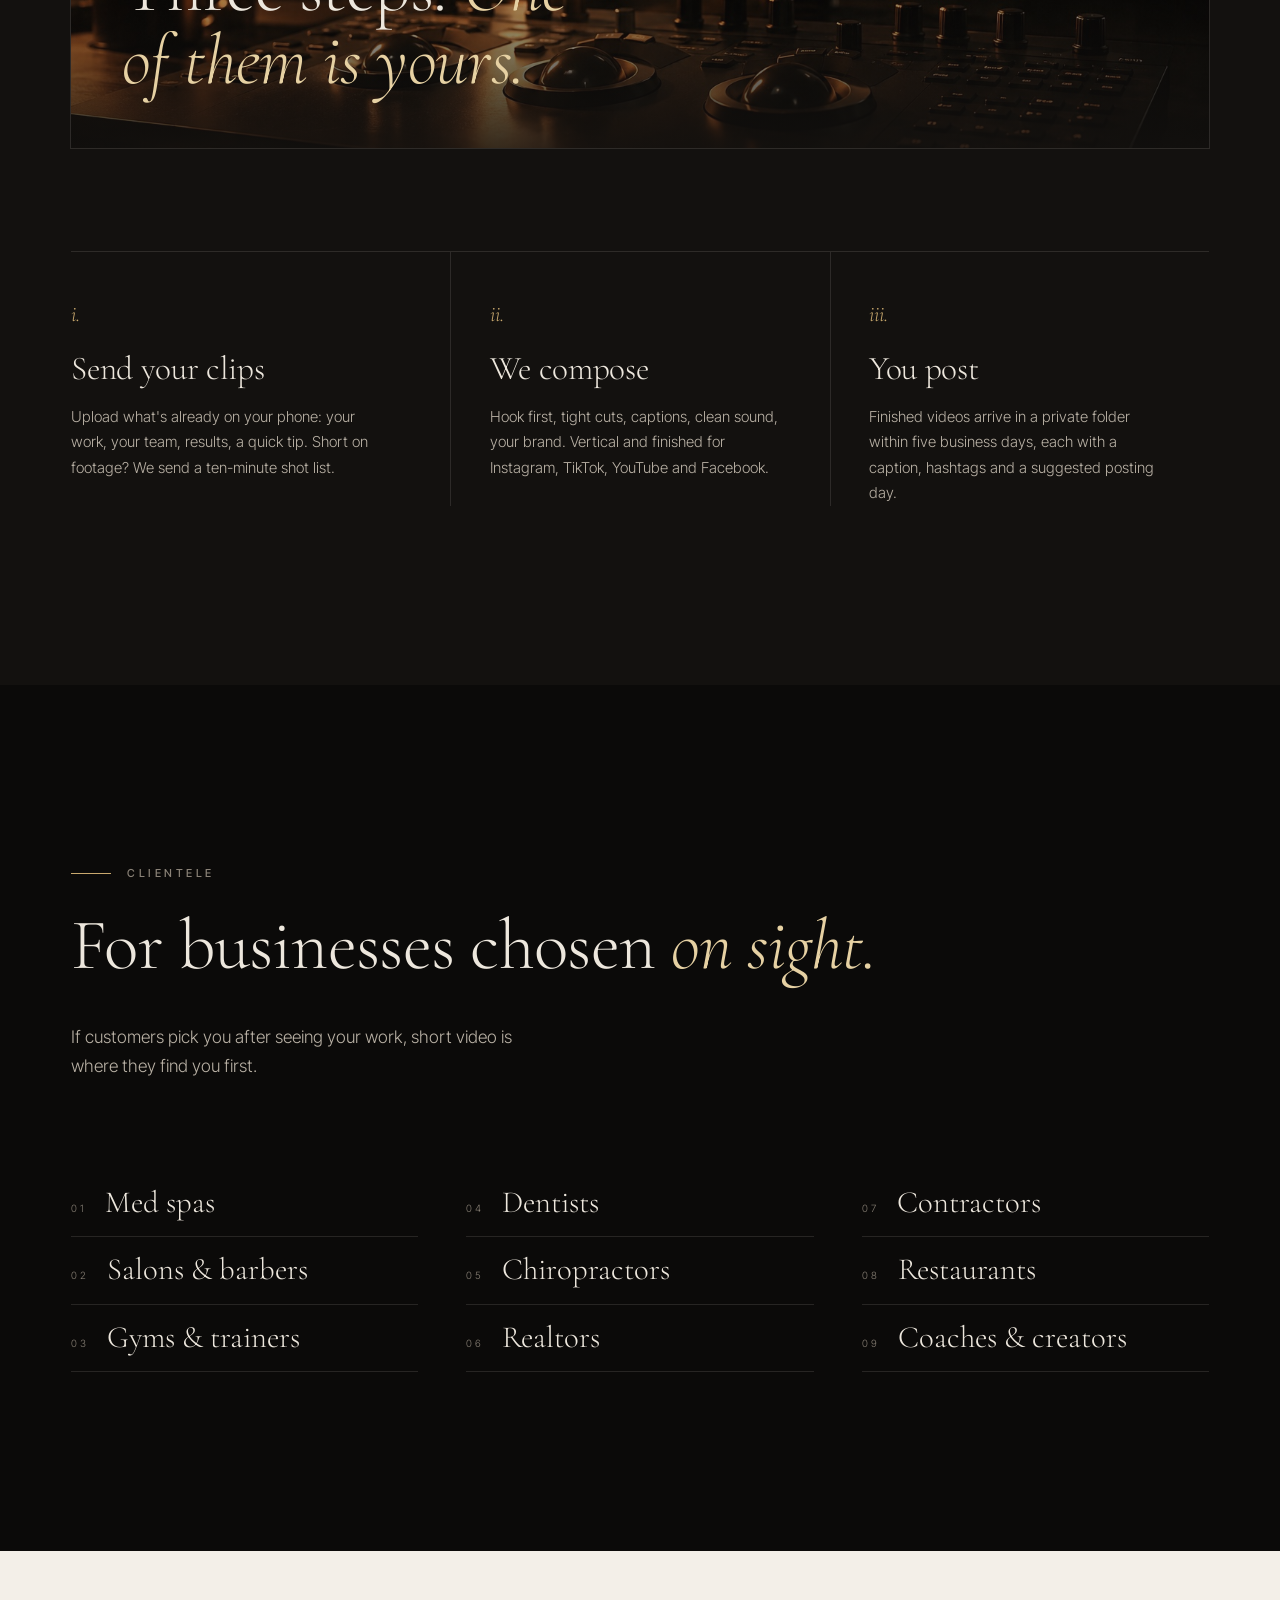
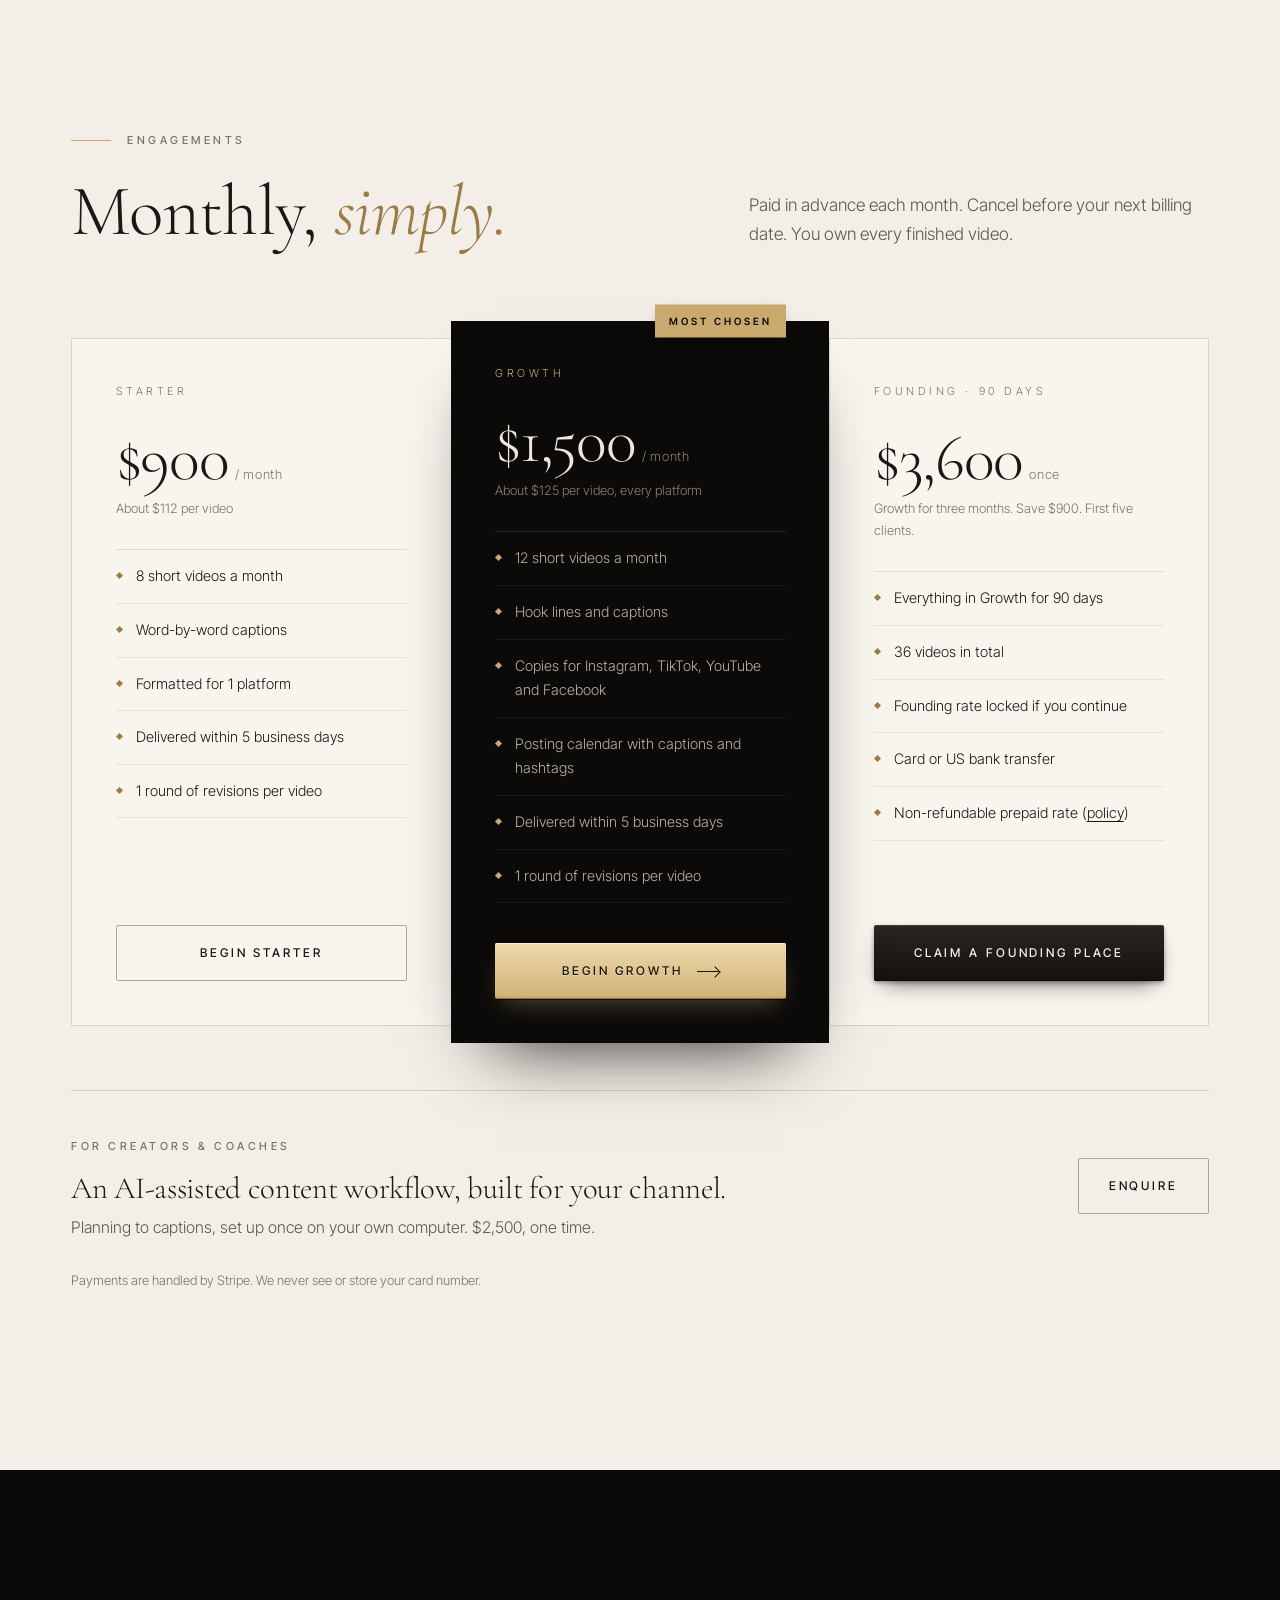
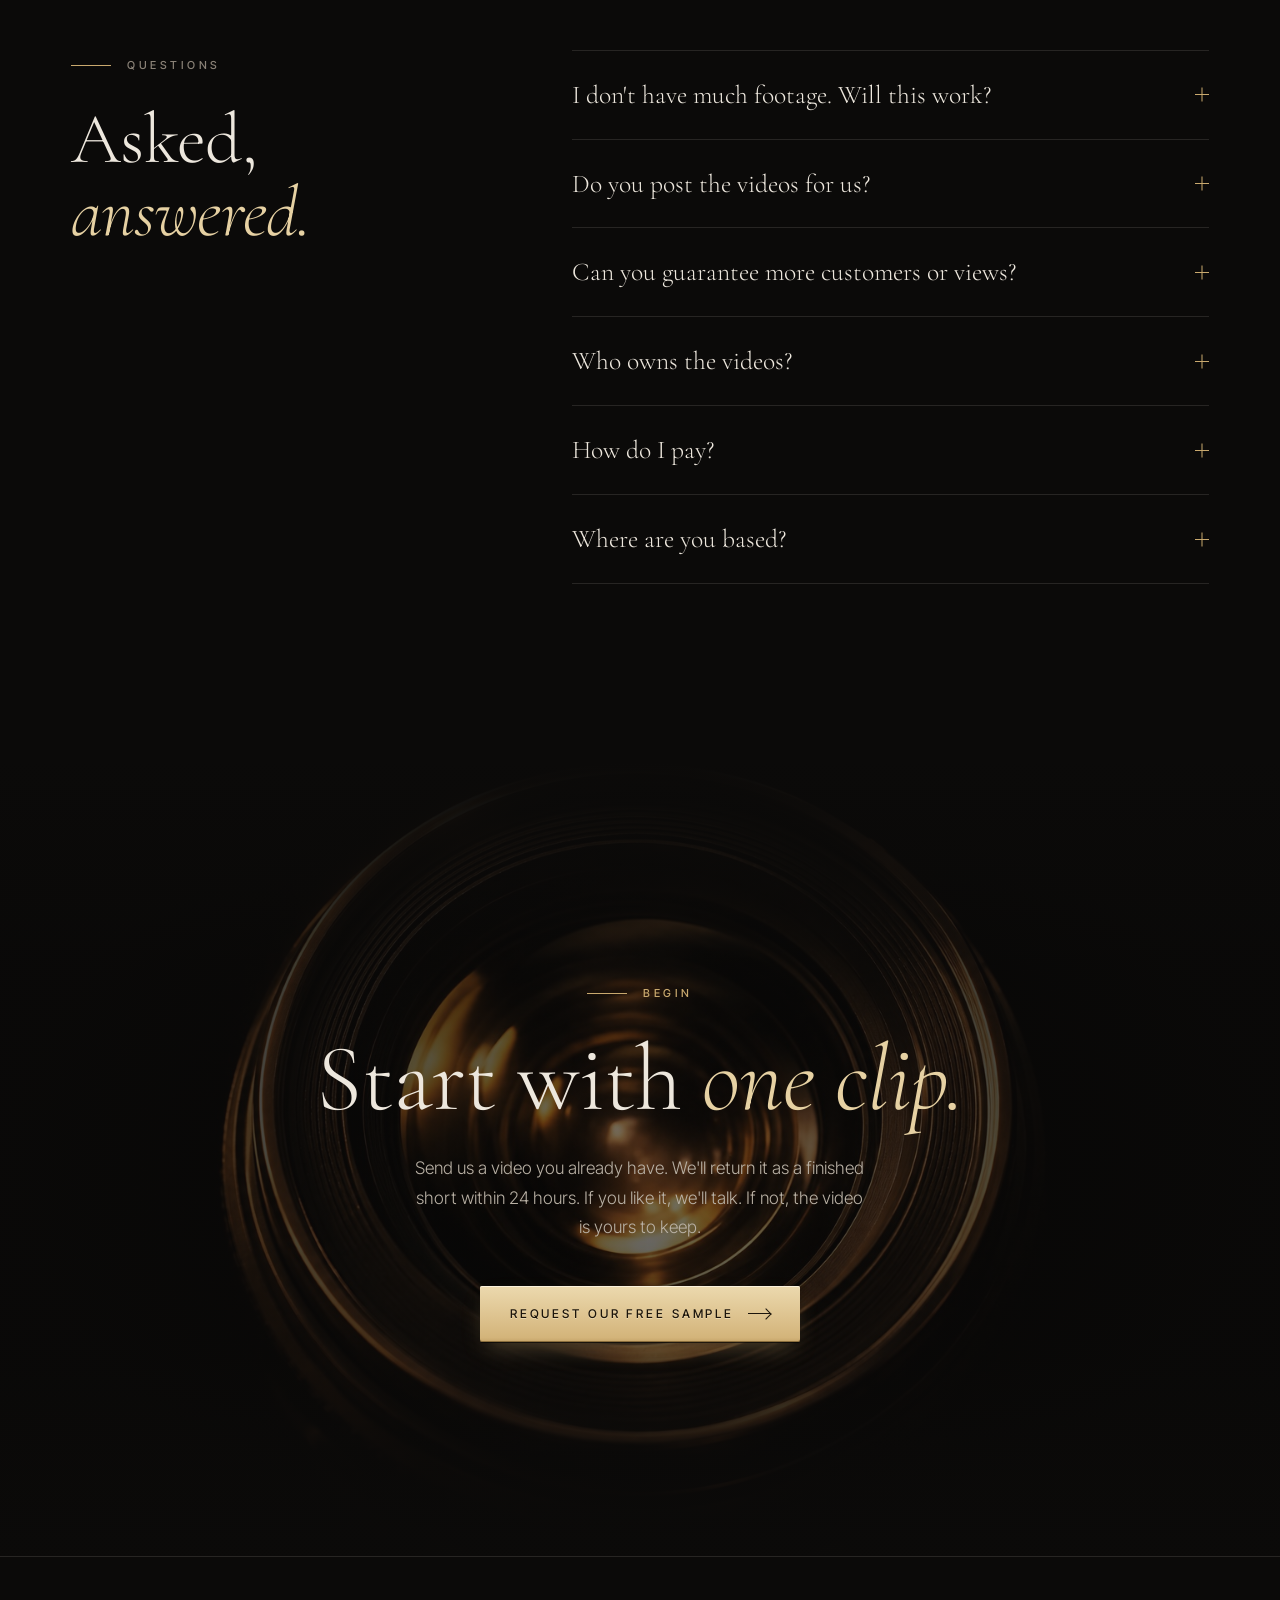
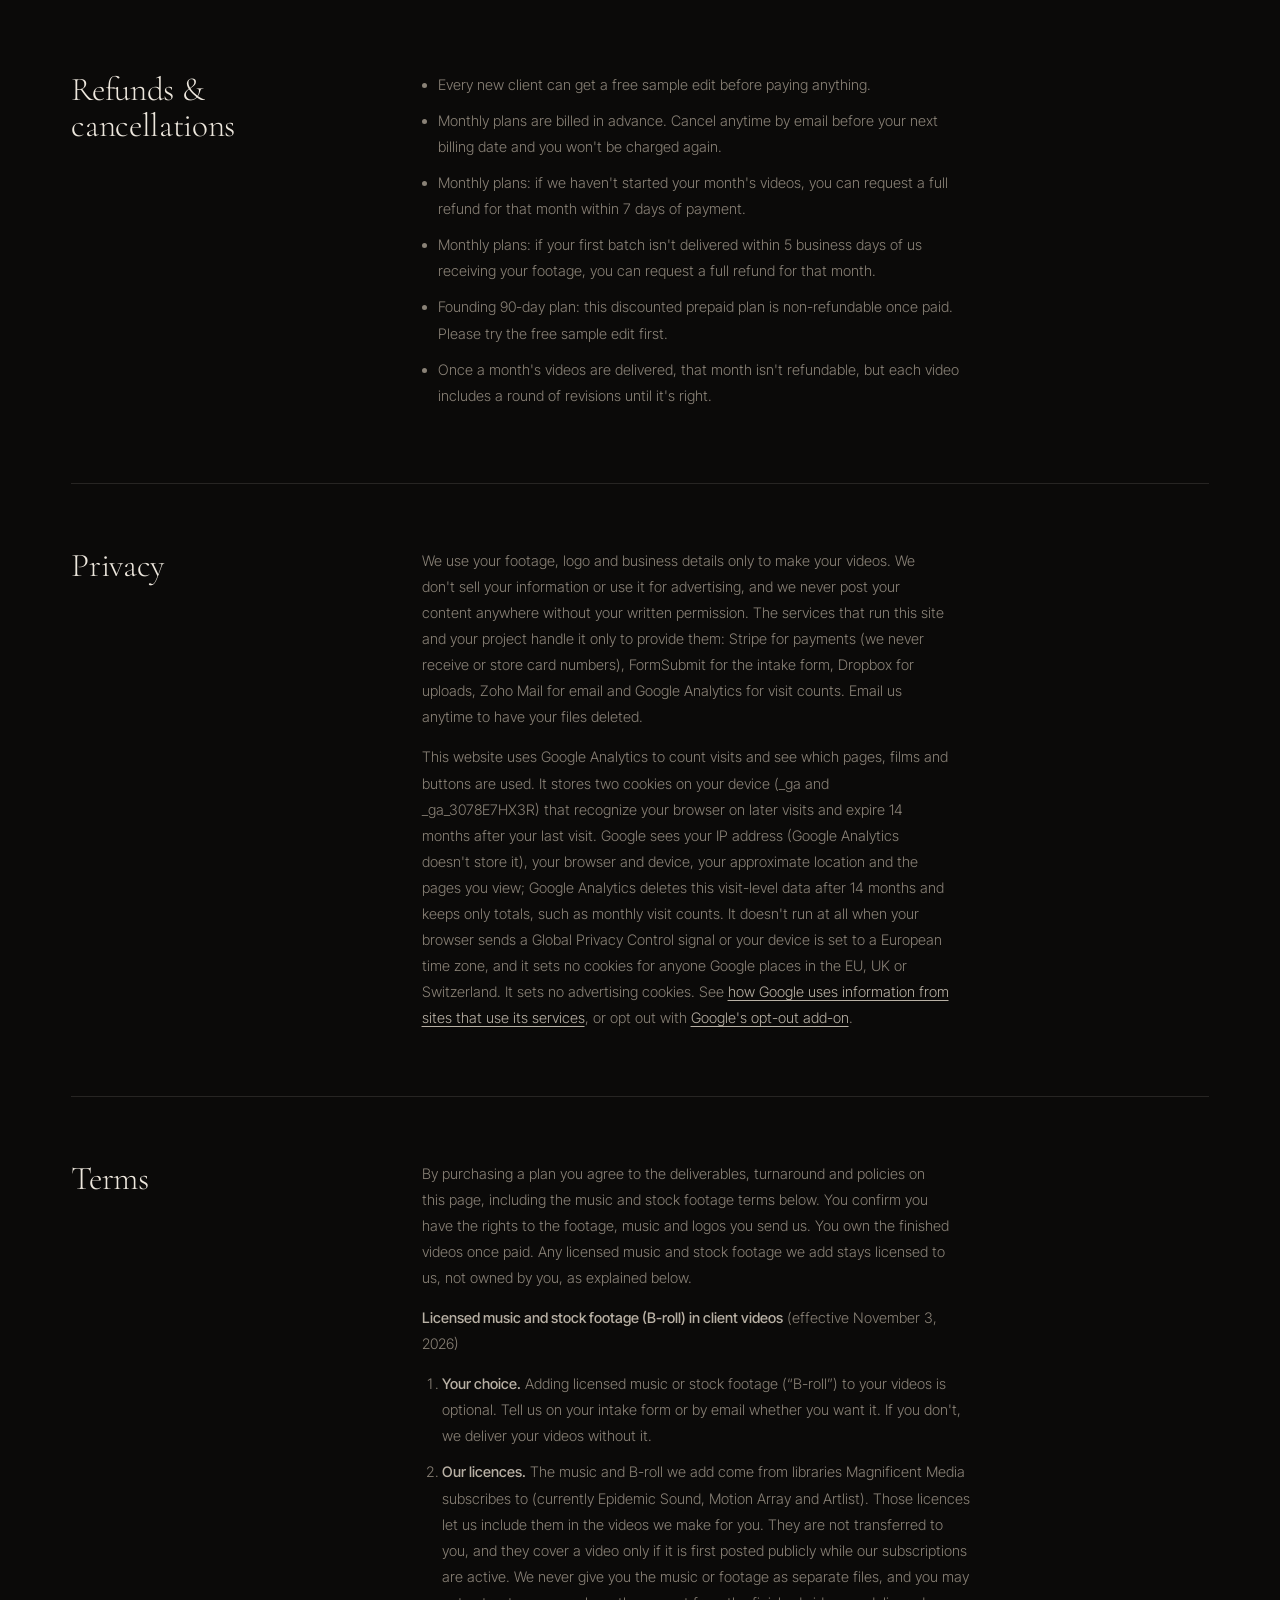
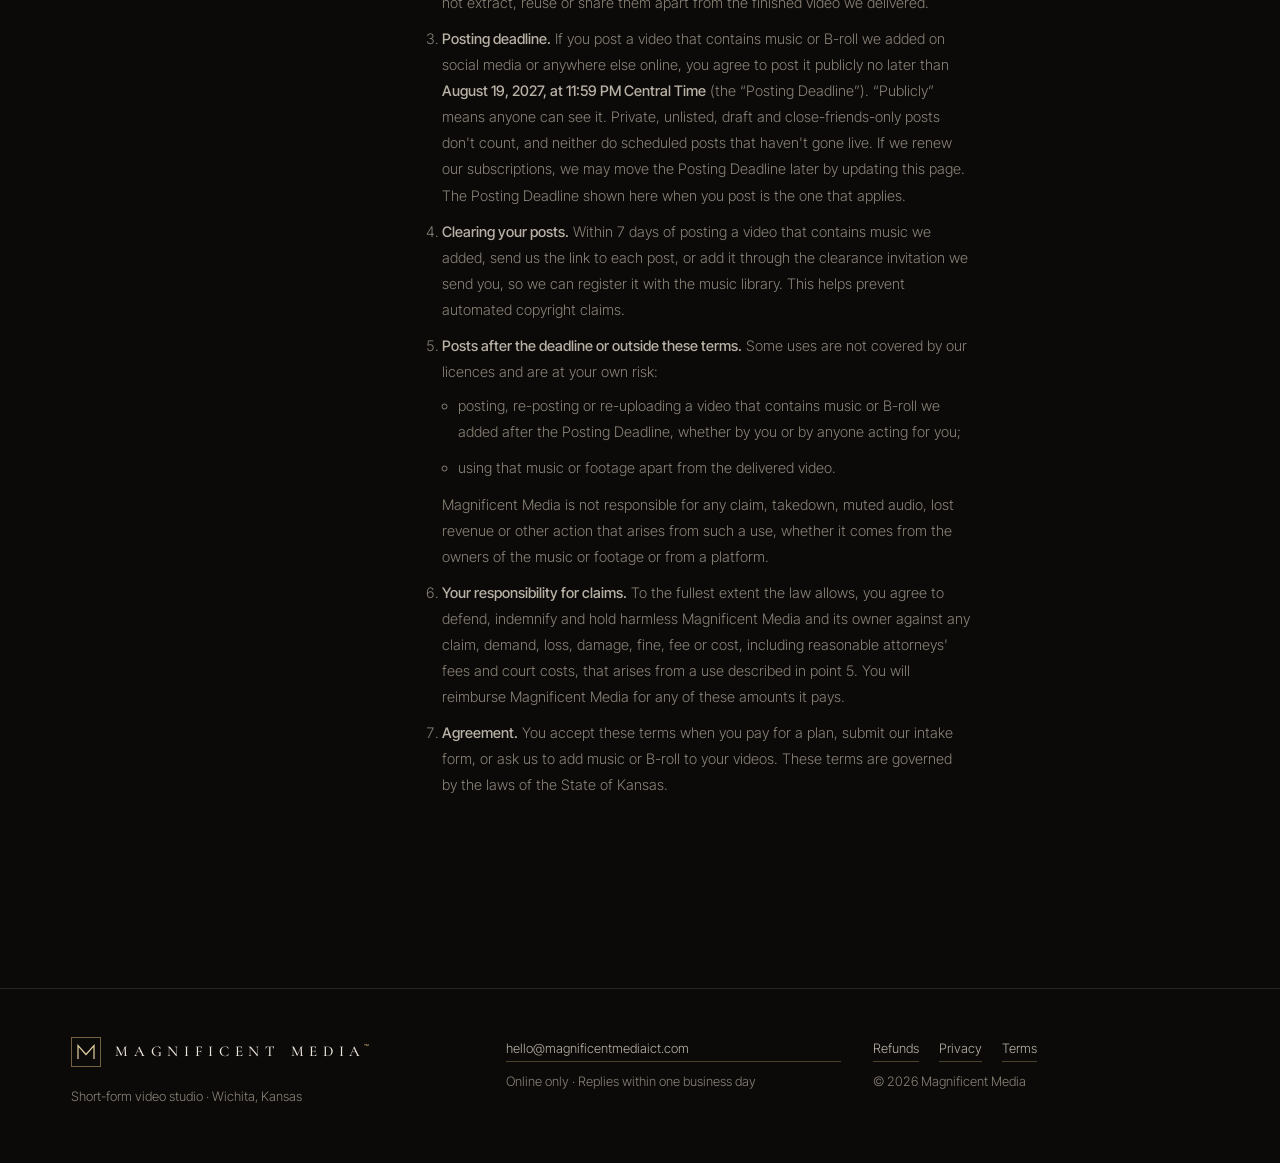
==== commit 07d6fe89: "Style B demo v3 (master's edit in the house look); Try Photo Studio button in the home hero; licence" ====
--- a/index.html
+++ b/index.html
@@ -36,6 +36,7 @@
   .hero h1 em { display: block; padding-left: .55em; }
   .hero .body-lg { margin-bottom: 40px; color: #cfc7bb; }
   .hero-ctas { display: flex; gap: 14px; flex-wrap: wrap; }
+  .hero-ctas-2 { margin-top: 14px; }
   .hero-meta { position: absolute; left: var(--gutter); bottom: clamp(56px, 9vh, 110px); display: flex; flex-direction: column; gap: 10px; }
   .hero-meta .label { writing-mode: vertical-rl; transform: rotate(180deg); }
   .scroll-cue { position: absolute; left: 50%; bottom: 24px; width: 1px; height: 48px; background: linear-gradient(var(--gold), transparent); animation: cue 2.4s ease-in-out infinite; }
@@ -206,6 +207,9 @@
           <a class="btn btn-gold" href="mailto:hello@magnificentmediaict.com?subject=Free%20sample%20edit&amp;body=Hi%2C%20I'd%20like%20a%20free%20sample%20edit.%20My%20business%20is%3A%20">Free sample edit <span class="arrow"></span></a>
           <a class="btn btn-glass" href="/demo/">See the work</a>
         </div>
+        <div class="hero-ctas hero-ctas-2">
+          <a class="btn btn-glass" href="/photo-studio/film/" data-ga-location="hero">Try Photo Studio <span class="arrow"></span></a>
+        </div>
       </div>
     </div>
     <span class="scroll-cue" aria-hidden="true"></span>
@@ -433,7 +437,7 @@
           <ol>
             <li><strong>Your choice.</strong> Adding licensed music or stock footage (&ldquo;B-roll&rdquo;) to your videos is optional. Tell us on your intake form or by email whether you want it. If you don't, we deliver your videos without it.</li>
             <li><strong>Our licences.</strong> The music and B-roll we add come from libraries Magnificent Media subscribes to (currently Epidemic Sound, Motion Array and Artlist). Those licences let us include them in the videos we make for you. They are not transferred to you, and they cover a video only if it is first posted publicly while our subscriptions are active. We never give you the music or footage as separate files, and you may not extract, reuse or share them apart from the finished video we delivered.</li>
-            <li><strong>Posting deadline.</strong> If you post a video that contains music or B-roll we added on social media or anywhere else online, you agree to post it publicly no later than <strong>August 19, 2027, at 11:59 PM Central Time</strong> (the &ldquo;Posting Deadline&rdquo;). &ldquo;Publicly&rdquo; means anyone can see it. Private, unlisted, draft and close-friends-only posts don't count, and neither do scheduled posts that haven't gone live. If we renew our subscriptions, we may move the Posting Deadline later by updating this page. The Posting Deadline shown here when you post is the one that applies.</li>
+            <li><strong>Posting deadline.</strong> If you post a video that contains music or B-roll we added on social media or anywhere else online, you agree to post it publicly no later than <strong id="posting-deadline">August 19, 2027, at 11:59 PM Central Time</strong> (the &ldquo;Posting Deadline&rdquo;). &ldquo;Publicly&rdquo; means anyone can see it. Private, unlisted, draft and close-friends-only posts don't count, and neither do scheduled posts that haven't gone live. If we renew our subscriptions, we may move the Posting Deadline later by updating this page. The Posting Deadline shown here when you post is the one that applies.</li>
             <li><strong>Clearing your posts.</strong> Within 7 days of posting a video that contains music we added, send us the link to each post, or add it through the clearance invitation we send you, so we can register it with the music library. This helps prevent automated copyright claims.</li>
             <li><strong>Posts after the deadline or outside these terms.</strong> Some uses are not covered by our licences and are at your own risk:
               <ul>
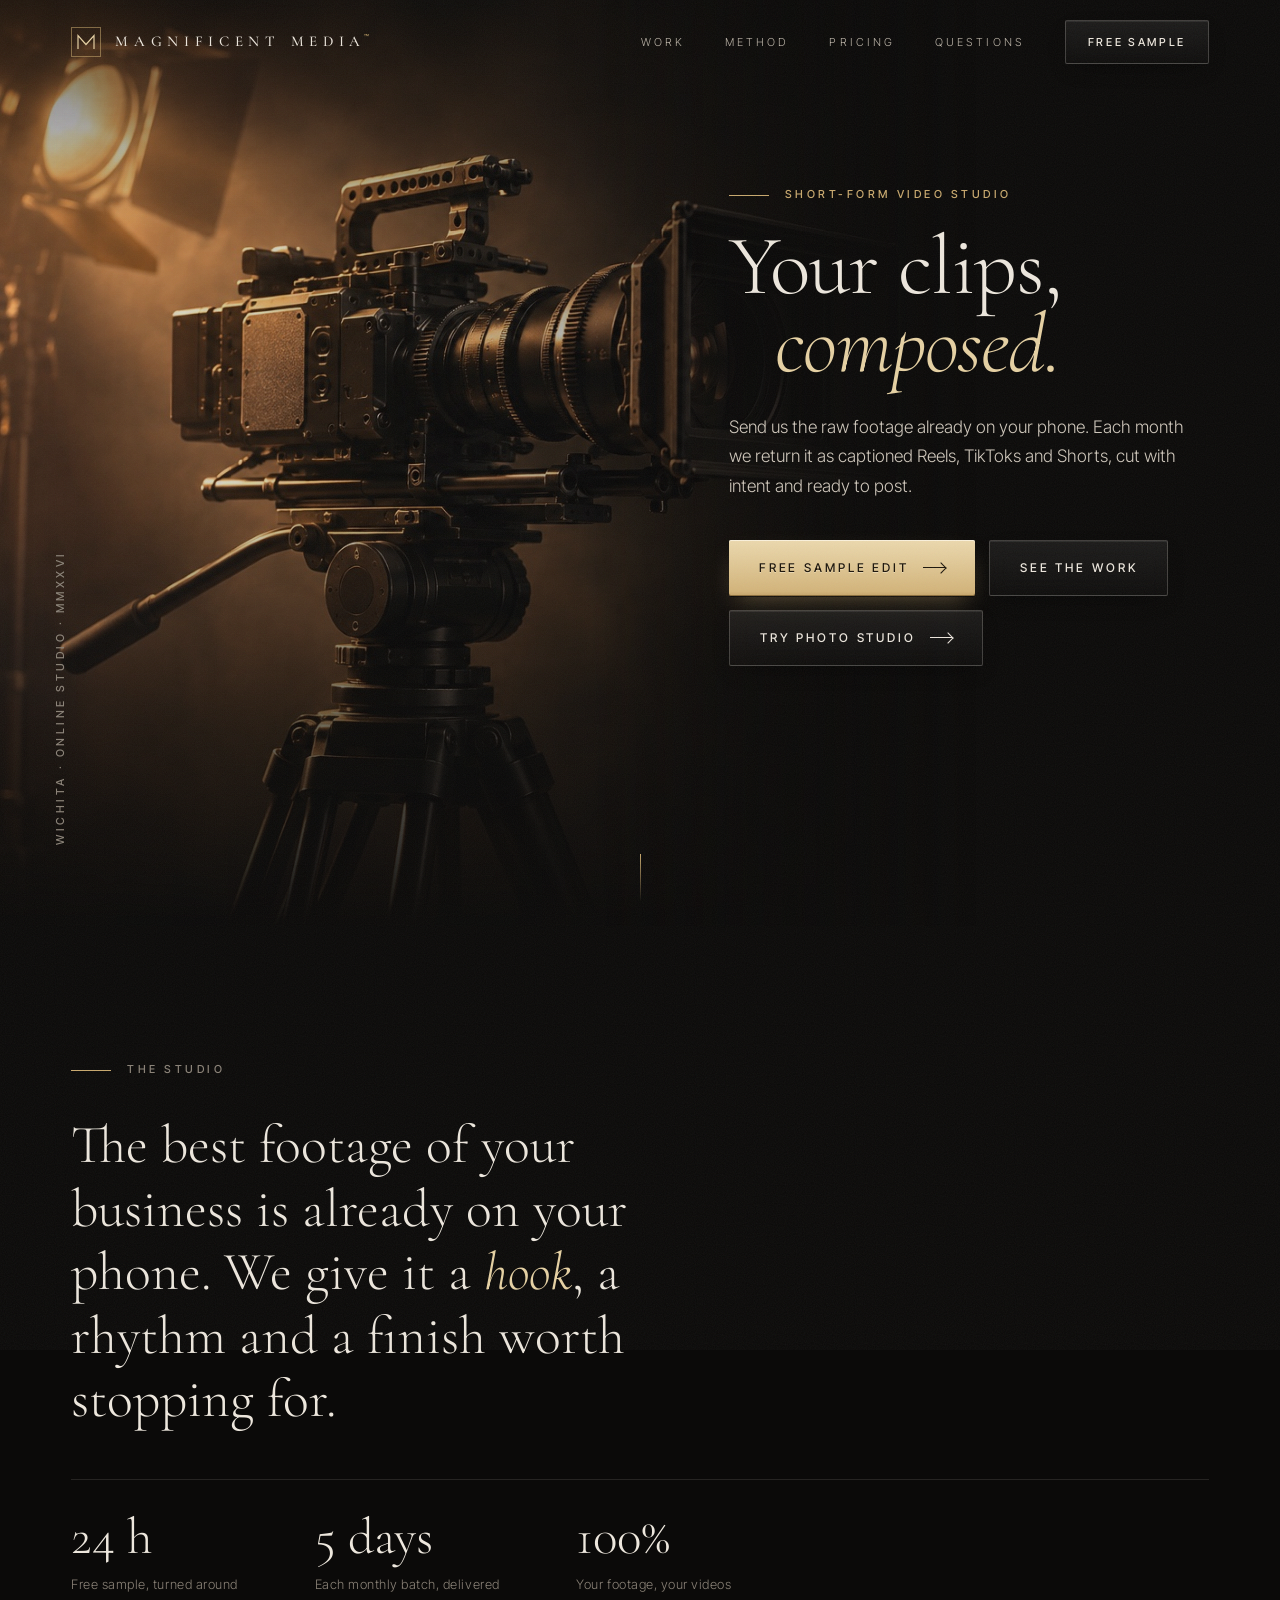
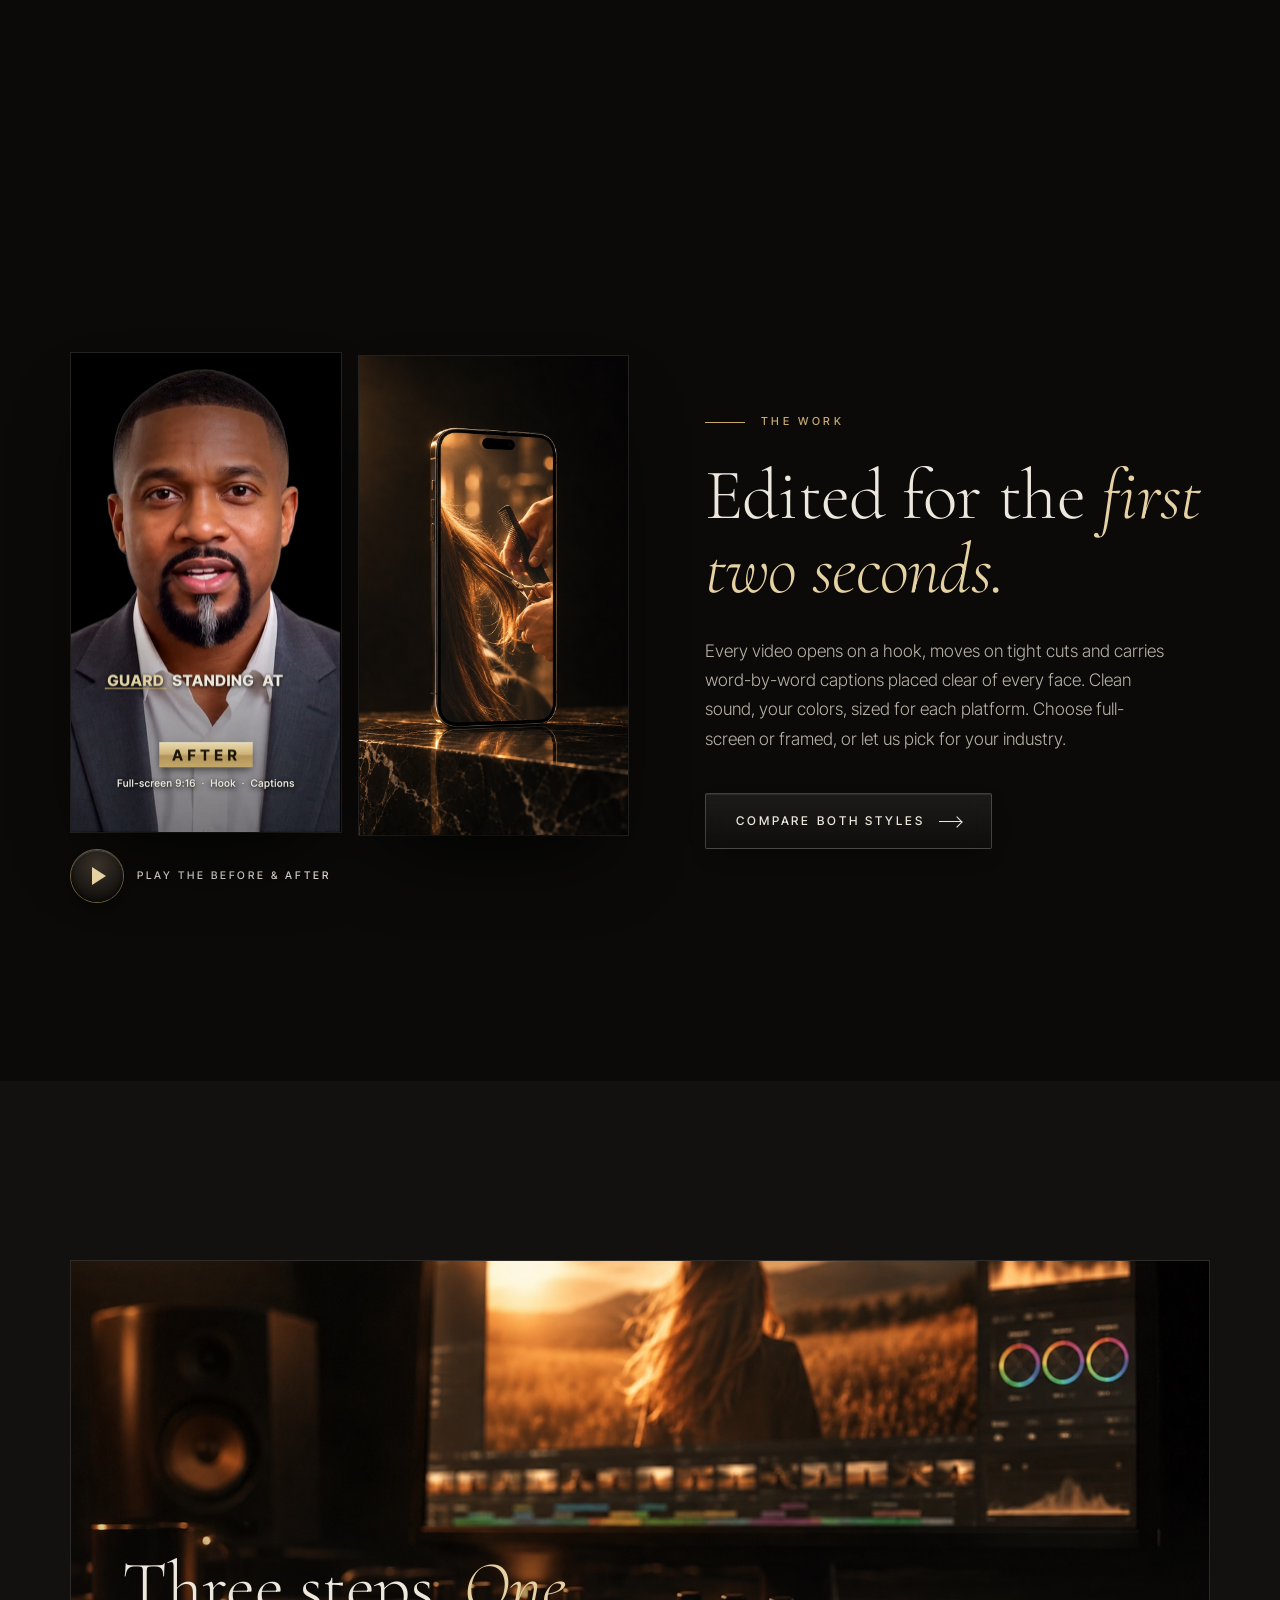
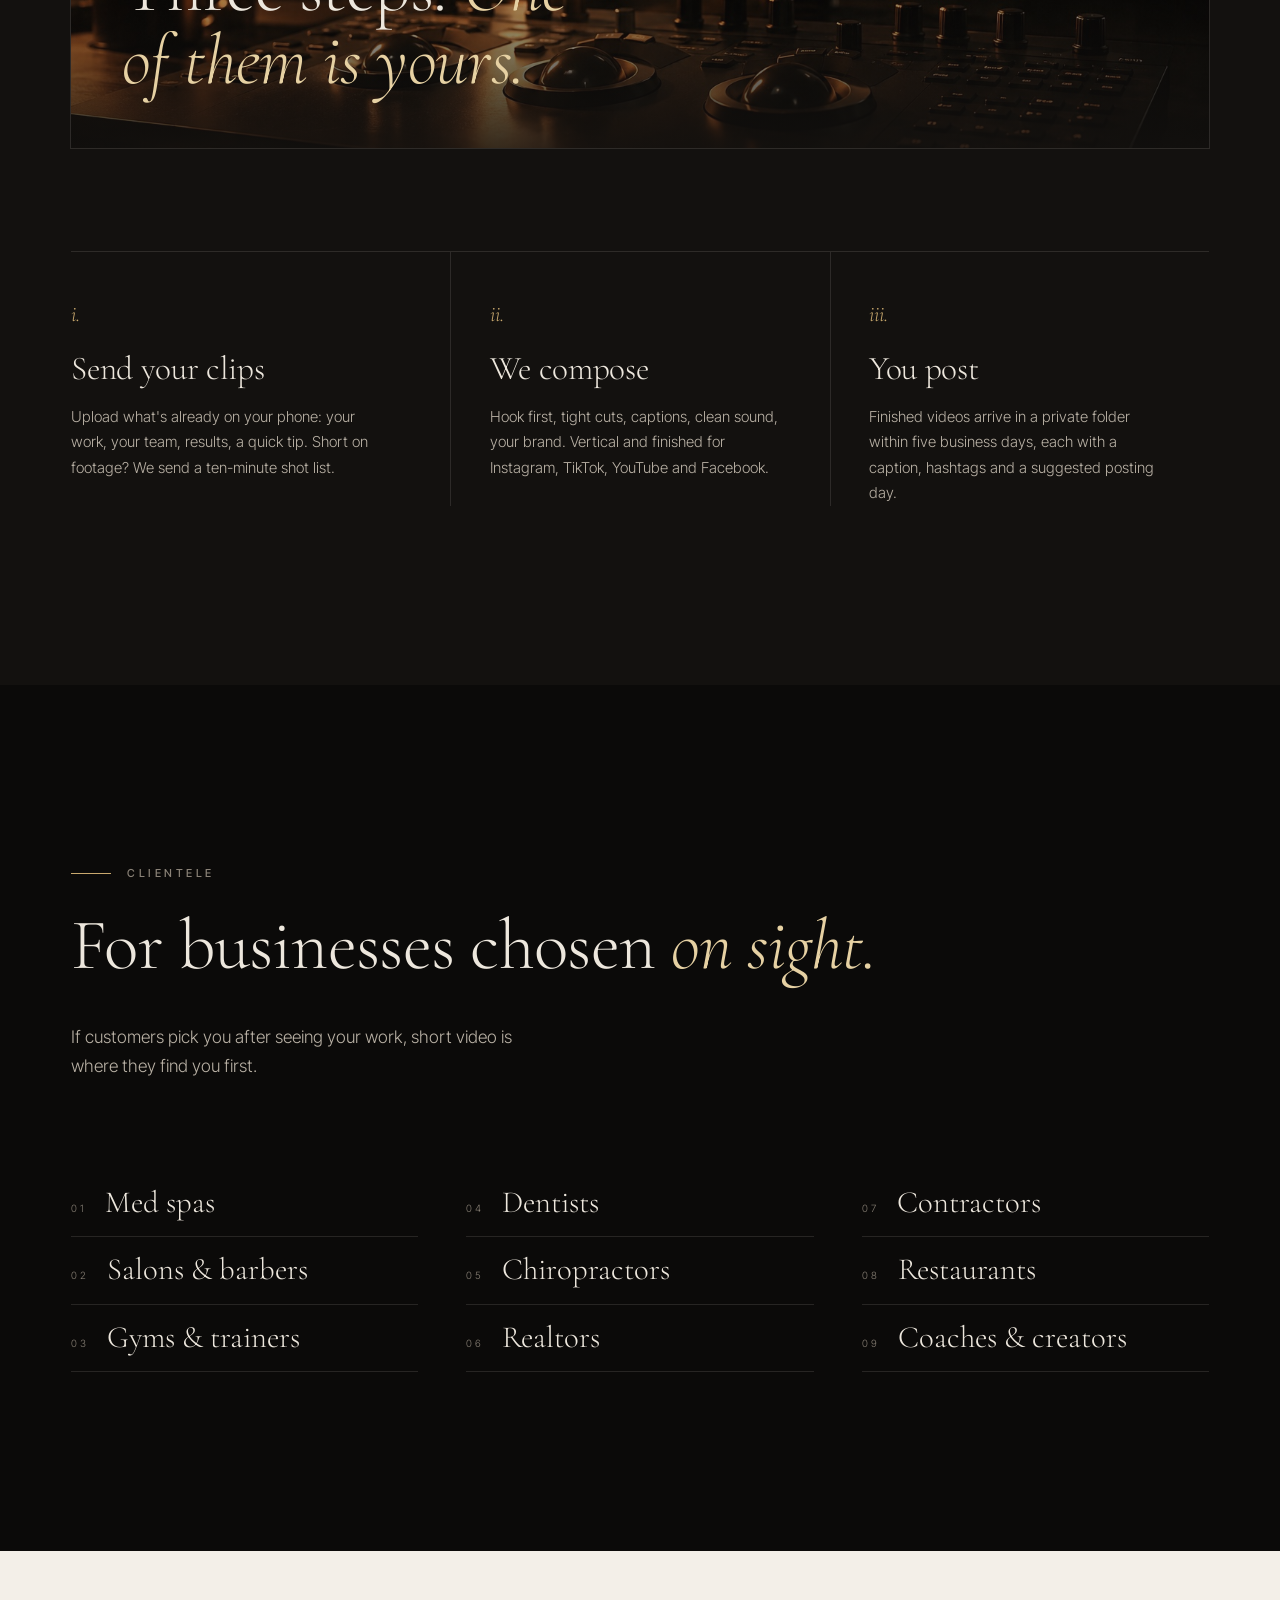
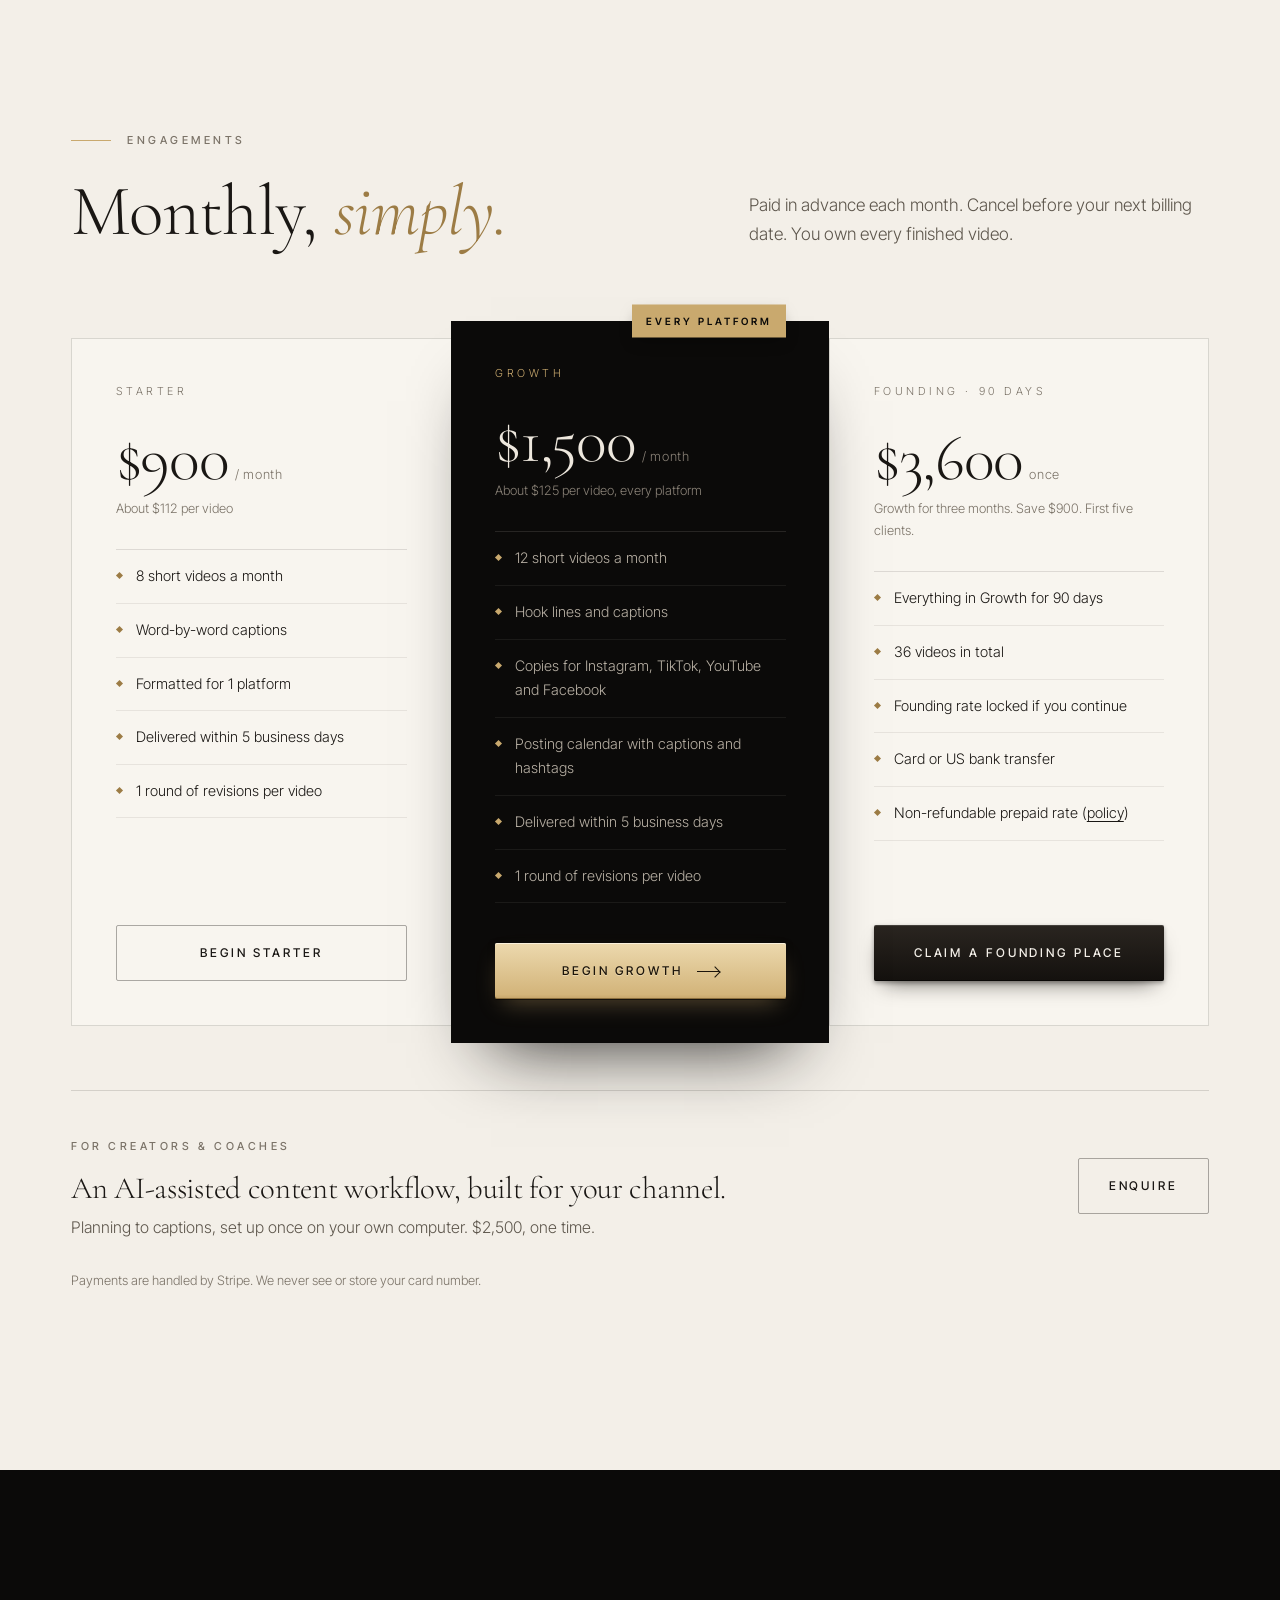
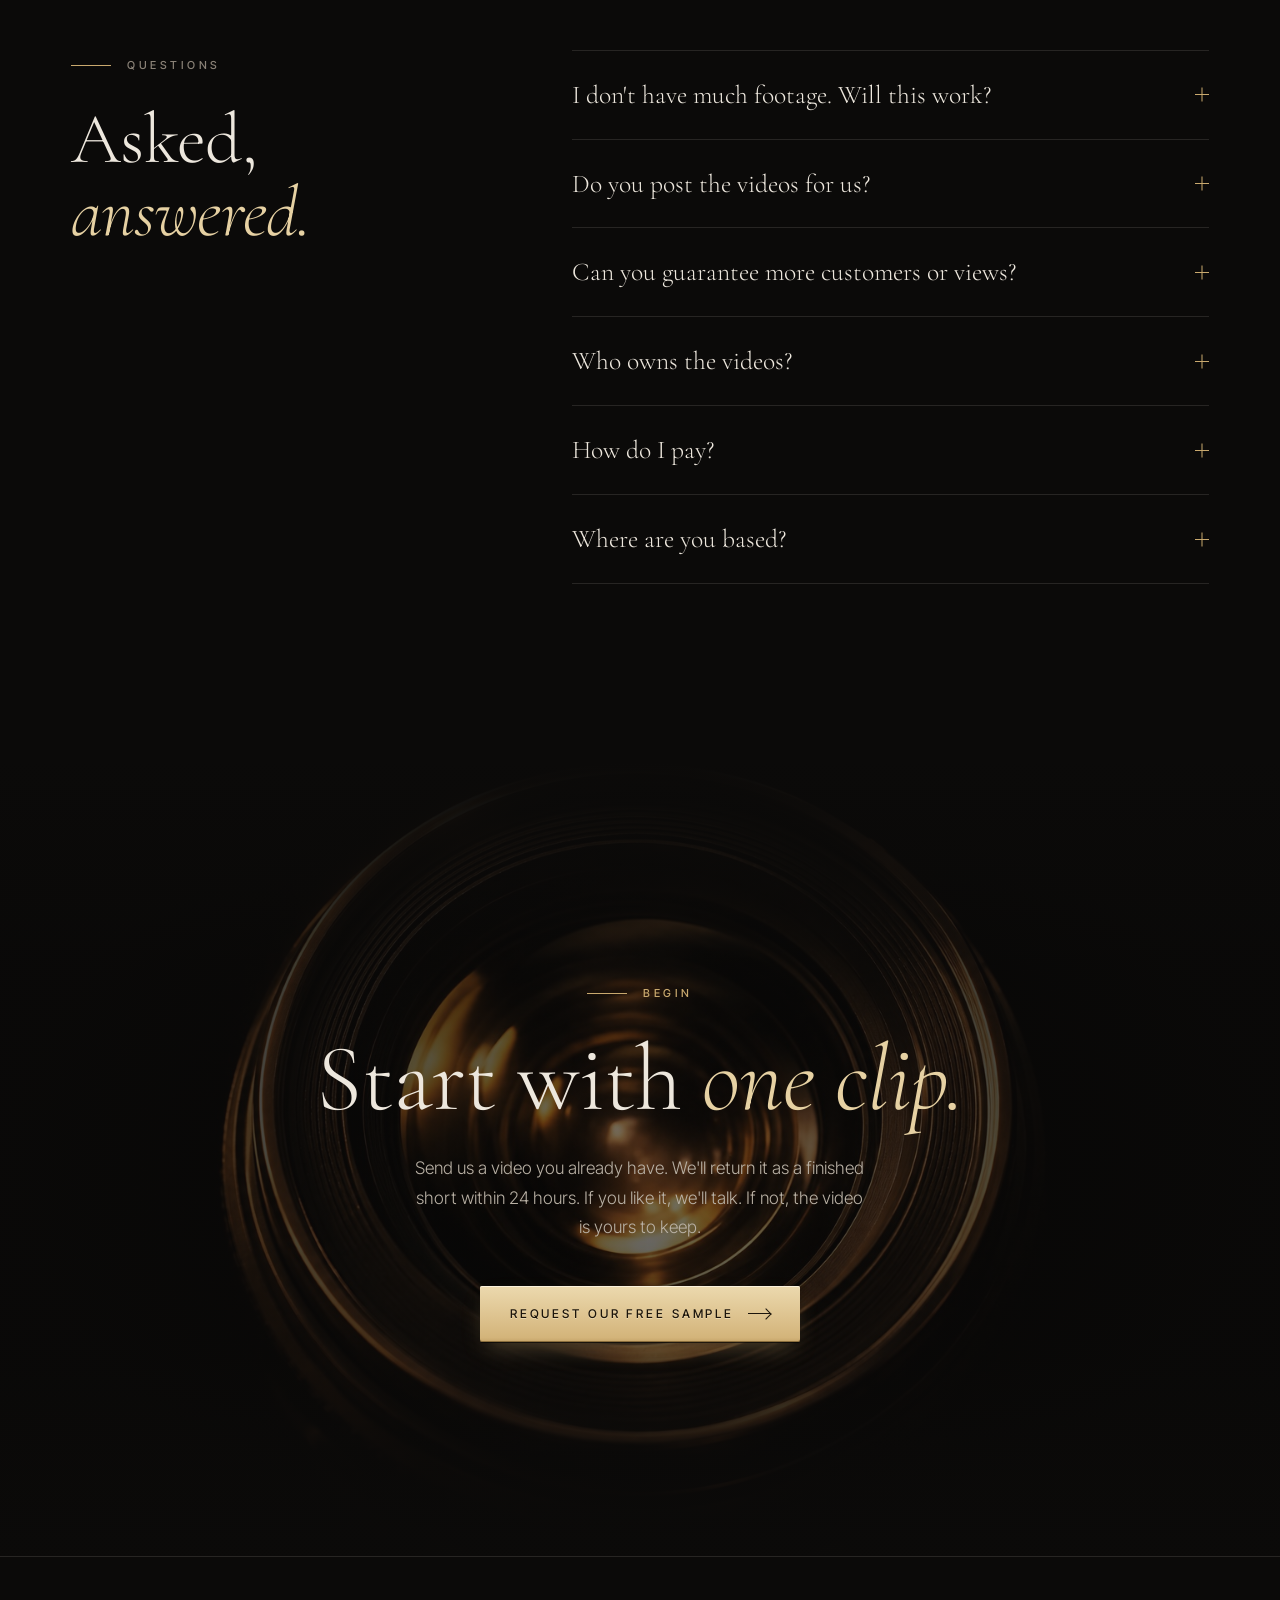
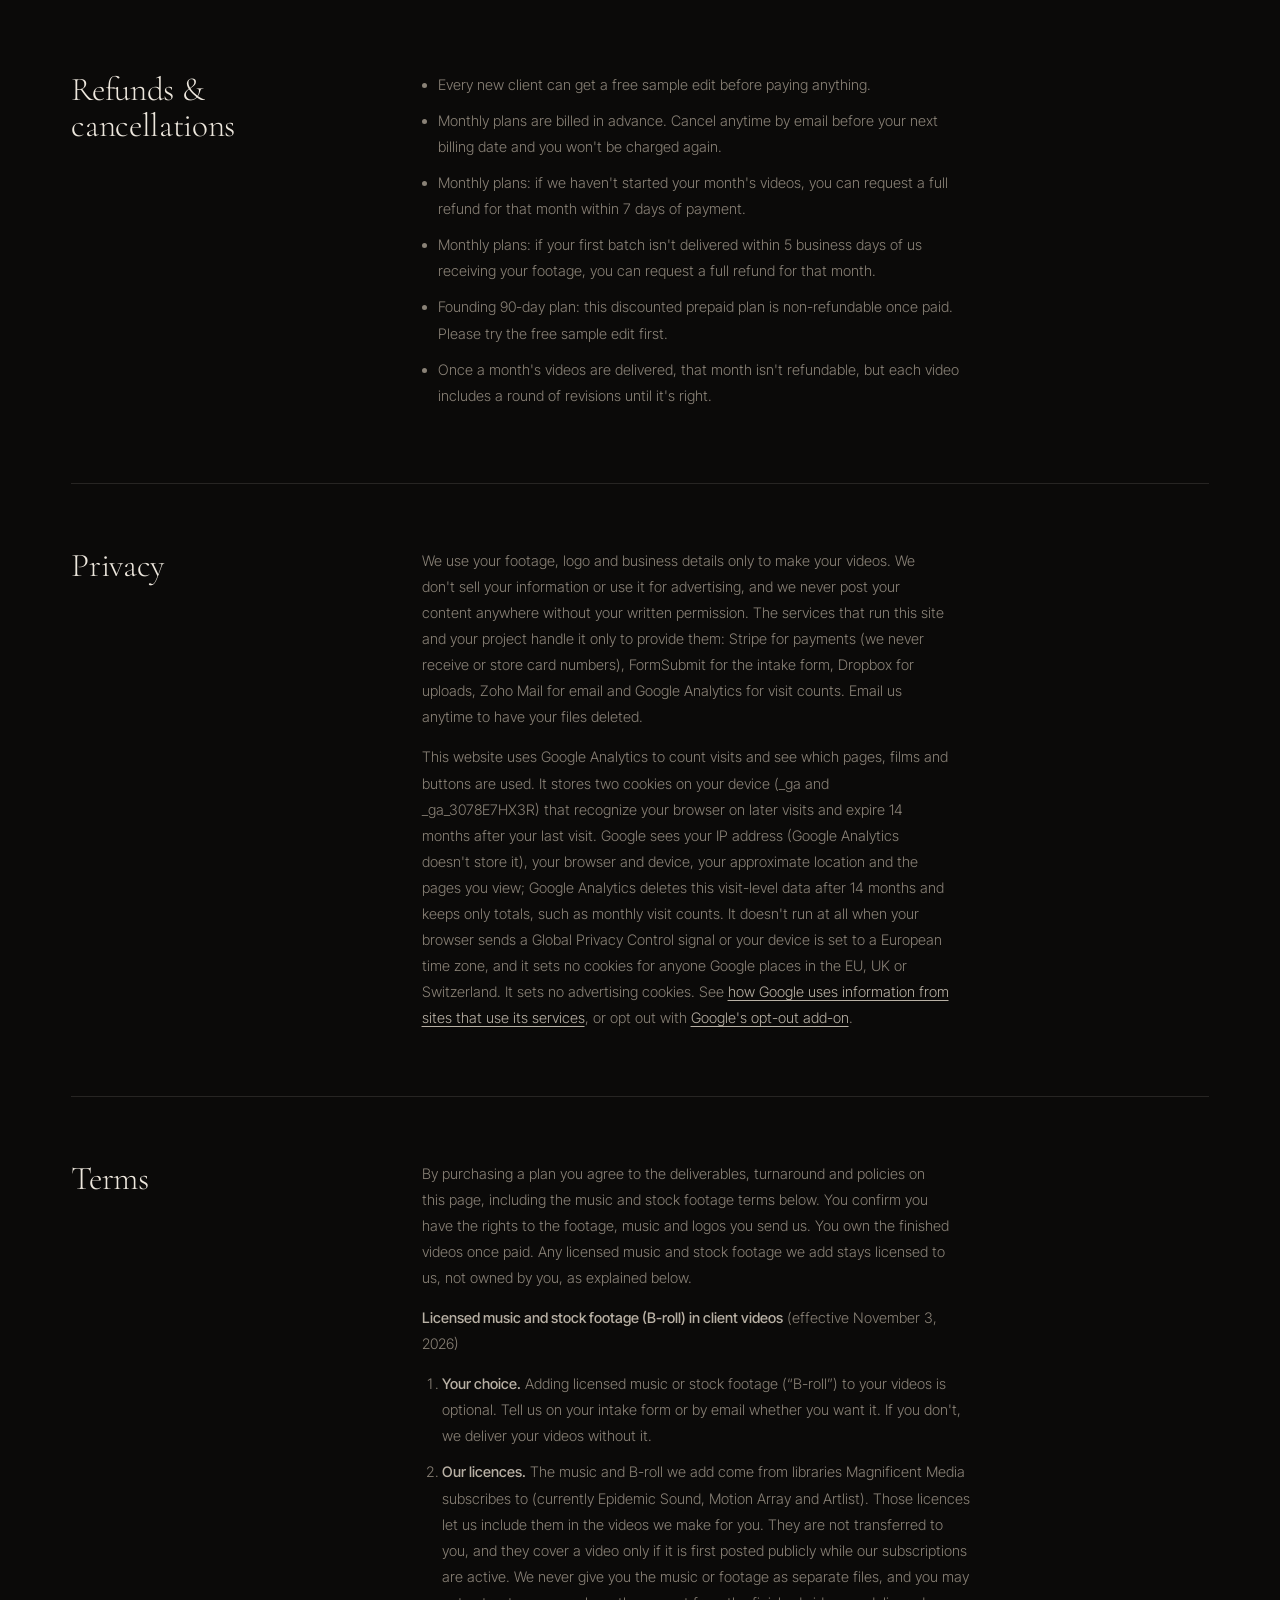
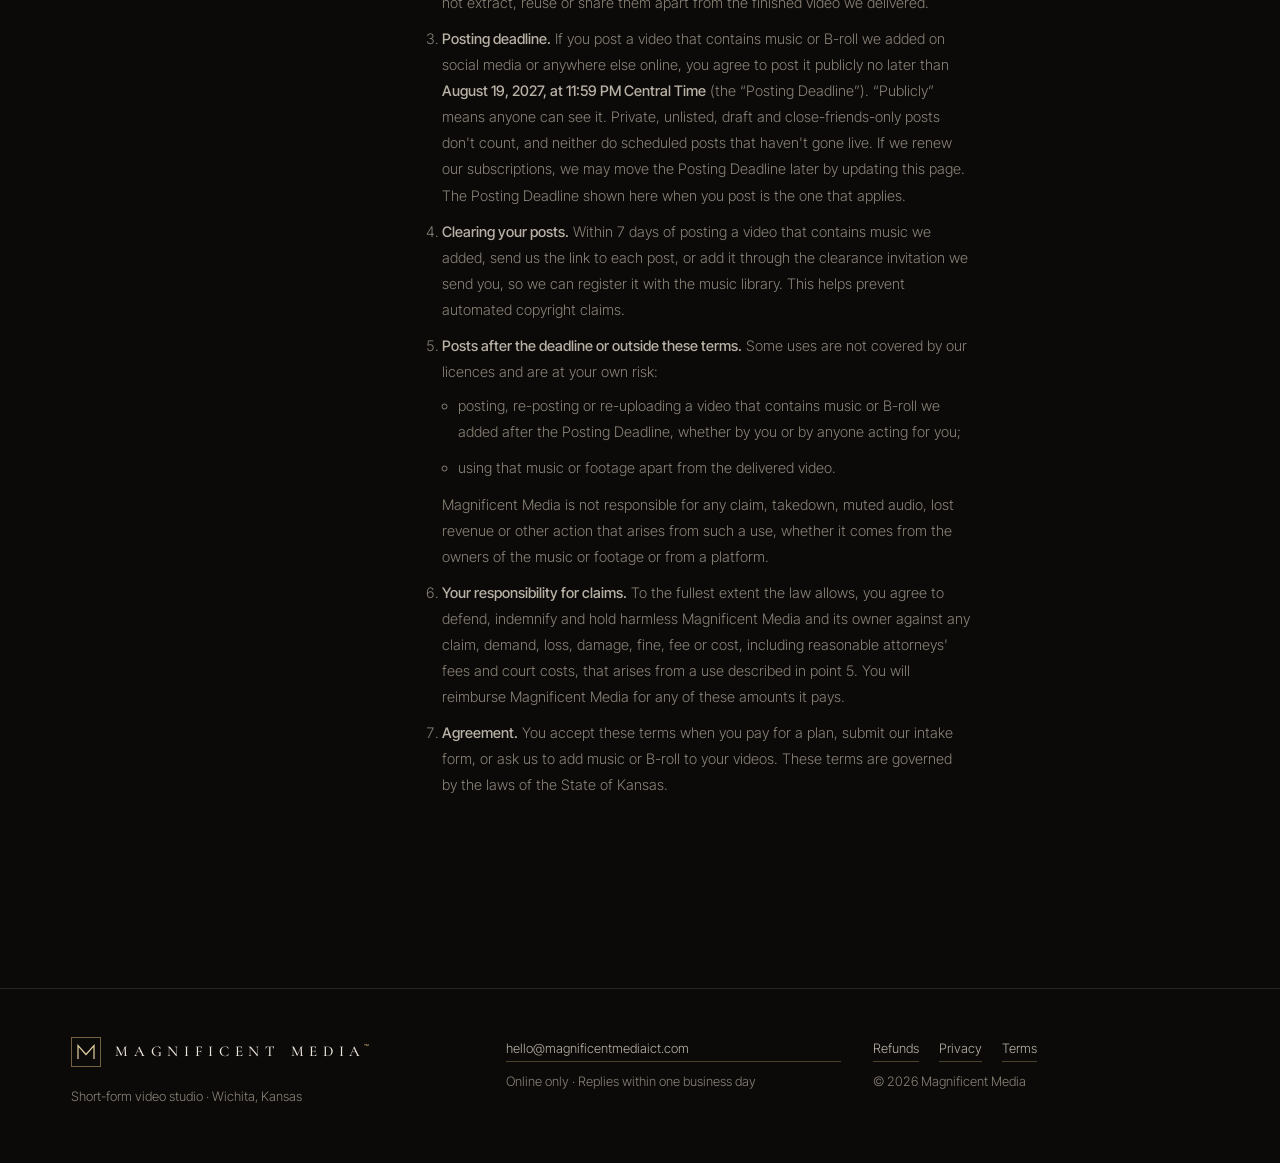
==== commit 930d5d48: "Photo Studio: send-to-my-Mac for phone visitors, film buttons, launch end date; canonicals; faster h" ====
--- a/index.html
+++ b/index.html
@@ -5,6 +5,7 @@
 <meta name="viewport" content="width=device-width, initial-scale=1">
 <script src="/assets/analytics.js?v=3" async></script>
 <title>Magnificent Media | Short-form film for local businesses</title>
+<link rel="canonical" href="https://magnificentmediaict.com/">
 <meta name="description" content="Magnificent Media composes the clips already on your phone into captioned Reels, TikToks and Shorts every month. A done-for-you short-form video studio in Wichita, Kansas.">
 <meta property="og:title" content="Magnificent Media">
 <meta property="og:description" content="Your clips, composed. Short-form video for local businesses.">
@@ -232,7 +233,7 @@
       <div class="work-visual reveal">
         <div class="col">
           <div class="frame tall" id="demoFrame">
-            <video id="demoVid" src="media/demo-fullscreen.mp4?v=2" poster="media/demo-fullscreen-poster.jpg?v=2" playsinline preload="metadata" aria-label="Before and after demo, full-screen style"></video>
+            <video id="demoVid" src="media/demo-fullscreen.mp4?v=2" poster="media/demo-fullscreen-poster.jpg?v=2" playsinline preload="none" aria-label="Before and after demo, full-screen style"></video>
           </div>
           <button class="play-row" id="playBtn" type="button"><span class="play-btn" aria-hidden="true"></span><span class="play-label">Play the before &amp; after</span></button>
         </div>
@@ -322,7 +323,7 @@
           <a class="btn btn-outline-ink" href="mailto:hello@magnificentmediaict.com?subject=Starter%20plan">Begin Starter</a>
         </div>
         <div class="plan featured">
-          <span class="ribbon">Most chosen</span>
+          <span class="ribbon">Every platform</span>
           <span class="tier">Growth</span>
           <div class="price">$1,500<small>/ month</small></div>
           <div class="per">About $125 per video, every platform</div>
